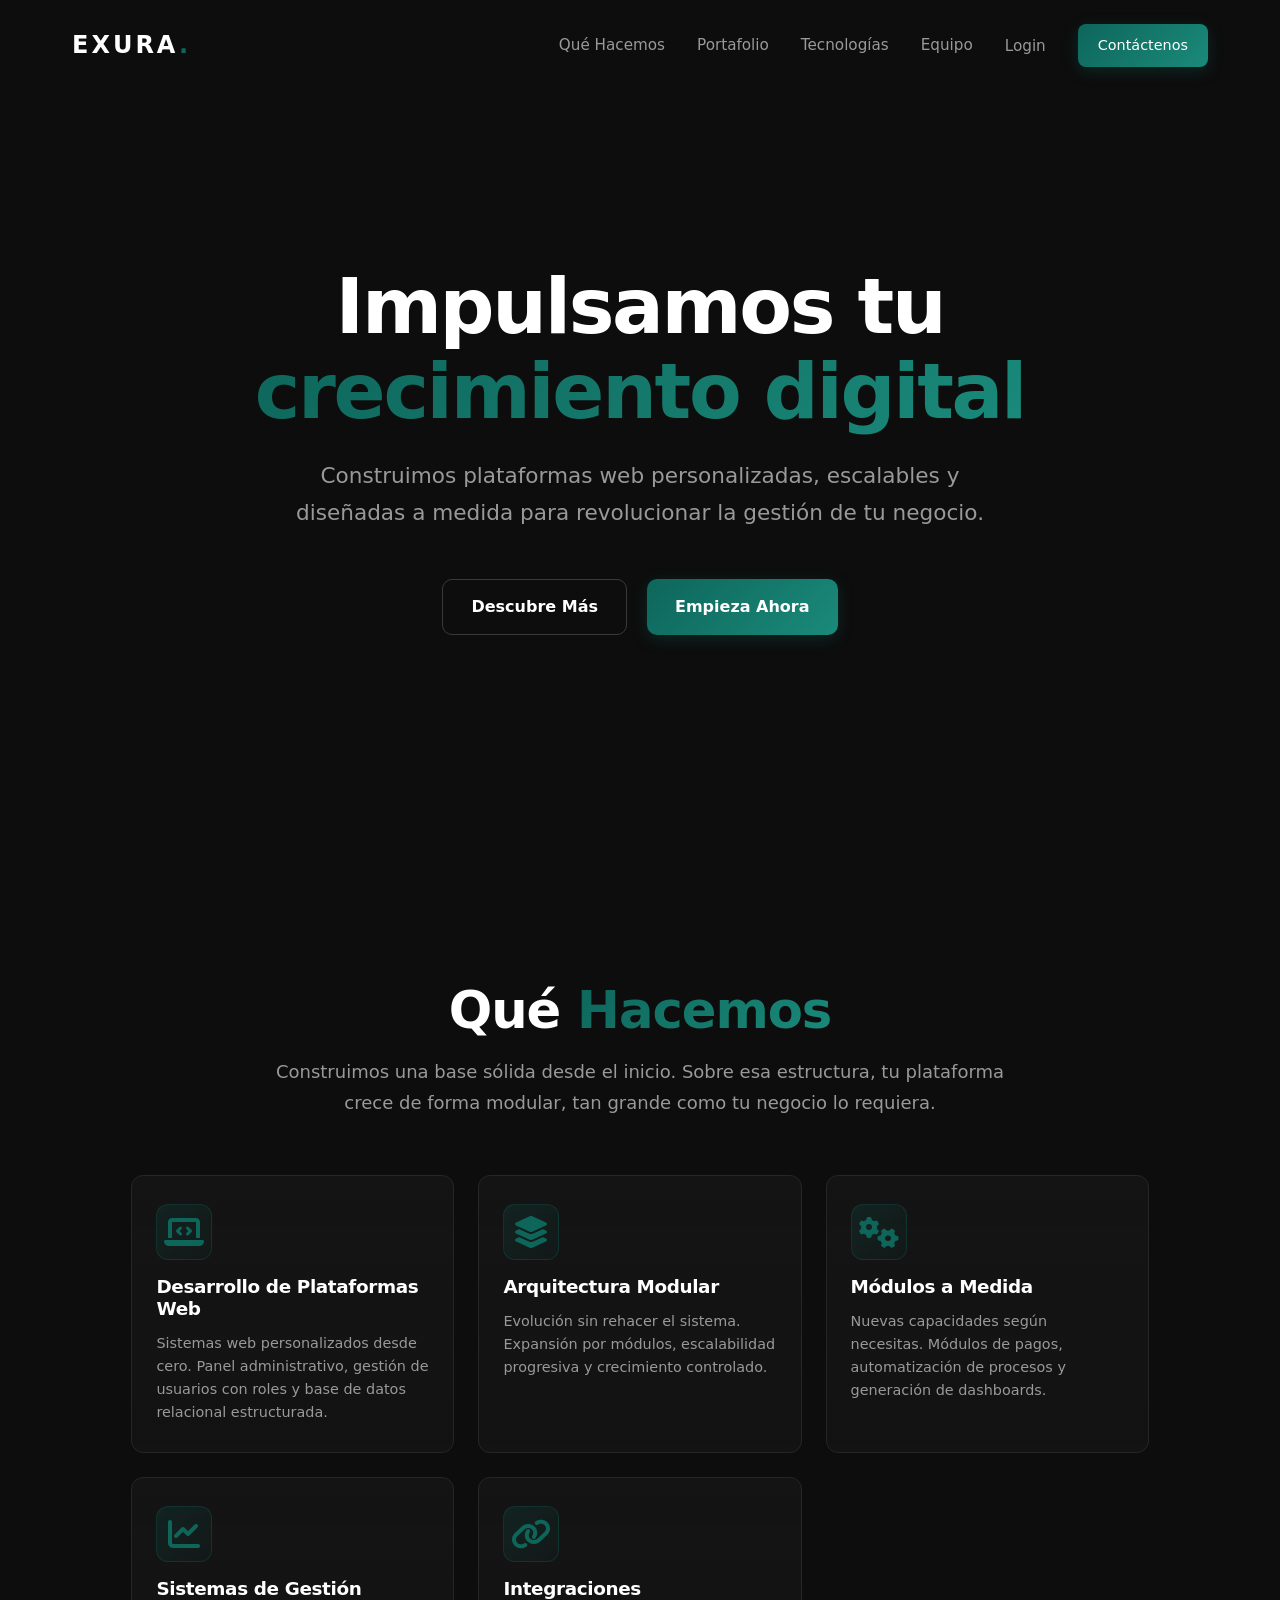
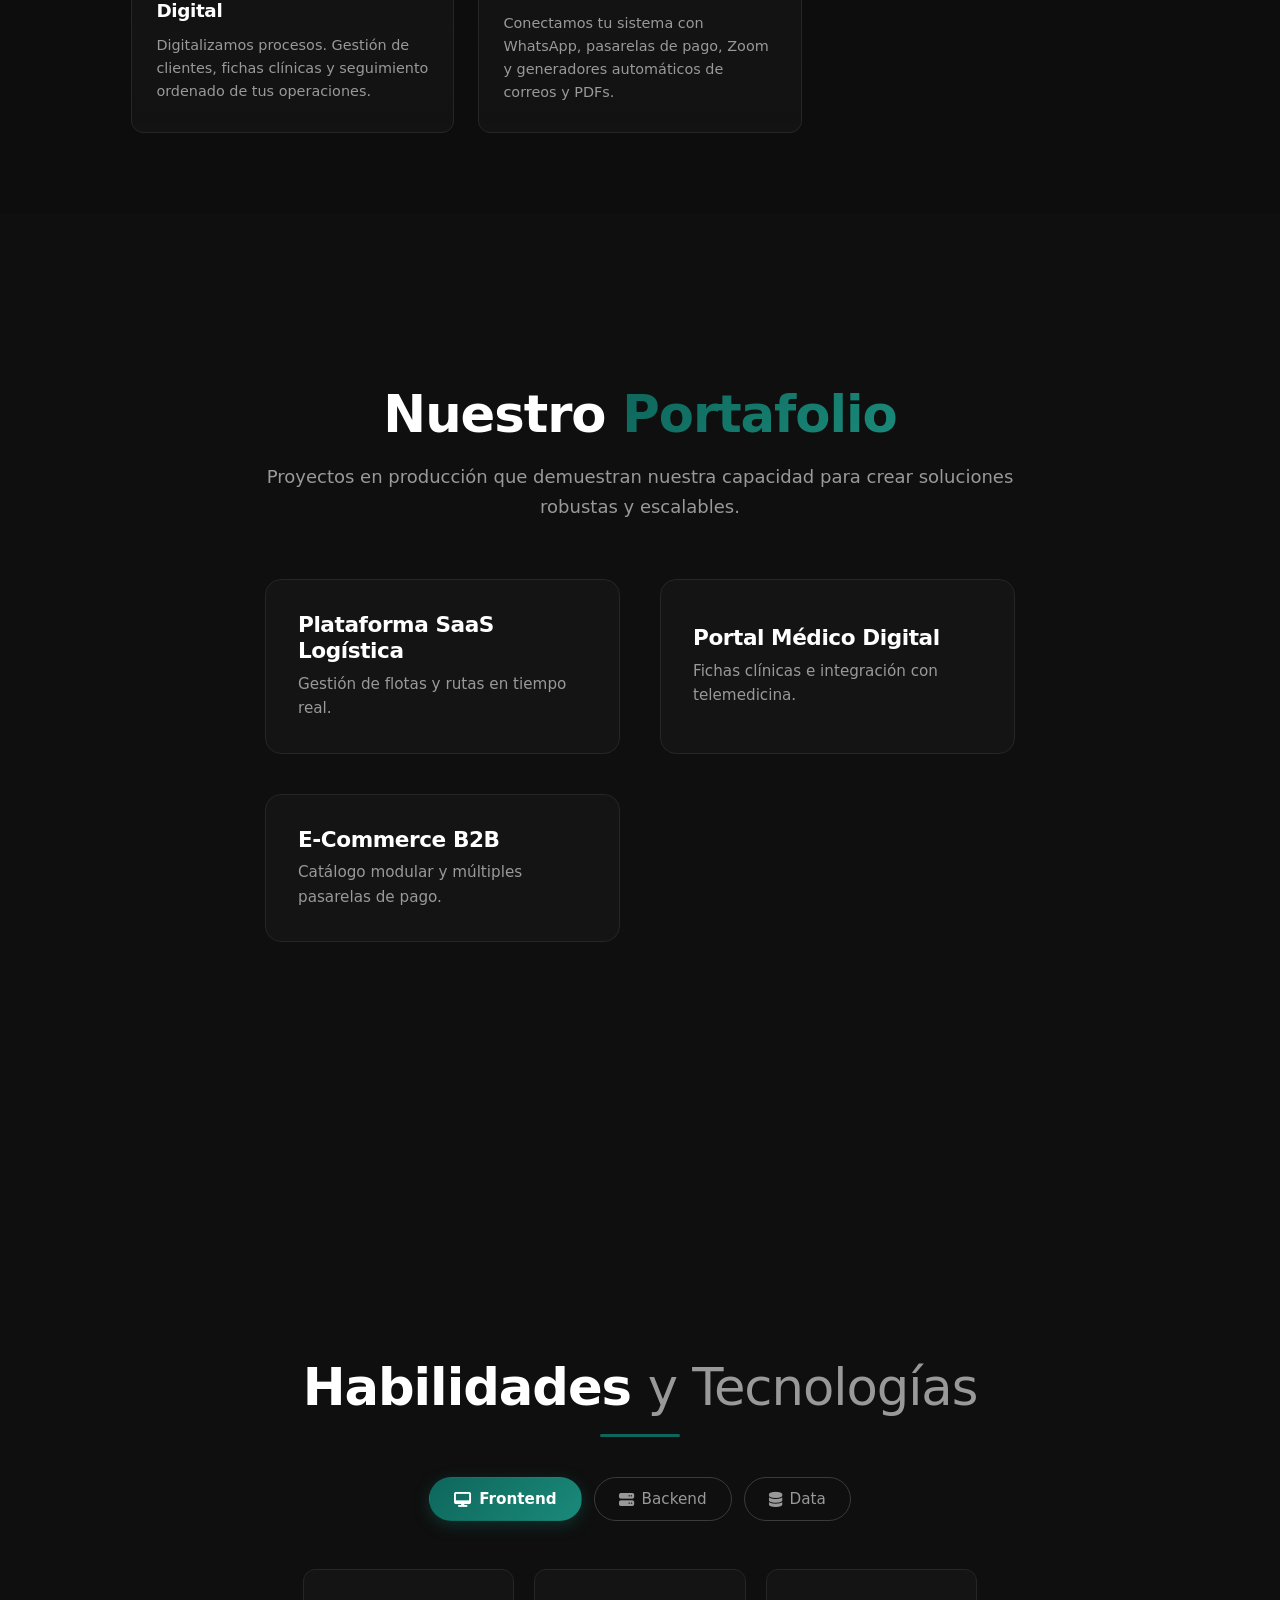
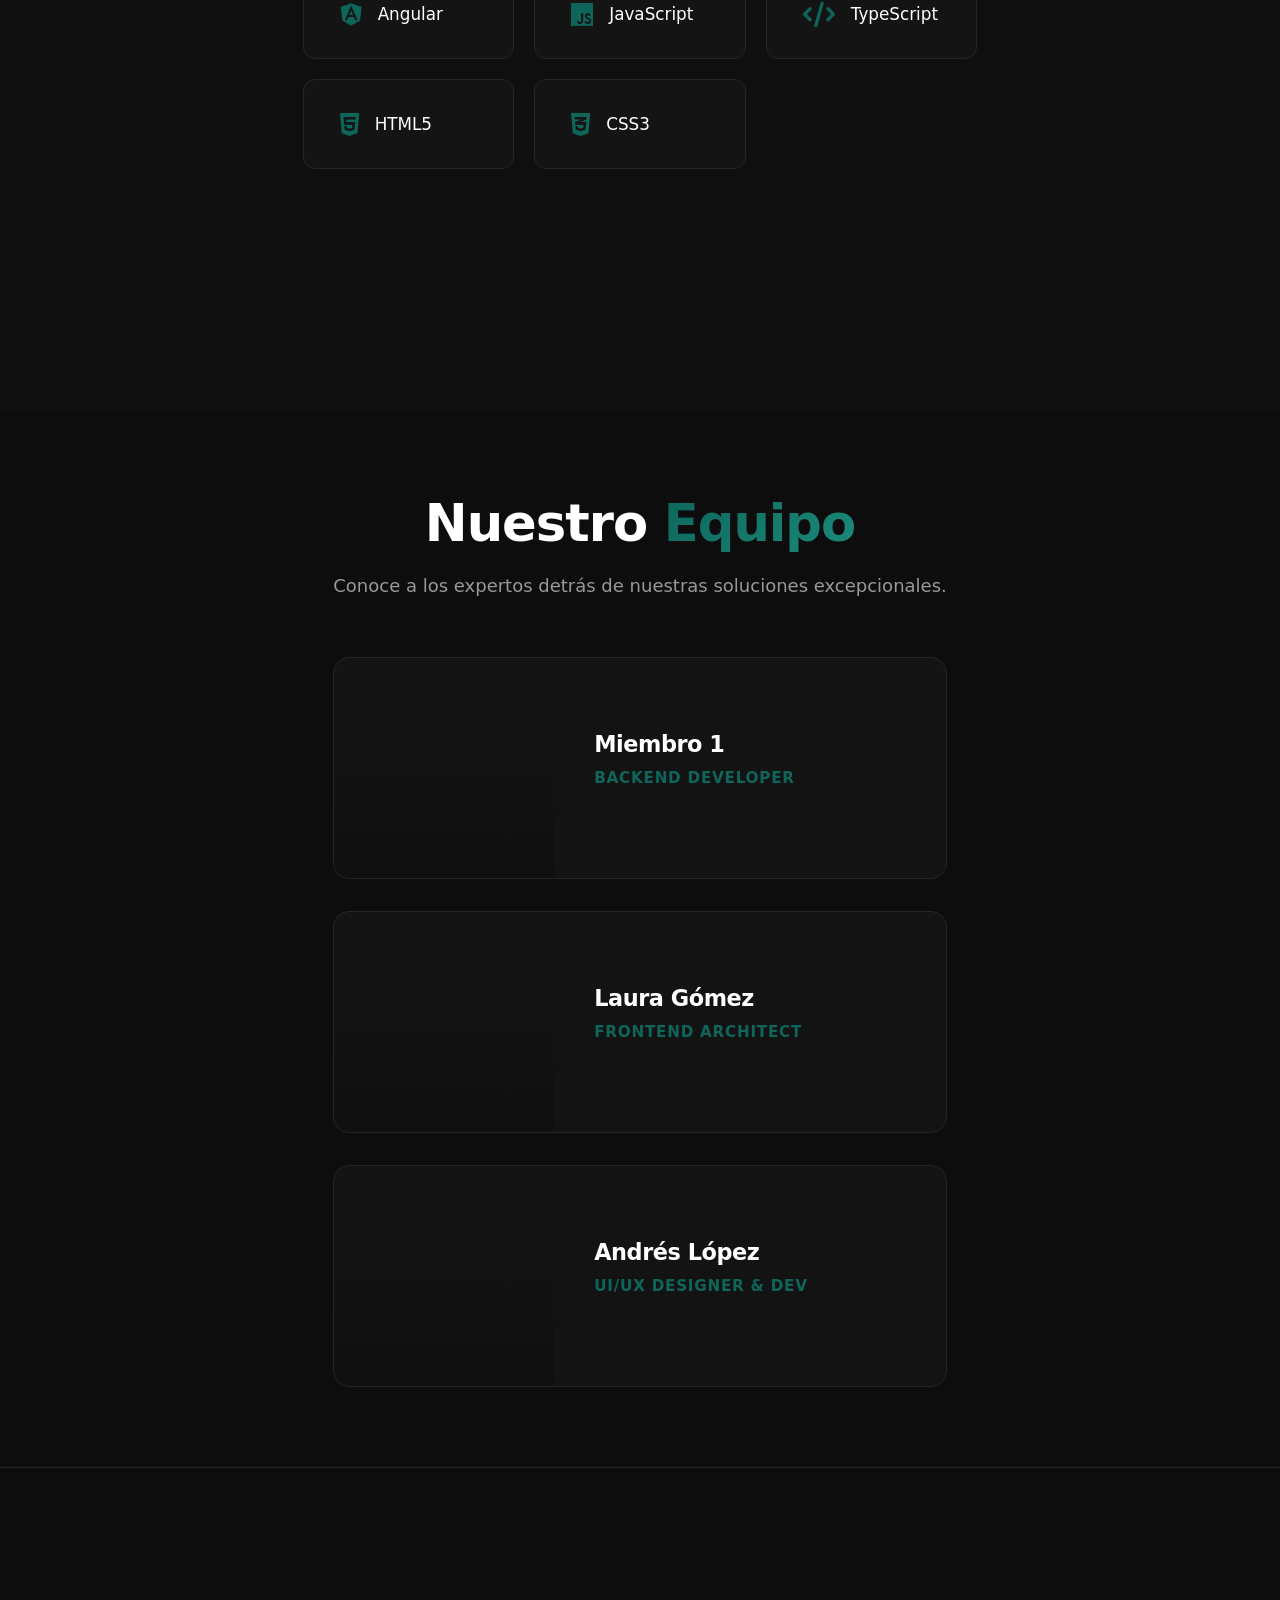
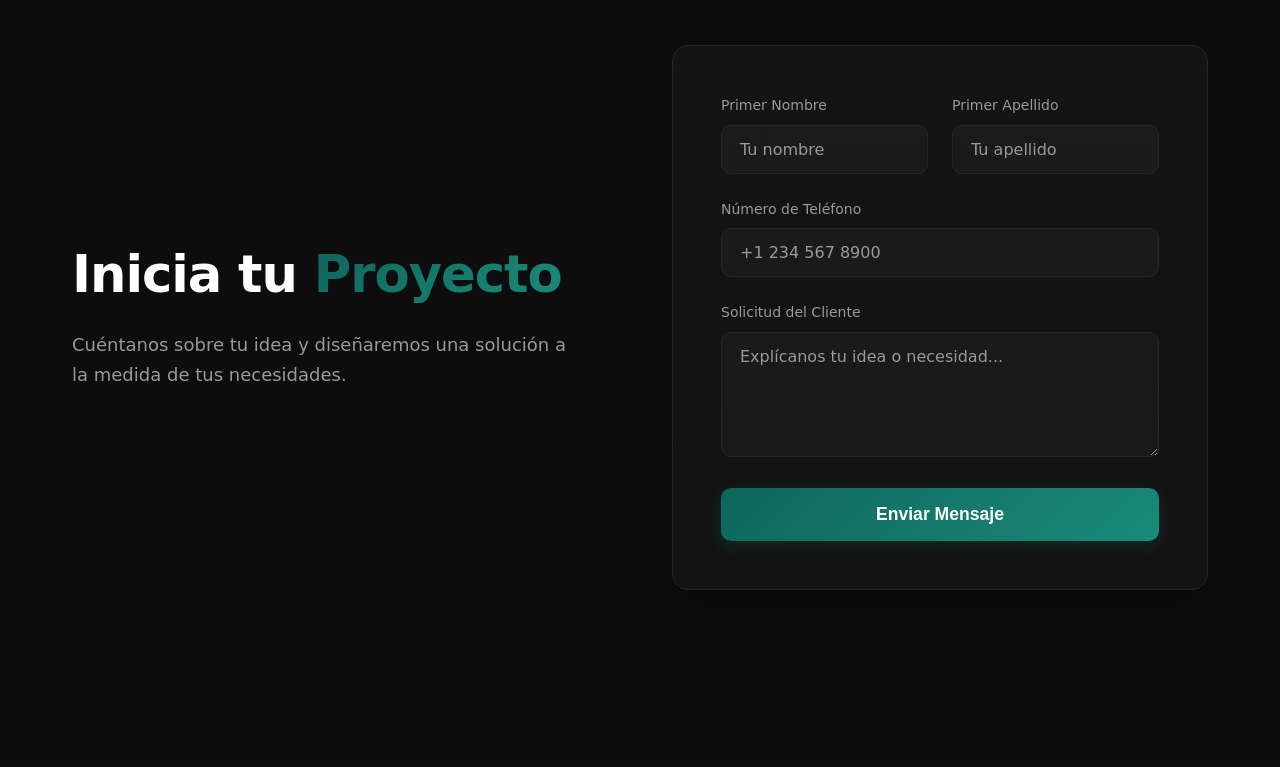
==== index.html @ cce2df5b "Feat: First commit, I create the index using the requeriments, trying to improve the desing on the n" ====
<!DOCTYPE html>
<html lang="es">
<head>
    <meta charset="UTF-8">
    <meta name="viewport" content="width=device-width, initial-scale=1.0">
    <title>Exura Studio | Desarrollo de Plataformas Web</title>
    <meta name="description" content="Exura Studio. Creamos sistemas web personalizados y modulares, desde landing pages hasta sistemas de gestión digital complejos.">
    <!-- FontAwesome -->
    <link rel="stylesheet" href="https://cdnjs.cloudflare.com/ajax/libs/font-awesome/6.4.0/css/all.min.css">
    <link rel="stylesheet" href="styles.css">
</head>
<body>
    <!-- Navbar -->
    <header class="navbar" id="navbar">
        <div class="nav-container">
            <a href="#" class="logo">
                <span class="logo-text">EXURA<span class="logo-accent">.</span></span>
            </a>
            <nav class="nav-links">
                <a href="#servicios" class="nav-item">Qué Hacemos</a>
                <a href="#portafolio" class="nav-item">Portafolio</a>
                <a href="#tecnologias" class="nav-item">Tecnologías</a>
                <a href="#equipo" class="nav-item">Equipo</a>
                <button class="nav-item btn-login" id="openLoginBtn">Login</button>
                <a href="#contacto" class="nav-item btn-primary">Contáctenos</a>
            </nav>
            <button class="mobile-menu-btn" id="mobileMenuBtn">☰</button>
        </div>
    </header>

    <!-- Mobile Menu -->
    <div class="mobile-menu" id="mobileMenu">
        <button class="mobile-close-btn" id="closeMobileBtn">✕</button>
        <a href="#servicios" class="mobile-nav-item">Qué Hacemos</a>
        <a href="#portafolio" class="mobile-nav-item">Portafolio</a>
        <a href="#tecnologias" class="mobile-nav-item">Tecnologías</a>
        <a href="#equipo" class="mobile-nav-item">Equipo</a>
        <button class="mobile-nav-item" id="mobileLoginBtn">Login</button>
        <a href="#contacto" class="mobile-nav-item mobile-btn-primary">Contáctenos</a>
    </div>

    <!-- Hero Section -->
    <section class="hero view-animate" id="inicio">
        <div class="hero-content">
            <h1 class="hero-title">Impulsamos tu <span class="text-gradient">crecimiento digital</span></h1>
            <p class="hero-subtitle">Construimos plataformas web personalizadas, escalables y diseñadas a medida para revolucionar la gestión de tu negocio.</p>
            <div class="hero-actions">
                <a href="#servicios" class="btn btn-outline">Descubre Más</a>
                <a href="#contacto" class="btn btn-primary">Empieza Ahora</a>
            </div>
        </div>
    </section>

    <!-- Servicios Section -->
    <section class="section section-full" id="servicios">
        <div class="container">
            <div class="section-header view-animate">
                <h2 class="section-title">Qué <span class="text-gradient">Hacemos</span></h2>
                <p class="section-subtitle">Construimos una base sólida desde el inicio. Sobre esa estructura, tu plataforma crece de forma modular, tan grande como tu negocio lo requiera.</p>
            </div>

            <div class="services-grid">
                <div class="service-card view-animate stagger-1">
                    <div class="service-icon"><i class="fa-solid fa-laptop-code"></i></div>
                    <h3>Desarrollo de Plataformas Web</h3>
                    <p>Sistemas web personalizados desde cero. Panel administrativo, gestión de usuarios con roles y base de datos relacional estructurada.</p>
                </div>

                <div class="service-card view-animate stagger-2">
                    <div class="service-icon"><i class="fa-solid fa-layer-group"></i></div>
                    <h3>Arquitectura Modular</h3>
                    <p>Evolución sin rehacer el sistema. Expansión por módulos, escalabilidad progresiva y crecimiento controlado.</p>
                </div>

                <div class="service-card view-animate stagger-3">
                    <div class="service-icon"><i class="fa-solid fa-cogs"></i></div>
                    <h3>Módulos a Medida</h3>
                    <p>Nuevas capacidades según necesitas. Módulos de pagos, automatización de procesos y generación de dashboards.</p>
                </div>

                <div class="service-card view-animate stagger-1">
                    <div class="service-icon"><i class="fa-solid fa-chart-line"></i></div>
                    <h3>Sistemas de Gestión Digital</h3>
                    <p>Digitalizamos procesos. Gestión de clientes, fichas clínicas y seguimiento ordenado de tus operaciones.</p>
                </div>

                <div class="service-card view-animate stagger-2">
                    <div class="service-icon"><i class="fa-solid fa-link"></i></div>
                    <h3>Integraciones</h3>
                    <p>Conectamos tu sistema con WhatsApp, pasarelas de pago, Zoom y generadores automáticos de correos y PDFs.</p>
                </div>
            </div>
        </div>
    </section>

    <!-- Portafolio Section -->
    <section class="section section-full bg-dark" id="portafolio">
        <div class="container">
            <div class="section-header view-animate">
                <h2 class="section-title">Nuestro <span class="text-gradient">Portafolio</span></h2>
                <p class="section-subtitle">Proyectos en producción que demuestran nuestra capacidad para crear soluciones robustas y escalables.</p>
            </div>

            <div class="portfolio-grid">
                <div class="portfolio-card view-animate stagger-1">
                    <div class="portfolio-info">
                        <h3>Plataforma SaaS Logística</h3>
                        <p>Gestión de flotas y rutas en tiempo real.</p>
                    </div>
                </div>

                <div class="portfolio-card view-animate stagger-2">
                    <div class="portfolio-info">
                        <h3>Portal Médico Digital</h3>
                        <p>Fichas clínicas e integración con telemedicina.</p>
                    </div>
                </div>

                <div class="portfolio-card view-animate stagger-3">
                    <div class="portfolio-info">
                        <h3>E-Commerce B2B</h3>
                        <p>Catálogo modular y múltiples pasarelas de pago.</p>
                    </div>
                </div>
            </div>
        </div>
    </section>

    <!-- Tecnologías Section -->
    <section class="section section-full bg-dark" id="tecnologias">
        <div class="container">
            <div class="tech-section-header view-animate">
                <h2 class="section-title"><span class="tech-title-main">Habilidades</span> <span class="tech-title-muted">y Tecnologías</span></h2>
                <div class="tech-underline"></div>
            </div>

            <div class="tech-tabs view-animate">
                <button class="tech-tab active" data-tab="frontend">
                    <i class="fa-solid fa-desktop"></i> Frontend
                </button>
                <button class="tech-tab" data-tab="backend">
                    <i class="fa-solid fa-server"></i> Backend
                </button>
                <button class="tech-tab" data-tab="data">
                    <i class="fa-solid fa-database"></i> Data
                </button>
            </div>

            <div class="tech-panel-wrapper view-animate">
                <!-- Frontend -->
                <div class="tech-panel active" data-panel="frontend">
                    <div class="tech-grid">
                        <div class="tech-card"><i class="fa-brands fa-angular"></i> Angular</div>
                        <div class="tech-card"><i class="fa-brands fa-js"></i> JavaScript</div>
                        <div class="tech-card"><i class="fa-solid fa-code"></i> TypeScript</div>
                        <div class="tech-card"><i class="fa-brands fa-html5"></i> HTML5</div>
                        <div class="tech-card"><i class="fa-brands fa-css3-alt"></i> CSS3</div>
                    </div>
                </div>
                <!-- Backend -->
                <div class="tech-panel" data-panel="backend">
                    <div class="tech-grid">
                        <div class="tech-card"><i class="fa-brands fa-python"></i> Python (Flask)</div>
                        <div class="tech-card"><i class="fa-brands fa-node-js"></i> TypeScript (NestJS)</div>
                        <div class="tech-card"><i class="fa-solid fa-network-wired"></i> Desarrollo de APIs REST</div>
                        <div class="tech-card"><i class="fa-solid fa-cubes"></i> Arquitectura modular</div>
                    </div>
                </div>
                <!-- Data -->
                <div class="tech-panel" data-panel="data">
                    <div class="tech-grid">
                        <div class="tech-card"><i class="fa-solid fa-database"></i> PostgreSQL</div>
                        <div class="tech-card"><i class="fa-solid fa-database"></i> MySQL</div>
                        <div class="tech-card"><i class="fa-solid fa-table"></i> Diseño relacional</div>
                        <div class="tech-card"><i class="fa-brands fa-python"></i> SQLAlchemy</div>
                        <div class="tech-card"><i class="fa-solid fa-code"></i> TypeORM / Prisma</div>
                    </div>
                </div>
            </div>
        </div>
    </section>

    <!-- Nuestro Equipo Section -->
    <section class="section section-full" id="equipo">
        <div class="container">
            <div class="section-header view-animate">
                <h2 class="section-title">Nuestro <span class="text-gradient">Equipo</span></h2>
                <p class="section-subtitle">Conoce a los expertos detrás de nuestras soluciones excepcionales.</p>
            </div>

            <div class="team-grid">
                <a href="team-member.html?id=1" class="team-card view-animate stagger-1">
                    <div class="team-img">
                        <img src="img/" alt="Miembro 1">
                    </div>
                    <div class="team-info">
                        <h3>Miembro 1</h3>
                        <p class="role">Backend Developer</p>
                    </div>
                </a>

                <a href="team-member.html?id=2" class="team-card view-animate stagger-2">
                    <div class="team-img">
                        <img src="img/team2.jpg" alt="Laura Gómez">
                    </div>
                    <div class="team-info">
                        <h3>Laura Gómez</h3>
                        <p class="role">Frontend Architect</p>
                    </div>
                </a>

                <a href="team-member.html?id=3" class="team-card view-animate stagger-3">
                    <div class="team-img">
                        <img src="img/team3.jpg" alt="Andrés López">
                    </div>
                    <div class="team-info">
                        <h3>Andrés López</h3>
                        <p class="role">UI/UX Designer & Dev</p>
                    </div>
                </a>
            </div>
        </div>
    </section>

    <!-- Contacto Section -->
    <section class="section section-full border-top" id="contacto">
        <div class="container">
            <div class="contact-wrapper view-animate">
                <div class="contact-header">
                    <h2 class="section-title">Inicia tu <span class="text-gradient">Proyecto</span></h2>
                    <p class="section-subtitle" style="margin-inline: 0; text-align: left;">Cuéntanos sobre tu idea y diseñaremos una solución a la medida de tus necesidades.</p>
                </div>
                
                <form class="contact-form" id="contactForm">
                    <div class="form-row">
                        <div class="form-group">
                            <label for="firstName">Primer Nombre</label>
                            <input type="text" id="firstName" required placeholder="Tu nombre">
                        </div>
                        <div class="form-group">
                            <label for="lastName">Primer Apellido</label>
                            <input type="text" id="lastName" required placeholder="Tu apellido">
                        </div>
                    </div>
                    
                    <div class="form-group">
                        <label for="phone">Número de Teléfono</label>
                        <input type="tel" id="phone" required placeholder="+1 234 567 8900">
                    </div>
                    
                    <div class="form-group">
                        <label for="request">Solicitud del Cliente</label>
                        <textarea id="request" rows="5" required placeholder="Explícanos tu idea o necesidad..."></textarea>
                    </div>
                    
                    <button type="submit" class="btn btn-primary w-full" style="padding: 1rem; font-size: 1.1rem;">Enviar Mensaje</button>
                </form>
            </div>
        </div>
    </section>

    <!-- Login Modal -->
    <div class="modal-overlay" id="loginModal">
        <div class="modal-content view-animate-modal">
            <button class="close-modal-btn" id="closeLoginModal">✕</button>
            <h2 class="modal-title">Iniciar Sesión</h2>
            <form class="login-form">
                <div class="form-group">
                    <label for="loginEmail">Correo Electrónico</label>
                    <input type="email" id="loginEmail" placeholder="tu@correo.com" required>
                </div>
                <div class="form-group">
                    <label for="loginPassword">Contraseña</label>
                    <input type="password" id="loginPassword" placeholder="••••••••" required>
                </div>
                <button type="submit" class="btn btn-glow w-full">Entrar</button>
                <div class="modal-footer">
                    <a href="#" class="forgot-password">¿Olvidaste tu contraseña?</a>
                </div>
            </form>
        </div>
    </div>

    <!-- Script included -->
    <script src="script.js"></script>
</body>
</html>
---- styles.css ----
/* Variables & Theme */
:root {
    --color-bg: #0d0d0d;
    --color-surface: #141414;
    --color-surface-hover: #1e1e1e;
    --color-primary: #0E665B;
    --color-primary-glow: rgba(14, 102, 91, 0.4);
    --color-primary-light: #1a8a7a;
    --color-text: #ffffff;
    --color-text-muted: #999999;
    --color-border: #262626;
    --color-border-light: #3a3a3a;

    --font-main: 'Inter', system-ui, -apple-system, sans-serif;

    --transition-fast: 0.2s cubic-bezier(0.4, 0, 0.2, 1);
    --transition-normal: 0.4s cubic-bezier(0.4, 0, 0.2, 1);
    --transition-slow: 0.6s cubic-bezier(0.4, 0, 0.2, 1);
    --transition-bounce: 0.5s cubic-bezier(0.34, 1.56, 0.64, 1);

    --section-padding: 5rem 2rem;
    --container-max: 1200px;
    --card-radius: 16px;
    --card-radius-sm: 12px;
}

/* Reset */
* {
    margin: 0;
    padding: 0;
    box-sizing: border-box;
}

html {
    scroll-behavior: smooth;
}

body {
    font-family: var(--font-main);
    background-color: var(--color-bg);
    color: var(--color-text);
    line-height: 1.6;
    overflow-x: hidden;
}

/* Typography */
h1, h2, h3, h4 {
    font-weight: 700;
    line-height: 1.2;
    letter-spacing: -0.02em;
}

a {
    text-decoration: none;
    color: inherit;
    transition: color var(--transition-fast);
}

ul {
    list-style: none;
}

img {
    max-width: 100%;
    display: block;
}

/* Utility Classes */
.text-gradient {
    background: linear-gradient(135deg, var(--color-primary) 0%, var(--color-primary-light) 100%);
    -webkit-background-clip: text;
    -webkit-text-fill-color: transparent;
    background-clip: text;
}

.w-full {
    width: 100%;
}

/* Buttons */
.btn {
    display: inline-flex;
    align-items: center;
    justify-content: center;
    padding: 0.875rem 1.75rem;
    border-radius: 10px;
    font-weight: 600;
    font-size: 1rem;
    cursor: pointer;
    transition: all var(--transition-normal);
    border: none;
    outline: none;
    position: relative;
    overflow: hidden;
}

.btn::before {
    content: '';
    position: absolute;
    top: 0;
    left: -100%;
    width: 100%;
    height: 100%;
    background: linear-gradient(90deg, transparent, rgba(255,255,255,0.1), transparent);
    transition: left var(--transition-slow);
}

.btn:hover::before {
    left: 100%;
}

.btn-primary {
    background: linear-gradient(135deg, var(--color-primary) 0%, var(--color-primary-light) 100%);
    color: #ffffff;
    box-shadow: 0 4px 15px rgba(14, 102, 91, 0.3);
}

.btn-primary:hover {
    transform: translateY(-3px);
    box-shadow: 0 8px 25px rgba(14, 102, 91, 0.4);
}

.btn-primary:active {
    transform: translateY(-1px);
}

.btn-outline {
    background-color: transparent;
    color: var(--color-text);
    border: 1px solid var(--color-border-light);
}

.btn-outline:hover {
    border-color: var(--color-primary);
    background-color: rgba(14, 102, 91, 0.1);
    transform: translateY(-3px);
}

.btn-glow {
    background: linear-gradient(135deg, var(--color-primary) 0%, var(--color-primary-light) 100%);
    color: #ffffff;
    box-shadow: 0 0 20px rgba(14, 102, 91, 0.5);
}

.btn-glow:hover {
    box-shadow: 0 0 30px rgba(14, 102, 91, 0.7);
    transform: translateY(-2px);
}

/* Navbar */
.navbar {
    position: fixed;
    top: 0;
    left: 0;
    width: 100%;
    padding: 1.5rem 0;
    z-index: 100;
    transition: all var(--transition-normal);
    background: transparent;
}

.navbar.scrolled {
    background: rgba(13, 13, 13, 0.95);
    backdrop-filter: blur(20px);
    -webkit-backdrop-filter: blur(20px);
    box-shadow: 0 4px 30px rgba(0, 0, 0, 0.5);
    border-bottom: 1px solid rgba(255, 255, 255, 0.05);
    padding: 1rem 0;
}

.nav-container {
    max-width: var(--container-max);
    margin: 0 auto;
    padding: 0 2rem;
    display: flex;
    justify-content: space-between;
    align-items: center;
}

.logo-text {
    font-size: 1.5rem;
    font-weight: 800;
    letter-spacing: 3px;
    transition: transform var(--transition-fast);
}

.logo-text:hover {
    transform: scale(1.05);
}

.logo-accent {
    color: var(--color-primary);
}

.nav-links {
    display: flex;
    align-items: center;
    gap: 2rem;
}

.nav-item {
    font-size: 0.95rem;
    font-weight: 500;
    color: var(--color-text-muted);
    transition: all var(--transition-fast);
    position: relative;
}

.nav-item::after {
    content: '';
    position: absolute;
    bottom: -5px;
    left: 0;
    width: 0;
    height: 2px;
    background: var(--color-primary);
    transition: width var(--transition-normal);
}

.nav-item:hover {
    color: var(--color-text);
}

.nav-item:hover::after {
    width: 100%;
}

.btn-login {
    background: none;
    border: none;
    cursor: pointer;
    font-family: inherit;
    font-size: 0.95rem;
}

.nav-item.btn-primary {
    color: #ffffff;
    padding: 0.625rem 1.25rem;
    border-radius: 8px;
    font-size: 0.9rem;
}

.nav-item.btn-primary:hover {
    color: #ffffff;
}

.mobile-menu-btn {
    display: none;
    background: none;
    border: none;
    color: var(--color-text);
    font-size: 1.5rem;
    cursor: pointer;
    transition: transform var(--transition-fast);
}

.mobile-menu-btn:hover {
    transform: scale(1.1);
}

/* Mobile Menu */
.mobile-menu {
    position: fixed;
    top: 0;
    right: -100%;
    width: 320px;
    height: 100vh;
    background: linear-gradient(180deg, var(--color-surface) 0%, var(--color-bg) 100%);
    z-index: 200;
    display: flex;
    flex-direction: column;
    padding: 5rem 2rem 2rem;
    box-shadow: -10px 0 40px rgba(0, 0, 0, 0.7);
    transition: right var(--transition-slow);
}

.mobile-menu.active {
    right: 0;
}

.mobile-close-btn {
    position: absolute;
    top: 1.5rem;
    right: 2rem;
    background: none;
    border: none;
    color: var(--color-text);
    font-size: 1.5rem;
    cursor: pointer;
    transition: all var(--transition-fast);
}

.mobile-close-btn:hover {
    color: var(--color-primary);
    transform: rotate(90deg);
}

.mobile-nav-item {
    font-size: 1.25rem;
    font-weight: 600;
    color: var(--color-text);
    margin-bottom: 1.5rem;
    background: none;
    border: none;
    text-align: left;
    cursor: pointer;
    padding: 0.75rem 0;
    border-bottom: 1px solid transparent;
    transition: all var(--transition-fast);
}

.mobile-nav-item:hover {
    color: var(--color-primary);
    border-bottom-color: rgba(14, 102, 91, 0.3);
    padding-left: 10px;
}

.mobile-btn-primary {
    display: inline-block;
    background: linear-gradient(135deg, var(--color-primary) 0%, var(--color-primary-light) 100%);
    color: var(--color-bg);
    padding: 1rem 1.5rem;
    border-radius: 10px;
    text-align: center;
    margin-top: 1rem;
    font-weight: 600;
}

/* Hero Section */
.hero {
    position: relative;
    min-height: 100vh;
    display: flex;
    align-items: center;
    justify-content: center;
    padding: 0 2rem;
    overflow: hidden;
}

.hero-bg {
    display: none;
}

.hero-content {
    max-width: 900px;
    text-align: center;
    position: relative;
    z-index: 2;
}

.hero-title {
    font-size: clamp(2.5rem, 6vw, 5rem);
    margin-bottom: 1.5rem;
    letter-spacing: -0.03em;
    line-height: 1.1;
}

.hero-subtitle {
    font-size: clamp(1.1rem, 2vw, 1.35rem);
    color: var(--color-text-muted);
    margin-bottom: 3rem;
    max-width: 700px;
    margin-inline: auto;
    line-height: 1.7;
}

.hero-actions {
    display: flex;
    gap: 1.25rem;
    justify-content: center;
    flex-wrap: wrap;
}

/* Glow Orbs */
.glow-orb {
    position: absolute;
    border-radius: 50%;
    filter: blur(120px);
    z-index: 1;
    opacity: 0.12;
    animation: float 15s infinite ease-in-out;
}

.orb-1 {
    width: 500px;
    height: 500px;
    background: radial-gradient(circle, var(--color-primary) 0%, transparent 70%);
    top: 5%;
    left: 10%;
    animation-delay: 0s;
}

.orb-2 {
    width: 400px;
    height: 400px;
    background: radial-gradient(circle, #4a00ff 0%, transparent 70%);
    bottom: 10%;
    right: 10%;
    animation-delay: -7s;
}

.orb-3 {
    width: 300px;
    height: 300px;
    background: radial-gradient(circle, #00a8ff 0%, transparent 70%);
    top: 50%;
    right: 30%;
    animation-delay: -14s;
    opacity: 0.08;
}

@keyframes float {
    0%, 100% { 
        transform: translate(0, 0) scale(1); 
    }
    25% { 
        transform: translate(40px, -30px) scale(1.05); 
    }
    50% { 
        transform: translate(-20px, 40px) scale(0.95); 
    }
    75% { 
        transform: translate(30px, 20px) scale(1.02); 
    }
}

/* Login Modal */
.modal-overlay {
    position: fixed;
    top: 0;
    left: 0;
    width: 100%;
    height: 100%;
    background: rgba(0, 0, 0, 0.8);
    backdrop-filter: blur(10px);
    -webkit-backdrop-filter: blur(10px);
    z-index: 500;
    display: flex;
    align-items: center;
    justify-content: center;
    opacity: 0;
    pointer-events: none;
    transition: all var(--transition-normal);
}

.modal-overlay.active {
    opacity: 1;
    pointer-events: all;
}

.modal-content {
    background: linear-gradient(180deg, var(--color-surface) 0%, var(--color-bg) 100%);
    border: 1px solid var(--color-border);
    border-radius: 20px;
    padding: 3rem 2.5rem;
    width: 100%;
    max-width: 420px;
    position: relative;
    transform: translateY(30px) scale(0.95);
    opacity: 0;
    transition: all var(--transition-bounce);
    box-shadow: 0 25px 50px rgba(0, 0, 0, 0.6);
}

.modal-overlay.active .modal-content {
    transform: translateY(0) scale(1);
    opacity: 1;
}

.close-modal-btn {
    position: absolute;
    top: 1.25rem;
    right: 1.25rem;
    background: none;
    border: none;
    color: var(--color-text-muted);
    font-size: 1.25rem;
    cursor: pointer;
    transition: all var(--transition-fast);
    width: 32px;
    height: 32px;
    border-radius: 50%;
    display: flex;
    align-items: center;
    justify-content: center;
}

.close-modal-btn:hover {
    color: var(--color-text);
    background: rgba(255, 255, 255, 0.1);
    transform: rotate(90deg);
}

.modal-title {
    font-size: 1.75rem;
    margin-bottom: 2rem;
    text-align: center;
}

.form-group {
    margin-bottom: 1.5rem;
}

.form-group label {
    display: block;
    font-size: 0.875rem;
    font-weight: 500;
    margin-bottom: 0.5rem;
    color: var(--color-text-muted);
}

.form-group input, .form-group textarea {
    width: 100%;
    padding: 0.875rem 1.125rem;
    background: rgba(255, 255, 255, 0.03);
    border: 1px solid var(--color-border);
    border-radius: 10px;
    color: var(--color-text);
    font-family: inherit;
    font-size: 1rem;
    transition: all var(--transition-fast);
    outline: none;
}

.form-group input::placeholder, .form-group textarea::placeholder {
    color: var(--color-text-muted);
}

.form-group input:focus, .form-group textarea:focus {
    border-color: var(--color-primary);
    box-shadow: 0 0 0 3px rgba(14, 102, 91, 0.2);
    background: rgba(255, 255, 255, 0.05);
}

.form-group textarea {
    resize: vertical;
    min-height: 120px;
}

.modal-footer {
    margin-top: 1.5rem;
    text-align: center;
    font-size: 0.875rem;
}

.forgot-password {
    color: var(--color-text-muted);
    transition: color var(--transition-fast);
}

.forgot-password:hover {
    color: var(--color-primary);
}

/* Scroll Animations */
.view-animate {
    opacity: 0;
    transform: translateY(40px);
    transition: opacity var(--transition-slow), transform var(--transition-slow);
}

.view-animate.in-view {
    opacity: 1;
    transform: translateY(0);
}

.stagger-1 { transition-delay: 0.1s; }
.stagger-2 { transition-delay: 0.2s; }
.stagger-3 { transition-delay: 0.3s; }
.stagger-4 { transition-delay: 0.4s; }

/* General Sections - FULL SCREEN */
.section {
    padding: var(--section-padding);
    position: relative;
    min-height: 100vh;
    display: flex;
    flex-direction: column;
    justify-content: center;
}

.bg-dark {
    background-color: #0f0f0f;
}

.bg-darker {
    background-color: #0a0a0a;
}

.container {
    max-width: var(--container-max);
    margin: 0 auto;
    padding: 0 2rem;
}

.section-header {
    text-align: center;
    margin-bottom: 3.5rem;
    max-width: 750px;
    margin-inline: auto;
}

.section-title {
    font-size: clamp(2rem, 4vw, 3.25rem);
    margin-bottom: 1rem;
    letter-spacing: -0.02em;
}

.section-subtitle {
    color: var(--color-text-muted);
    font-size: 1.125rem;
    line-height: 1.7;
}

/* Services Grid - IMPROVED CARDS */
.services-grid {
    display: grid;
    grid-template-columns: repeat(auto-fit, minmax(280px, 1fr));
    gap: 1.5rem;
    align-items: stretch;
}

.service-card {
    background: linear-gradient(180deg, var(--color-surface) 0%, rgba(20, 20, 20, 0.8) 100%);
    border: 1px solid var(--color-border);
    border-radius: var(--card-radius-sm);
    padding: 1.75rem 1.5rem;
    transition: all var(--transition-normal);
    position: relative;
    overflow: hidden;
    display: flex;
    flex-direction: column;
    min-height: 220px;
}

.service-card::before {
    content: '';
    position: absolute;
    top: 0;
    left: 0;
    width: 100%;
    height: 100%;
    background: radial-gradient(circle at 50% 0%, rgba(14, 102, 91, 0.15), transparent 60%);
    opacity: 0;
    transition: opacity var(--transition-normal);
    pointer-events: none;
}

.service-card::after {
    content: '';
    position: absolute;
    bottom: 0;
    left: 50%;
    transform: translateX(-50%);
    width: 60%;
    height: 3px;
    background: linear-gradient(90deg, transparent, var(--color-primary), transparent);
    border-radius: 3px 3px 0 0;
    opacity: 0;
    transition: all var(--transition-normal);
}

.service-card:hover {
    transform: translateY(-10px);
    border-color: var(--color-border-light);
    box-shadow: 0 20px 40px rgba(0, 0, 0, 0.4), 0 0 30px rgba(14, 102, 91, 0.1);
}

.service-card:hover::before {
    opacity: 1;
}

.service-card:hover::after {
    opacity: 1;
    bottom: -3px;
}

.service-icon {
    font-size: 2rem;
    margin-bottom: 1rem;
    display: inline-flex;
    align-items: center;
    justify-content: center;
    width: 56px;
    height: 56px;
    background: linear-gradient(135deg, rgba(14, 102, 91, 0.2) 0%, rgba(14, 102, 91, 0.05) 100%);
    border-radius: 12px;
    border: 1px solid rgba(14, 102, 91, 0.3);
    color: var(--color-primary);
    transition: all var(--transition-bounce);
}

.service-card:hover .service-icon {
    transform: scale(1.1) rotate(-5deg);
    background: linear-gradient(135deg, var(--color-primary) 0%, var(--color-primary-light) 100%);
    color: #ffffff;
    box-shadow: 0 8px 24px rgba(14, 102, 91, 0.4);
}

.service-card h3 {
    font-size: 1.15rem;
    margin-bottom: 0.75rem;
    color: var(--color-text);
    font-weight: 600;
}

.service-card p {
    color: var(--color-text-muted);
    font-size: 0.9rem;
    line-height: 1.6;
    flex-grow: 1;
}

/* Portfolio Grid - IMPROVED CARDS */
.portfolio-grid {
    display: grid;
    grid-template-columns: repeat(auto-fit, minmax(340px, 1fr));
    gap: 2.5rem;
    align-items: stretch;
}

.portfolio-card {
    background: var(--color-surface);
    border: 1px solid var(--color-border);
    border-radius: var(--card-radius);
    overflow: hidden;
    transition: all var(--transition-normal);
    cursor: pointer;
    display: flex;
    flex-direction: column;
}

.portfolio-card:hover {
    transform: translateY(-10px);
    box-shadow: 0 25px 50px rgba(0, 0, 0, 0.5), 0 0 40px rgba(14, 102, 91, 0.15);
    border-color: var(--color-border-light);
}

.portfolio-img {
    width: 100%;
    height: 240px;
    overflow: hidden;
    position: relative;
}

.portfolio-img img {
    width: 100%;
    height: 100%;
    object-fit: cover;
    transition: transform var(--transition-slow);
}

.portfolio-card:hover .portfolio-img img {
    transform: scale(1.1);
}

.portfolio-img::after {
    content: '';
    position: absolute;
    top: 0;
    left: 0;
    width: 100%;
    height: 100%;
    background: linear-gradient(180deg, transparent 0%, rgba(13, 13, 13, 0.8) 100%);
}

.portfolio-info {
    padding: 2rem;
    position: relative;
    z-index: 2;
    flex-grow: 1;
    display: flex;
    flex-direction: column;
    justify-content: center;
}

.portfolio-info h3 {
    font-size: 1.35rem;
    margin-bottom: 0.5rem;
    font-weight: 600;
}

.portfolio-info p {
    color: var(--color-text-muted);
    font-size: 0.95rem;
    line-height: 1.6;
}

/* Technologies Section */
#tecnologias {
    padding: 6rem 2rem;
    min-height: 100vh;
}

.tech-section-header {
    text-align: center;
    margin-bottom: 2.5rem;
}

.tech-title-main {
    font-weight: 700;
    color: var(--color-text);
}

.tech-title-muted {
    font-weight: 400;
    color: var(--color-text-muted);
}

.tech-underline {
    width: 80px;
    height: 3px;
    background: var(--color-primary);
    margin: 0.75rem auto 0;
    border-radius: 2px;
}

.tech-tabs {
    display: flex;
    gap: 0.75rem;
    justify-content: center;
    flex-wrap: wrap;
    margin-bottom: 3rem;
}

.tech-tab {
    display: inline-flex;
    align-items: center;
    gap: 0.5rem;
    padding: 0.75rem 1.5rem;
    border-radius: 50px;
    font-size: 0.95rem;
    font-weight: 500;
    cursor: pointer;
    border: 1px solid var(--color-border-light);
    background: transparent;
    color: var(--color-text-muted);
    font-family: inherit;
    transition: all var(--transition-fast);
}

.tech-tab:hover {
    color: var(--color-text);
    border-color: var(--color-primary);
    color: var(--color-primary);
}

.tech-tab.active {
    background: linear-gradient(135deg, var(--color-primary) 0%, var(--color-primary-light) 100%);
    color: #ffffff;
    border-color: transparent;
    font-weight: 600;
    box-shadow: 0 4px 15px var(--color-primary-glow);
}

@keyframes techPanelIn {
    from {
        opacity: 0;
        transform: translateY(16px);
    }
    to {
        opacity: 1;
        transform: translateY(0);
    }
}

.tech-panel {
    display: none;
}

.tech-panel.active {
    display: block;
    animation: techPanelIn 0.35s cubic-bezier(0.4, 0, 0.2, 1) both;
}

.tech-grid {
    display: grid;
    grid-template-columns: repeat(3, 1fr);
    gap: 1.25rem;
}

.tech-card {
    background: var(--color-surface);
    border: 1px solid var(--color-border);
    border-radius: var(--card-radius-sm);
    padding: 1.75rem 2.25rem;
    font-size: 1.05rem;
    font-weight: 500;
    color: var(--color-text);
    display: flex;
    align-items: center;
    gap: 1rem;
    transition: all var(--transition-fast);
    cursor: default;
    min-height: 90px;
}

.tech-card i {
    font-size: 1.6rem;
    color: var(--color-primary);
    flex-shrink: 0;
}

.tech-card:hover {
    background: var(--color-surface-hover);
    border-color: rgba(14, 102, 91, 0.4);
    transform: translateY(-2px);
    box-shadow: 0 8px 20px rgba(14, 102, 91, 0.15);
}

/* Team Section - HORIZONTAL CARDS */
.team-grid {
    display: grid;
    grid-template-columns: repeat(auto-fit, minmax(320px, 1fr));
    gap: 2rem;
}

.team-card {
    background: linear-gradient(180deg, var(--color-surface) 0%, rgba(20, 20, 20, 0.9) 100%);
    border: 1px solid var(--color-border);
    border-radius: var(--card-radius);
    overflow: hidden;
    text-align: left;
    transition: all var(--transition-normal);
    display: flex;
    flex-direction: row;
    align-items: center;
    position: relative;
}

/* Radial glow overlay */
.team-card::before {
    content: '';
    position: absolute;
    top: 0;
    left: 0;
    width: 100%;
    height: 100%;
    background: radial-gradient(circle at 50% 40%, rgba(14, 102, 91, 0.25), transparent 65%);
    opacity: 0;
    transition: opacity var(--transition-normal);
    pointer-events: none;
    z-index: 1;
}

/* Animated bottom accent line */
.team-card::after {
    content: '';
    position: absolute;
    bottom: 0;
    left: 50%;
    transform: translateX(-50%);
    width: 0;
    height: 3px;
    background: linear-gradient(90deg, transparent, var(--color-primary), var(--color-primary-light), transparent);
    border-radius: 3px 3px 0 0;
    transition: width 0.45s cubic-bezier(0.4, 0, 0.2, 1);
    z-index: 3;
}

.team-card:hover {
    transform: translateY(-10px);
    box-shadow:
        0 20px 40px rgba(0, 0, 0, 0.5),
        0 0 0 1px rgba(14, 102, 91, 0.35),
        0 0 50px rgba(14, 102, 91, 0.12);
    border-color: rgba(14, 102, 91, 0.5);
}

.team-card:hover::before {
    opacity: 1;
}

.team-card:hover::after {
    width: 70%;
}

.team-img {
    width: 220px;
    min-width: 220px;
    height: 220px;
    overflow: hidden;
    position: relative;
    z-index: 2;
}

.team-img::after {
    content: '';
    position: absolute;
    top: 0;
    left: 0;
    width: 100%;
    height: 100%;
    background: linear-gradient(180deg, transparent 40%, rgba(13, 13, 13, 0.5) 100%);
    transition: background var(--transition-normal);
}

.team-card:hover .team-img::after {
    background: linear-gradient(180deg, rgba(14, 102, 91, 0.08) 0%, rgba(13, 13, 13, 0.65) 100%);
}

.team-img img {
    width: 100%;
    height: 100%;
    object-fit: cover;
}

.team-info {
    padding: 2rem 2.5rem;
    position: relative;
    z-index: 2;
    flex-grow: 1;
    display: flex;
    flex-direction: column;
    justify-content: center;
    align-items: flex-start;
    transition: transform var(--transition-normal);
}

.team-card:hover .team-info {
    transform: translateY(-3px);
}

.team-info h3 {
    font-size: 1.4rem;
    margin-bottom: 0.5rem;
    color: var(--color-text);
    font-weight: 600;
    transition: color var(--transition-fast);
}

.team-card:hover .team-info h3 {
    color: var(--color-primary-light);
}

.team-info .role {
    color: var(--color-primary);
    font-size: 0.95rem;
    font-weight: 600;
    text-transform: uppercase;
    letter-spacing: 0.05em;
    margin-bottom: 1rem;
    transition: letter-spacing var(--transition-normal);
}

.team-card:hover .team-info .role {
    letter-spacing: 0.09em;
}

.team-info .view-profile {
    margin-top: 1rem;
    color: var(--color-text-muted);
    font-size: 0.875rem;
    display: flex;
    align-items: center;
    gap: 0.5rem;
    transition: all var(--transition-fast);
}

.team-card:hover .view-profile {
    color: var(--color-primary);
}

.view-profile i {
    transition: transform var(--transition-fast);
}

.team-card:hover .view-profile i {
    transform: translateX(6px);
}

/* Contact Section */
.border-top {
    border-top: 1px solid var(--color-border);
}

.contact-wrapper {
    display: grid;
    grid-template-columns: 1fr 1fr;
    gap: 4rem;
    align-items: center;
}

.contact-header {
    padding-right: 2rem;
}

.contact-header .section-title {
    text-align: left;
    margin-bottom: 1.5rem;
}

.contact-header .section-subtitle {
    text-align: left;
    margin-inline: 0;
}

.contact-form {
    background: linear-gradient(180deg, var(--color-surface) 0%, rgba(20, 20, 20, 0.9) 100%);
    padding: 3rem;
    border-radius: var(--card-radius);
    border: 1px solid var(--color-border);
    box-shadow: 0 20px 40px rgba(0, 0, 0, 0.3);
}

.form-row {
    display: grid;
    grid-template-columns: 1fr 1fr;
    gap: 1.5rem;
}

/* Footer */
footer {
    text-align: center;
    padding: 3rem 2rem;
    border-top: 1px solid var(--color-border);
    color: var(--color-text-muted);
    font-size: 0.9rem;
}

/* Responsive Design */
@media (max-width: 1024px) {
    .section {
        padding: 4rem 1.5rem;
        min-height: 100vh;
    }

    .services-grid,
    .portfolio-grid {
        grid-template-columns: repeat(auto-fit, minmax(280px, 1fr));
    }
}

@media (max-width: 900px) {
    .contact-wrapper {
        grid-template-columns: 1fr;
        gap: 3rem;
    }

    .contact-header {
        text-align: center;
        padding-right: 0;
    }

    .contact-header .section-title,
    .contact-header .section-subtitle {
        text-align: center;
    }

    .form-row {
        grid-template-columns: 1fr;
    }

    .contact-form {
        padding: 2rem;
    }

    .team-grid {
        grid-template-columns: 1fr;
    }

    .team-card {
        flex-direction: column;
        text-align: center;
    }

    .team-img {
        width: 100%;
        min-width: unset;
        height: 220px;
    }

    .team-info {
        align-items: center;
    }
}

@media (max-width: 768px) {
    :root {
        --section-padding: 3.5rem 1.5rem;
    }

    #tecnologias {
        padding: 4rem 1.5rem;
        min-height: 100vh;
    }

    .nav-links {
        display: none;
    }

    .mobile-menu-btn {
        display: block;
    }

    .hero-title {
        font-size: 2.5rem;
    }

    .hero-subtitle {
        font-size: 1rem;
    }

    .section-title {
        font-size: 2rem;
    }

    .services-grid,
    .portfolio-grid {
        grid-template-columns: 1fr;
    }

    .service-card,
    .portfolio-card {
        min-height: auto;
    }

    .tech-tabs {
        justify-content: center;
    }

    .tech-tab {
        padding: 0.625rem 1.125rem;
        font-size: 0.875rem;
    }

    .tech-grid {
        grid-template-columns: repeat(2, 1fr);
        gap: 0.875rem;
    }

    .tech-card {
        padding: 1rem 1.25rem;
        min-height: 60px;
    }

    .tech-card i {
        font-size: 1.25rem;
    }
}

@media (max-width: 480px) {
    .hero-actions {
        flex-direction: column;
        align-items: stretch;
    }
    
    .btn {
        width: 100%;
    }
    
    .modal-content {
        margin: 1rem;
        padding: 2rem 1.5rem;
    }
    
    .form-row {
        grid-template-columns: 1fr;
    }
}
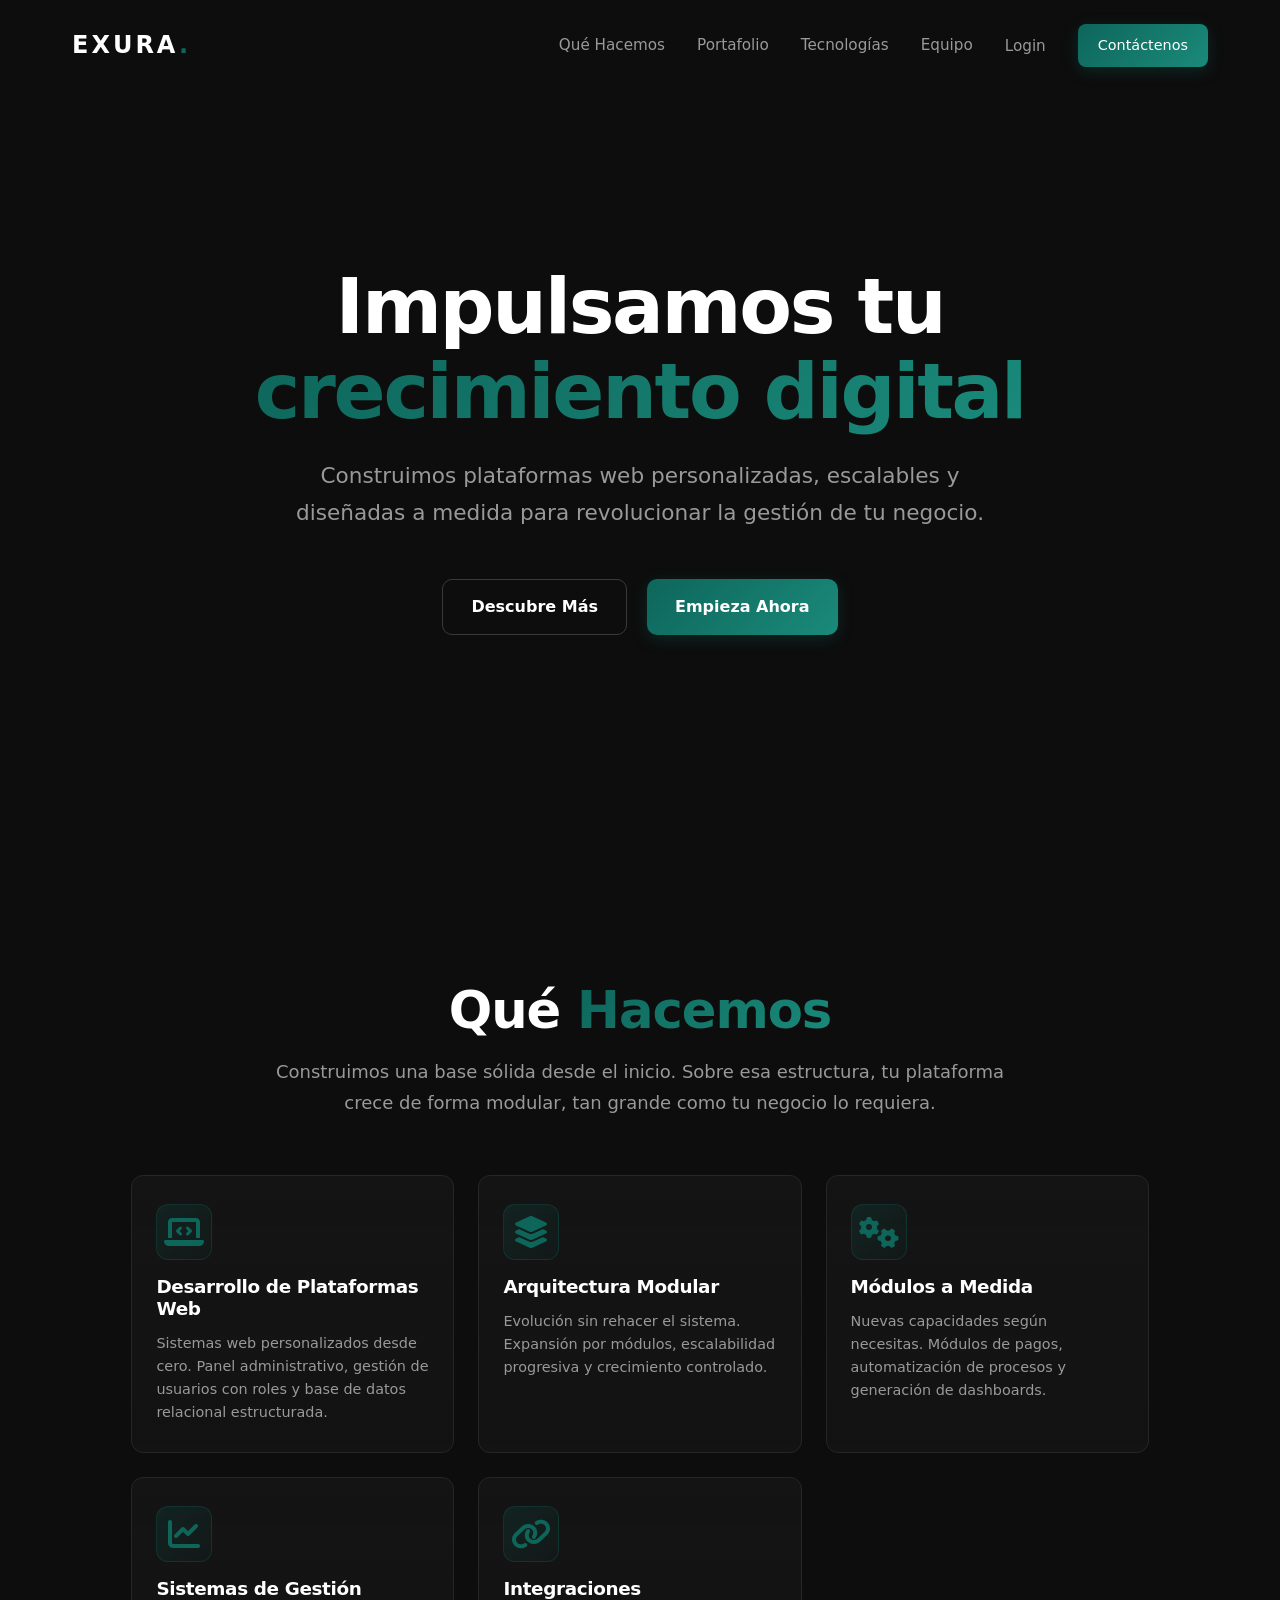
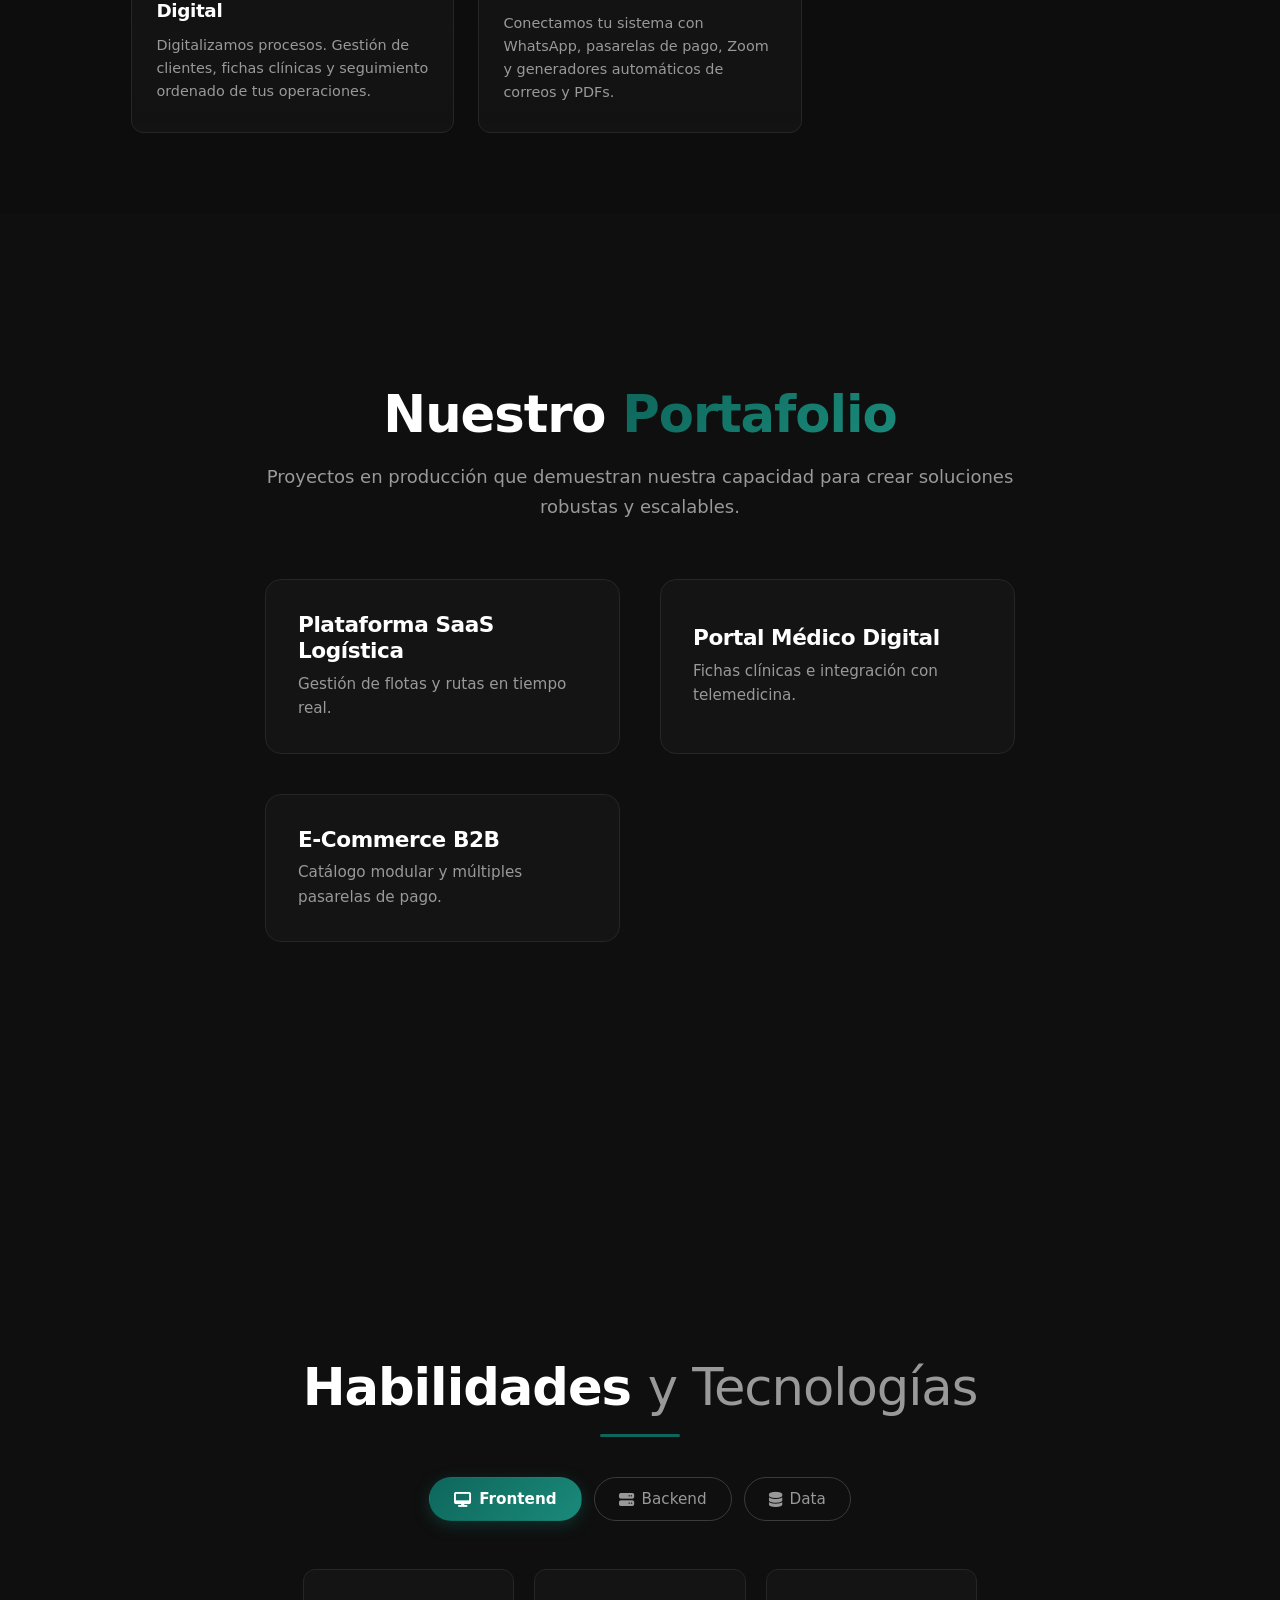
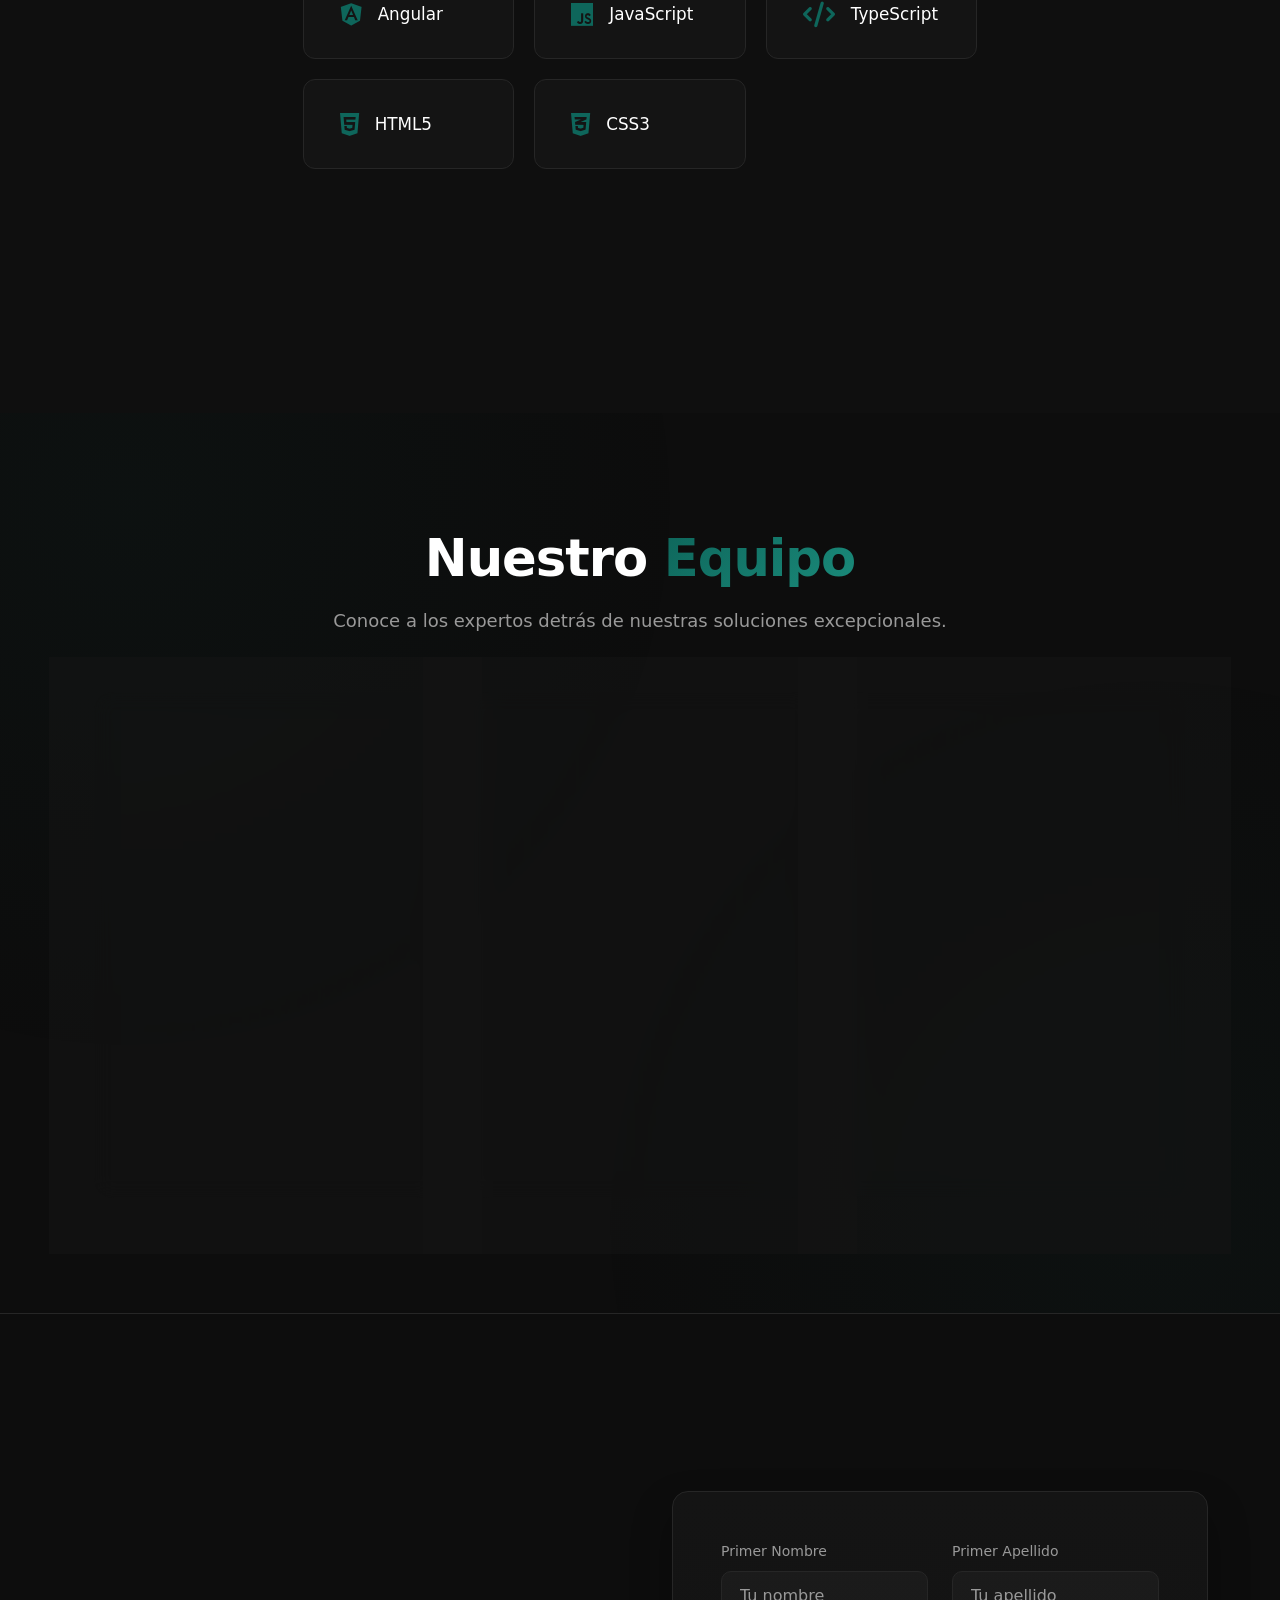
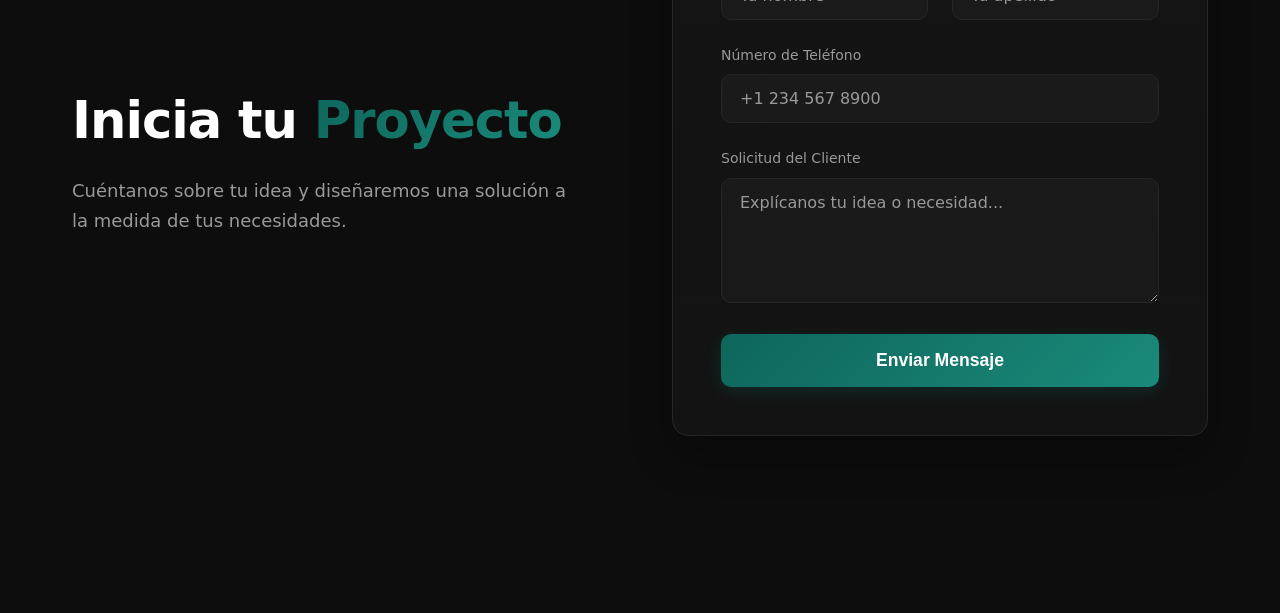
==== commit 7b97ddd9: "Fix: I already fix the teams cards image" ====
--- a/index.html
+++ b/index.html
@@ -191,11 +191,12 @@
             <div class="team-grid">
                 <a href="team-member.html?id=1" class="team-card view-animate stagger-1">
                     <div class="team-img">
-                        <img src="img/" alt="Miembro 1">
+                        <img src="img/bocchi.jpg" alt="Carlos Mendoza">
                     </div>
                     <div class="team-info">
-                        <h3>Miembro 1</h3>
-                        <p class="role">Backend Developer</p>
+                        <h3>Carlos Mendoza</h3>
+                        <p class="role">Lead Backend Developer</p>
+                        <span class="view-profile">Ver perfil <i class="fa-solid fa-arrow-right"></i></span>
                     </div>
                 </a>
 
@@ -206,6 +207,7 @@
                     <div class="team-info">
                         <h3>Laura Gómez</h3>
                         <p class="role">Frontend Architect</p>
+                        <span class="view-profile">Ver perfil <i class="fa-solid fa-arrow-right"></i></span>
                     </div>
                 </a>
 
@@ -216,6 +218,7 @@
                     <div class="team-info">
                         <h3>Andrés López</h3>
                         <p class="role">UI/UX Designer & Dev</p>
+                        <span class="view-profile">Ver perfil <i class="fa-solid fa-arrow-right"></i></span>
                     </div>
                 </a>
             </div>
@@ -284,4 +287,4 @@
     <!-- Script included -->
     <script src="script.js"></script>
 </body>
-</html>
+</html>
--- a/styles.css
+++ b/styles.css
@@ -908,24 +908,39 @@
     box-shadow: 0 8px 20px rgba(14, 102, 91, 0.15);
 }
 
-/* Team Section - HORIZONTAL CARDS */
+/* =============================================
+   Team Section — Diseño Premium
+   ============================================= */
+#equipo {
+    background: radial-gradient(circle at 10% 10%, rgba(14, 102, 91, 0.05) 0%, transparent 40%),
+                radial-gradient(circle at 90% 90%, rgba(14, 102, 91, 0.05) 0%, transparent 40%);
+}
+
 .team-grid {
     display: grid;
-    grid-template-columns: repeat(auto-fit, minmax(320px, 1fr));
+    grid-template-columns: repeat(3, 1fr);
     gap: 2rem;
+    align-items: stretch;
+}
+@media (max-width: 1024px) {
+    .team-grid {
+        grid-template-columns: repeat(auto-fit, minmax(280px, 1fr));
+    }
 }
 
 .team-card {
-    background: linear-gradient(180deg, var(--color-surface) 0%, rgba(20, 20, 20, 0.9) 100%);
-    border: 1px solid var(--color-border);
-    border-radius: var(--card-radius);
+    background: rgba(20, 20, 20, 0.6);
+    backdrop-filter: blur(10px);
+    -webkit-backdrop-filter: blur(10px);
+    border: 1px solid rgba(255, 255, 255, 0.05);
+    border-radius: 20px;
     overflow: hidden;
     text-align: left;
-    transition: all var(--transition-normal);
-    display: flex;
-    flex-direction: row;
-    align-items: center;
+    transition: all var(--transition-bounce);
+    display: flex;
+    flex-direction: column;
     position: relative;
+    box-shadow: 0 10px 30px rgba(0, 0, 0, 0.3);
 }
 
 /* Radial glow overlay */
@@ -936,7 +951,7 @@
     left: 0;
     width: 100%;
     height: 100%;
-    background: radial-gradient(circle at 50% 40%, rgba(14, 102, 91, 0.25), transparent 65%);
+    background: radial-gradient(circle at 50% 0%, rgba(14, 102, 91, 0.3), transparent 70%);
     opacity: 0;
     transition: opacity var(--transition-normal);
     pointer-events: none;
@@ -948,23 +963,22 @@
     content: '';
     position: absolute;
     bottom: 0;
-    left: 50%;
-    transform: translateX(-50%);
+    left: 0;
     width: 0;
-    height: 3px;
-    background: linear-gradient(90deg, transparent, var(--color-primary), var(--color-primary-light), transparent);
-    border-radius: 3px 3px 0 0;
-    transition: width 0.45s cubic-bezier(0.4, 0, 0.2, 1);
+    height: 4px;
+    background: linear-gradient(90deg, var(--color-primary), var(--color-primary-light));
+    transition: width 0.6s cubic-bezier(0.4, 0, 0.2, 1);
     z-index: 3;
 }
 
 .team-card:hover {
-    transform: translateY(-10px);
+    transform: translateY(-12px);
     box-shadow:
-        0 20px 40px rgba(0, 0, 0, 0.5),
-        0 0 0 1px rgba(14, 102, 91, 0.35),
-        0 0 50px rgba(14, 102, 91, 0.12);
-    border-color: rgba(14, 102, 91, 0.5);
+        0 30px 60px rgba(0, 0, 0, 0.6),
+        0 0 0 1px rgba(14, 102, 91, 0.4),
+        0 0 40px rgba(14, 102, 91, 0.15);
+    border-color: rgba(14, 102, 91, 0.3);
+    background: rgba(25, 25, 25, 0.8);
 }
 
 .team-card:hover::before {
@@ -972,101 +986,121 @@
 }
 
 .team-card:hover::after {
-    width: 70%;
-}
-
+    width: 100%;
+}
+
+/* Imagen ocupa el ancho completo arriba - MÁS GRANDE */
 .team-img {
-    width: 220px;
-    min-width: 220px;
-    height: 220px;
+    width: 100%;
+    height: 320px;
     overflow: hidden;
     position: relative;
     z-index: 2;
+    flex-shrink: 0;
+    border-bottom: 1px solid rgba(255, 255, 255, 0.03);
 }
 
 .team-img::after {
     content: '';
     position: absolute;
-    top: 0;
+    bottom: 0;
     left: 0;
     width: 100%;
     height: 100%;
-    background: linear-gradient(180deg, transparent 40%, rgba(13, 13, 13, 0.5) 100%);
-    transition: background var(--transition-normal);
+    background: linear-gradient(180deg, transparent 40%, rgba(13, 13, 13, 0.8) 100%);
+    transition: all var(--transition-normal);
 }
 
 .team-card:hover .team-img::after {
-    background: linear-gradient(180deg, rgba(14, 102, 91, 0.08) 0%, rgba(13, 13, 13, 0.65) 100%);
+    background: linear-gradient(180deg, transparent 0%, rgba(13, 13, 13, 0.6) 100%);
 }
 
 .team-img img {
     width: 100%;
     height: 100%;
     object-fit: cover;
-}
-
+    object-position: center top;
+    transition: transform 1s cubic-bezier(0.2, 1, 0.3, 1);
+    filter: saturate(0.9);
+}
+
+.team-card:hover .team-img img {
+    /* No se mueve la foto por petición del usuario */
+    filter: saturate(1.1);
+}
+
+/* Info debajo de la imagen */
 .team-info {
-    padding: 2rem 2.5rem;
+    padding: 2rem;
     position: relative;
     z-index: 2;
     flex-grow: 1;
     display: flex;
     flex-direction: column;
-    justify-content: center;
+    justify-content: flex-start;
     align-items: flex-start;
     transition: transform var(--transition-normal);
 }
 
 .team-card:hover .team-info {
-    transform: translateY(-3px);
+    transform: translateY(-5px);
 }
 
 .team-info h3 {
-    font-size: 1.4rem;
+    font-size: 1.5rem;
     margin-bottom: 0.5rem;
     color: var(--color-text);
-    font-weight: 600;
+    font-weight: 700;
     transition: color var(--transition-fast);
 }
 
 .team-card:hover .team-info h3 {
+    color: #ffffff;
+    text-shadow: 0 0 10px rgba(255, 255, 255, 0.2);
+}
+
+.team-info .role {
     color: var(--color-primary-light);
-}
-
-.team-info .role {
-    color: var(--color-primary);
-    font-size: 0.95rem;
+    font-size: 0.9rem;
     font-weight: 600;
     text-transform: uppercase;
-    letter-spacing: 0.05em;
-    margin-bottom: 1rem;
-    transition: letter-spacing var(--transition-normal);
-}
-
-.team-card:hover .team-info .role {
-    letter-spacing: 0.09em;
-}
-
-.team-info .view-profile {
-    margin-top: 1rem;
-    color: var(--color-text-muted);
-    font-size: 0.875rem;
+    letter-spacing: 0.1em;
+    margin-bottom: 1.25rem;
     display: flex;
     align-items: center;
     gap: 0.5rem;
+}
+
+.team-info .role::before {
+    content: '';
+    width: 12px;
+    height: 2px;
+    background: var(--color-primary);
+    display: inline-block;
+}
+
+.team-info .view-profile {
+    margin-top: auto;
+    color: var(--color-text-muted);
+    font-size: 0.95rem;
+    font-weight: 500;
+    display: flex;
+    align-items: center;
+    gap: 0.6rem;
     transition: all var(--transition-fast);
+    padding-top: 1rem;
 }
 
 .team-card:hover .view-profile {
-    color: var(--color-primary);
+    color: var(--color-primary-light);
 }
 
 .view-profile i {
-    transition: transform var(--transition-fast);
+    transition: transform var(--transition-bounce);
 }
 
 .team-card:hover .view-profile i {
-    transform: translateX(6px);
+    transform: translateX(8px);
 }
 
 /* Contact Section */
@@ -1129,6 +1163,11 @@
     .portfolio-grid {
         grid-template-columns: repeat(auto-fit, minmax(280px, 1fr));
     }
+
+    /* En tablets: 2 columnas para el equipo */
+    .team-grid {
+        grid-template-columns: repeat(2, 1fr);
+    }
 }
 
 @media (max-width: 900px) {
@@ -1154,25 +1193,6 @@
     .contact-form {
         padding: 2rem;
     }
-
-    .team-grid {
-        grid-template-columns: 1fr;
-    }
-
-    .team-card {
-        flex-direction: column;
-        text-align: center;
-    }
-
-    .team-img {
-        width: 100%;
-        min-width: unset;
-        height: 220px;
-    }
-
-    .team-info {
-        align-items: center;
-    }
 }
 
 @media (max-width: 768px) {
@@ -1213,6 +1233,13 @@
     .service-card,
     .portfolio-card {
         min-height: auto;
+    }
+
+    /* En móvil: 1 columna para el equipo */
+    .team-grid {
+        grid-template-columns: 1fr;
+        max-width: 420px;
+        margin: 0 auto;
     }
 
     .tech-tabs {
@@ -1257,4 +1284,4 @@
     .form-row {
         grid-template-columns: 1fr;
     }
-}
+}
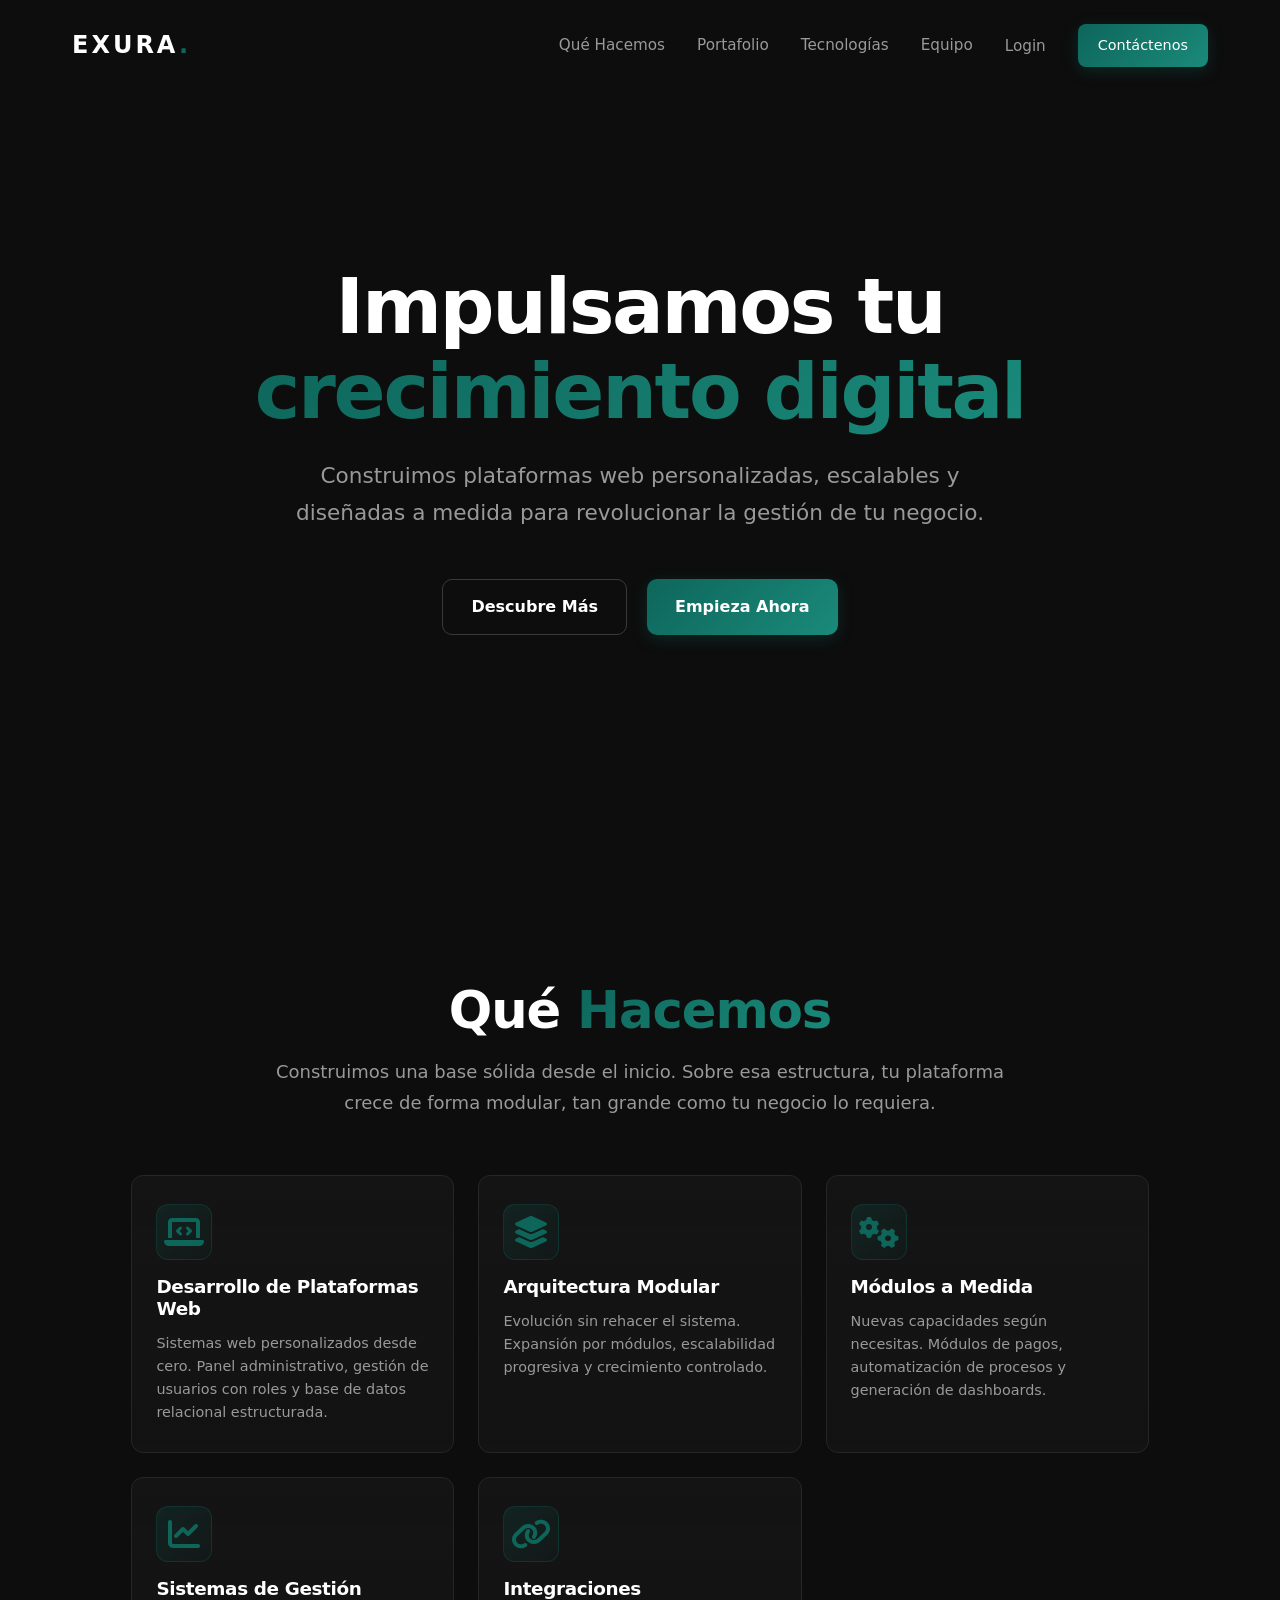
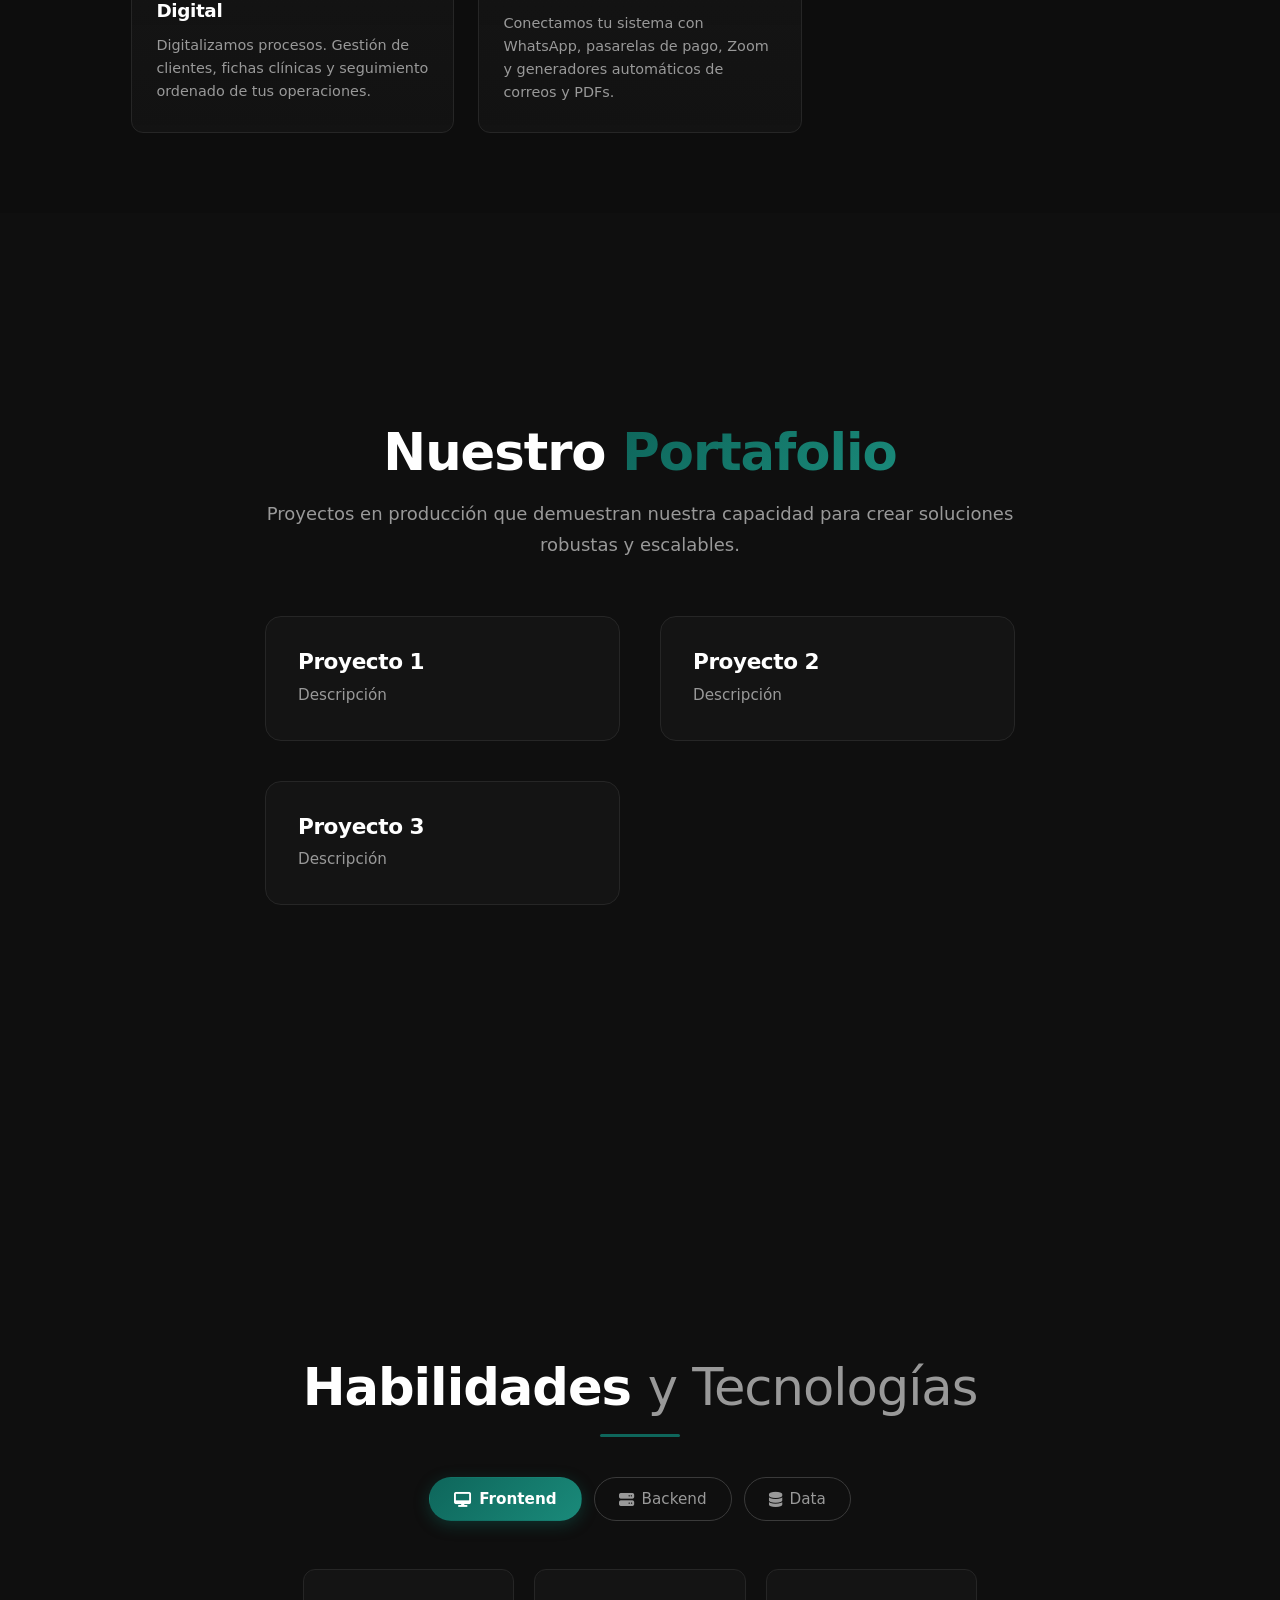
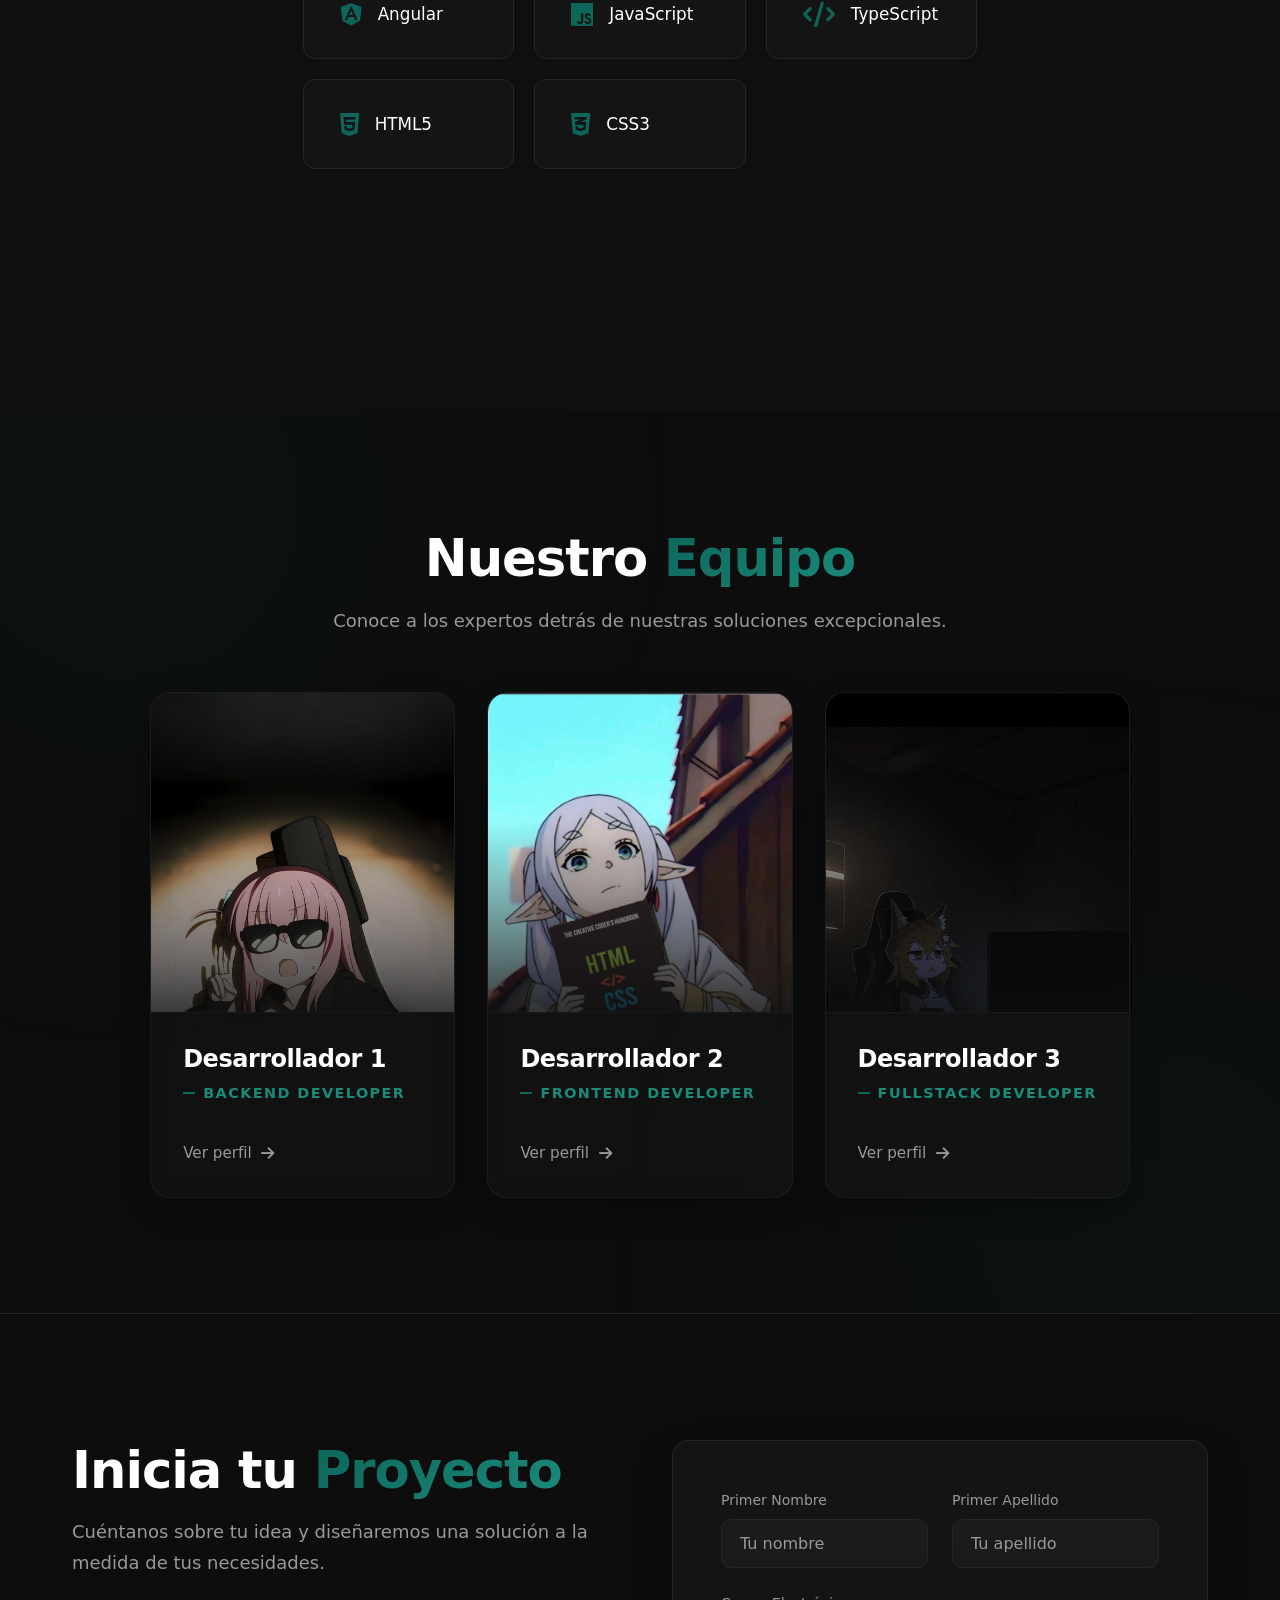
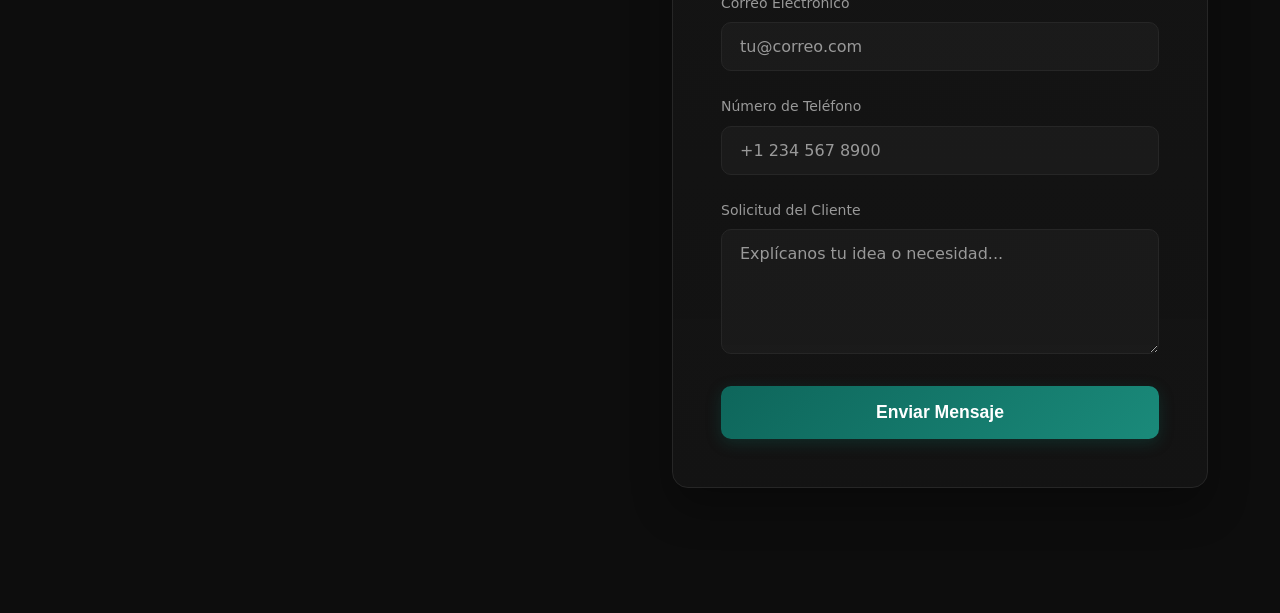
==== commit f703b471: "refactor: CSS modularizado y estilos de team member separados" ====
--- a/index.html
+++ b/index.html
@@ -7,7 +7,8 @@
     <meta name="description" content="Exura Studio. Creamos sistemas web personalizados y modulares, desde landing pages hasta sistemas de gestión digital complejos.">
     <!-- FontAwesome -->
     <link rel="stylesheet" href="https://cdnjs.cloudflare.com/ajax/libs/font-awesome/6.4.0/css/all.min.css">
-    <link rel="stylesheet" href="styles.css">
+    <link rel="stylesheet" href="css/styles.css">
+    <link rel="stylesheet" href="team-styles.css">
 </head>
 <body>
     <!-- Navbar -->
@@ -104,22 +105,22 @@
             <div class="portfolio-grid">
                 <div class="portfolio-card view-animate stagger-1">
                     <div class="portfolio-info">
-                        <h3>Plataforma SaaS Logística</h3>
-                        <p>Gestión de flotas y rutas en tiempo real.</p>
+                        <h3>Proyecto 1</h3>
+                        <p>Descripción</p>
                     </div>
                 </div>
 
                 <div class="portfolio-card view-animate stagger-2">
                     <div class="portfolio-info">
-                        <h3>Portal Médico Digital</h3>
-                        <p>Fichas clínicas e integración con telemedicina.</p>
+                        <h3>Proyecto 2</h3>
+                        <p>Descripción</p>
                     </div>
                 </div>
 
                 <div class="portfolio-card view-animate stagger-3">
                     <div class="portfolio-info">
-                        <h3>E-Commerce B2B</h3>
-                        <p>Catálogo modular y múltiples pasarelas de pago.</p>
+                        <h3>Proyecto 3</h3>
+                        <p>Descripción</p>
                     </div>
                 </div>
             </div>
@@ -194,8 +195,8 @@
                         <img src="img/bocchi.jpg" alt="Carlos Mendoza">
                     </div>
                     <div class="team-info">
-                        <h3>Carlos Mendoza</h3>
-                        <p class="role">Lead Backend Developer</p>
+                        <h3>Desarrollador 1</h3>
+                        <p class="role">Backend Developer</p>
                         <span class="view-profile">Ver perfil <i class="fa-solid fa-arrow-right"></i></span>
                     </div>
                 </a>
@@ -205,8 +206,8 @@
                         <img src="img/team2.jpg" alt="Laura Gómez">
                     </div>
                     <div class="team-info">
-                        <h3>Laura Gómez</h3>
-                        <p class="role">Frontend Architect</p>
+                        <h3>Desarrollador 2</h3>
+                        <p class="role">Frontend Developer</p>
                         <span class="view-profile">Ver perfil <i class="fa-solid fa-arrow-right"></i></span>
                     </div>
                 </a>
@@ -216,8 +217,8 @@
                         <img src="img/team3.jpg" alt="Andrés López">
                     </div>
                     <div class="team-info">
-                        <h3>Andrés López</h3>
-                        <p class="role">UI/UX Designer & Dev</p>
+                        <h3>Desarrollador 3</h3>
+                        <p class="role">Fullstack Developer</p>
                         <span class="view-profile">Ver perfil <i class="fa-solid fa-arrow-right"></i></span>
                     </div>
                 </a>
@@ -233,30 +234,75 @@
                     <h2 class="section-title">Inicia tu <span class="text-gradient">Proyecto</span></h2>
                     <p class="section-subtitle" style="margin-inline: 0; text-align: left;">Cuéntanos sobre tu idea y diseñaremos una solución a la medida de tus necesidades.</p>
                 </div>
+
+                <!-- 
+                ================================================================
+                FORMULARIO DE CONTACTO - Web3Forms Integration
+                ================================================================
+                PASOS PARA CONFIGURAR:
                 
-                <form class="contact-form" id="contactForm">
+                1. OBTENER ACCESS KEY:
+                   - Ve a https://web3forms.com
+                   - Regístrate
+                   - Copia tu Access Key desde el dashboard
+                
+                2. REEMPLAZAR LA ACCESS KEY:
+                   - Busca el input oculto con name="access_key"
+                   - Cambia el value por tu Access Key real
+                
+                3. (OPCIONAL) CONFIGURAR NOTIFICACIONES:
+                   - En el dashboard de Web3Forms puedes configurar:
+                     * Correo de notificación
+                     * Auto-respuesta automática
+                     * Webhooks para integraciones
+                ================================================================
+                -->
+                <form class="contact-form" id="contactForm" action="https://api.web3forms.com/submit" method="POST">
+                    <!-- Access Key de Web3Forms (REEMPLAZAR CON TU KEY REAL) -->
+                    <input type="hidden" name="access_key" value="TU_ACCESS_KEY_AQUI">
+                    
+                    <!-- Redirección después del envío (opcional) -->
+                    <input type="hidden" name="redirect" value="https://web3forms.com/success">
+                    
+                    <!-- Asunto del correo que recibirás -->
+                    <input type="hidden" name="subject" value="Nuevo mensaje desde Exura Studio">
+                    
+                    <!-- Nombre del remitente para el correo -->
+                    <input type="hidden" name="from_name" value="Exura Studio Website">
+                    
                     <div class="form-row">
                         <div class="form-group">
                             <label for="firstName">Primer Nombre</label>
-                            <input type="text" id="firstName" required placeholder="Tu nombre">
+                            <input type="text" id="firstName" name="firstName" required placeholder="Tu nombre">
                         </div>
                         <div class="form-group">
                             <label for="lastName">Primer Apellido</label>
-                            <input type="text" id="lastName" required placeholder="Tu apellido">
+                            <input type="text" id="lastName" name="lastName" required placeholder="Tu apellido">
                         </div>
                     </div>
-                    
+
+                    <div class="form-group">
+                        <label for="email">Correo Electrónico</label>
+                        <input type="email" id="email" name="email" required placeholder="tu@correo.com">
+                    </div>
+
                     <div class="form-group">
                         <label for="phone">Número de Teléfono</label>
-                        <input type="tel" id="phone" required placeholder="+1 234 567 8900">
-                    </div>
-                    
+                        <input type="tel" id="phone" name="phone" required placeholder="+1 234 567 8900">
+                    </div>
+
                     <div class="form-group">
                         <label for="request">Solicitud del Cliente</label>
-                        <textarea id="request" rows="5" required placeholder="Explícanos tu idea o necesidad..."></textarea>
-                    </div>
+                        <textarea id="request" name="request" rows="5" required placeholder="Explícanos tu idea o necesidad..."></textarea>
+                    </div>
+
+                    <!-- Honeypot anti-spam (oculto para humanos) -->
+                    <input type="checkbox" name="botcheck" id="botcheck" class="hidden" style="display: none;">
                     
                     <button type="submit" class="btn btn-primary w-full" style="padding: 1rem; font-size: 1.1rem;">Enviar Mensaje</button>
+                    
+                    <!-- Mensaje de estado del formulario -->
+                    <div id="formStatus" class="form-status" style="display: none;"></div>
                 </form>
             </div>
         </div>
--- a/css/styles.css
+++ b/css/styles.css
@@ -0,0 +1,25 @@
+/* =====================================================
+   STYLES.CSS - Archivo Principal
+   Importa todos los módulos CSS
+   
+   ESTRUCTURA:
+   1. Variables y Reset
+   2. Utilidades y Botones
+   3. Navbar y Menú Móvil
+   4. Hero Section
+   5. Modal y Formularios
+   6. Secciones Generales
+   7. Tecnologías
+   8. Equipo y Contacto
+   9. Footer y Responsive
+   ===================================================== */
+
+@import '01-variables.css';
+@import '02-utilities.css';
+@import '03-navbar.css';
+@import '04-hero.css';
+@import '05-modal-forms.css';
+@import '06-sections.css';
+@import '07-technologies.css';
+@import '08-team-contact.css';
+@import '09-footer-responsive.css';
--- a/team-styles.css
+++ b/team-styles.css
@@ -0,0 +1,312 @@
+/* =====================================================
+   TEAM MEMBER PAGE STYLES
+   Estilos específicos para la página de perfil de equipo
+   ===================================================== */
+
+/* Page Header */
+.page-header {
+    padding-top: 140px;
+    padding-bottom: 3rem;
+    background: linear-gradient(180deg, rgba(14, 102, 91, 0.08) 0%, transparent 100%);
+}
+
+/* Profile Container */
+.profile-container {
+    display: grid;
+    grid-template-columns: 380px 1fr;
+    gap: 4rem;
+    align-items: start;
+}
+
+/* Profile Sidebar */
+.profile-sidebar {
+    background: rgba(20, 20, 20, 0.6);
+    backdrop-filter: blur(10px);
+    -webkit-backdrop-filter: blur(10px);
+    border: 1px solid rgba(255, 255, 255, 0.05);
+    border-radius: 20px;
+    padding: 3rem 2rem;
+    text-align: center;
+    position: sticky;
+    top: 140px;
+    box-shadow: 0 20px 50px rgba(0, 0, 0, 0.4);
+    animation: slideInLeft 0.8s cubic-bezier(0.2, 1, 0.3, 1) forwards;
+}
+
+@keyframes slideInLeft {
+    from {
+        opacity: 0;
+        transform: translateX(-40px);
+    }
+    to {
+        opacity: 1;
+        transform: translateX(0);
+    }
+}
+
+.profile-sidebar h1 {
+    font-size: 1.75rem;
+    margin-bottom: 0.5rem;
+    color: var(--color-text);
+}
+
+.profile-sidebar .role {
+    color: var(--color-primary);
+    font-weight: 600;
+    font-size: 0.9rem;
+    text-transform: uppercase;
+    letter-spacing: 0.08em;
+    margin-bottom: 1.5rem;
+    display: inline-block;
+    padding: 0.5rem 1rem;
+    background: rgba(14, 102, 91, 0.15);
+    border-radius: 20px;
+    border: 1px solid rgba(14, 102, 91, 0.3);
+}
+
+.profile-sidebar .bio {
+    color: var(--color-text-muted);
+    font-size: 0.95rem;
+    line-height: 1.8;
+    text-align: left;
+}
+
+/* Profile Image */
+.profile-image-container {
+    width: 180px;
+    height: 180px;
+    margin: 0 auto 1.5rem;
+    border-radius: 50%;
+    overflow: hidden;
+    border: 3px solid var(--color-primary);
+    box-shadow: 0 10px 30px rgba(14, 102, 91, 0.3);
+}
+
+.profile-image {
+    width: 100%;
+    height: 100%;
+    object-fit: cover;
+}
+
+/* Profile Details Area */
+.profile-details-area {
+    display: flex;
+    flex-direction: column;
+    gap: 2rem;
+}
+
+.detail-section {
+    background: rgba(20, 20, 20, 0.4);
+    backdrop-filter: blur(10px);
+    -webkit-backdrop-filter: blur(10px);
+    border: 1px solid rgba(255, 255, 255, 0.03);
+    border-radius: 20px;
+    padding: 2.5rem;
+    opacity: 0;
+    transform: translateY(30px);
+    transition: all var(--transition-slow);
+}
+
+.detail-section.visible {
+    opacity: 1;
+    transform: translateY(0);
+}
+
+.detail-section:nth-child(1) { animation-delay: 0.1s; }
+.detail-section:nth-child(2) { animation-delay: 0.2s; }
+.detail-section:nth-child(3) { animation-delay: 0.3s; }
+
+@keyframes fadeUp {
+    to {
+        opacity: 1;
+        transform: translateY(0);
+    }
+}
+
+.detail-title {
+    font-size: 1.4rem;
+    margin-bottom: 1.75rem;
+    display: flex;
+    align-items: center;
+    gap: 1rem;
+    padding-bottom: 1rem;
+    border-bottom: 1px solid var(--color-border);
+}
+
+.detail-title .icon {
+    width: 45px;
+    height: 45px;
+    display: flex;
+    align-items: center;
+    justify-content: center;
+    background: linear-gradient(135deg, var(--color-primary) 0%, var(--color-primary-light) 100%);
+    border-radius: 12px;
+    color: #ffffff;
+    font-size: 1.2rem;
+    box-shadow: 0 4px 15px rgba(14, 102, 91, 0.4);
+}
+
+/* Styled List */
+ul.styled-list {
+    list-style: none;
+    padding: 0;
+    display: grid;
+    grid-template-columns: repeat(auto-fit, minmax(280px, 1fr));
+    gap: 1rem;
+}
+
+ul.styled-list li {
+    position: relative;
+    padding: 1rem 1.25rem 1rem 3rem;
+    background: rgba(255, 255, 255, 0.02);
+    border-radius: 10px;
+    border: 1px solid transparent;
+    color: var(--color-text-muted);
+    transition: all var(--transition-fast);
+}
+
+ul.styled-list li::before {
+    content: '\f0da';
+    font-family: 'Font Awesome 6 Free';
+    font-weight: 900;
+    position: absolute;
+    left: 1rem;
+    color: var(--color-primary);
+    font-size: 1rem;
+    top: 50%;
+    transform: translateY(-50%);
+    transition: transform var(--transition-fast);
+}
+
+ul.styled-list li:hover {
+    background: rgba(14, 102, 91, 0.1);
+    border-color: rgba(14, 102, 91, 0.3);
+    color: var(--color-text);
+    transform: translateX(5px);
+}
+
+ul.styled-list li:hover::before {
+    transform: translateY(-50%) scale(1.2);
+}
+
+/* Chip Container */
+.chip-container {
+    display: flex;
+    flex-wrap: wrap;
+    gap: 0.875rem;
+}
+
+.chip {
+    background: linear-gradient(180deg, var(--color-surface) 0%, rgba(20, 20, 20, 0.8) 100%);
+    border: 1px solid var(--color-border);
+    padding: 0.75rem 1.25rem;
+    border-radius: 10px;
+    font-size: 0.9rem;
+    color: var(--color-text);
+    font-weight: 500;
+    transition: all var(--transition-fast);
+    display: flex;
+    align-items: center;
+    gap: 0.5rem;
+}
+
+.chip i {
+    color: var(--color-primary);
+    font-size: 0.85rem;
+}
+
+.chip:hover {
+    border-color: var(--color-primary);
+    background: rgba(14, 102, 91, 0.15);
+    transform: translateY(-3px);
+    box-shadow: 0 8px 20px rgba(14, 102, 91, 0.2);
+}
+
+.chip:hover i {
+    color: var(--color-primary-light);
+    animation: bounce 0.4s ease;
+}
+
+@keyframes bounce {
+    0%, 100% { transform: scale(1); }
+    50% { transform: scale(1.3); }
+}
+
+/* Back Button */
+.back-btn {
+    display: inline-flex;
+    align-items: center;
+    gap: 0.625rem;
+    color: var(--color-text-muted);
+    margin-bottom: 2rem;
+    transition: all var(--transition-fast);
+    padding: 0.75rem 1.25rem;
+    background: rgba(255, 255, 255, 0.03);
+    border-radius: 10px;
+    border: 1px solid var(--color-border);
+    font-weight: 500;
+    font-size: 0.9rem;
+}
+
+.back-btn:hover {
+    color: var(--color-primary);
+    border-color: var(--color-primary);
+    background: rgba(14, 102, 91, 0.1);
+    transform: translateX(-5px);
+}
+
+.back-btn i {
+    transition: transform var(--transition-fast);
+}
+
+.back-btn:hover i {
+    transform: translateX(-5px);
+}
+
+/* Error State */
+.error-state {
+    text-align: center;
+    padding: 4rem 2rem;
+    grid-column: 1 / -1;
+}
+
+.error-state h2 {
+    font-size: 1.75rem;
+    margin-bottom: 1rem;
+}
+
+.error-state p {
+    color: var(--color-text-muted);
+    margin-bottom: 2rem;
+}
+
+/* Responsive Design */
+@media (max-width: 900px) {
+    .profile-container {
+        grid-template-columns: 1fr;
+        gap: 2.5rem;
+    }
+
+    .profile-sidebar {
+        position: static;
+        animation: none;
+    }
+
+    .page-header {
+        padding-top: 100px;
+    }
+}
+
+@media (max-width: 480px) {
+    .detail-section {
+        padding: 1.75rem;
+    }
+
+    .detail-title {
+        font-size: 1.2rem;
+    }
+
+    ul.styled-list {
+        grid-template-columns: 1fr;
+    }
+}
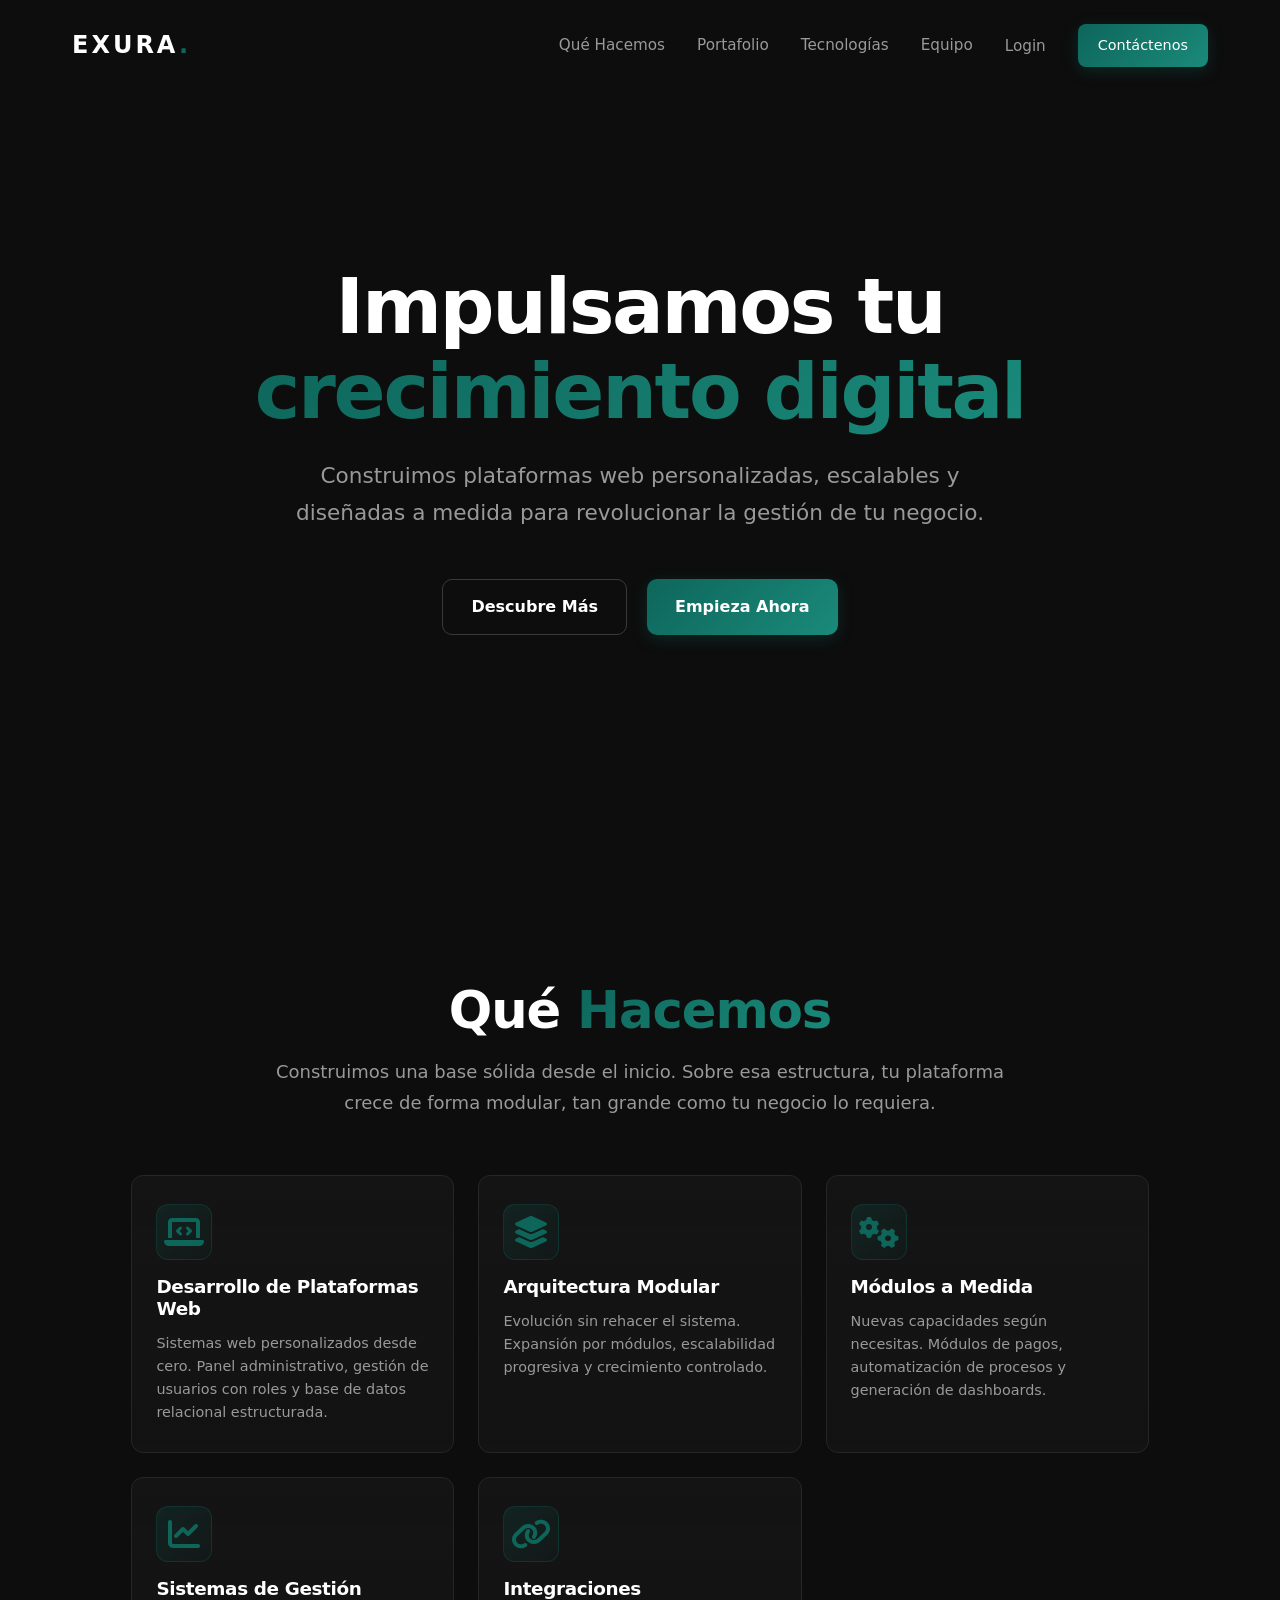
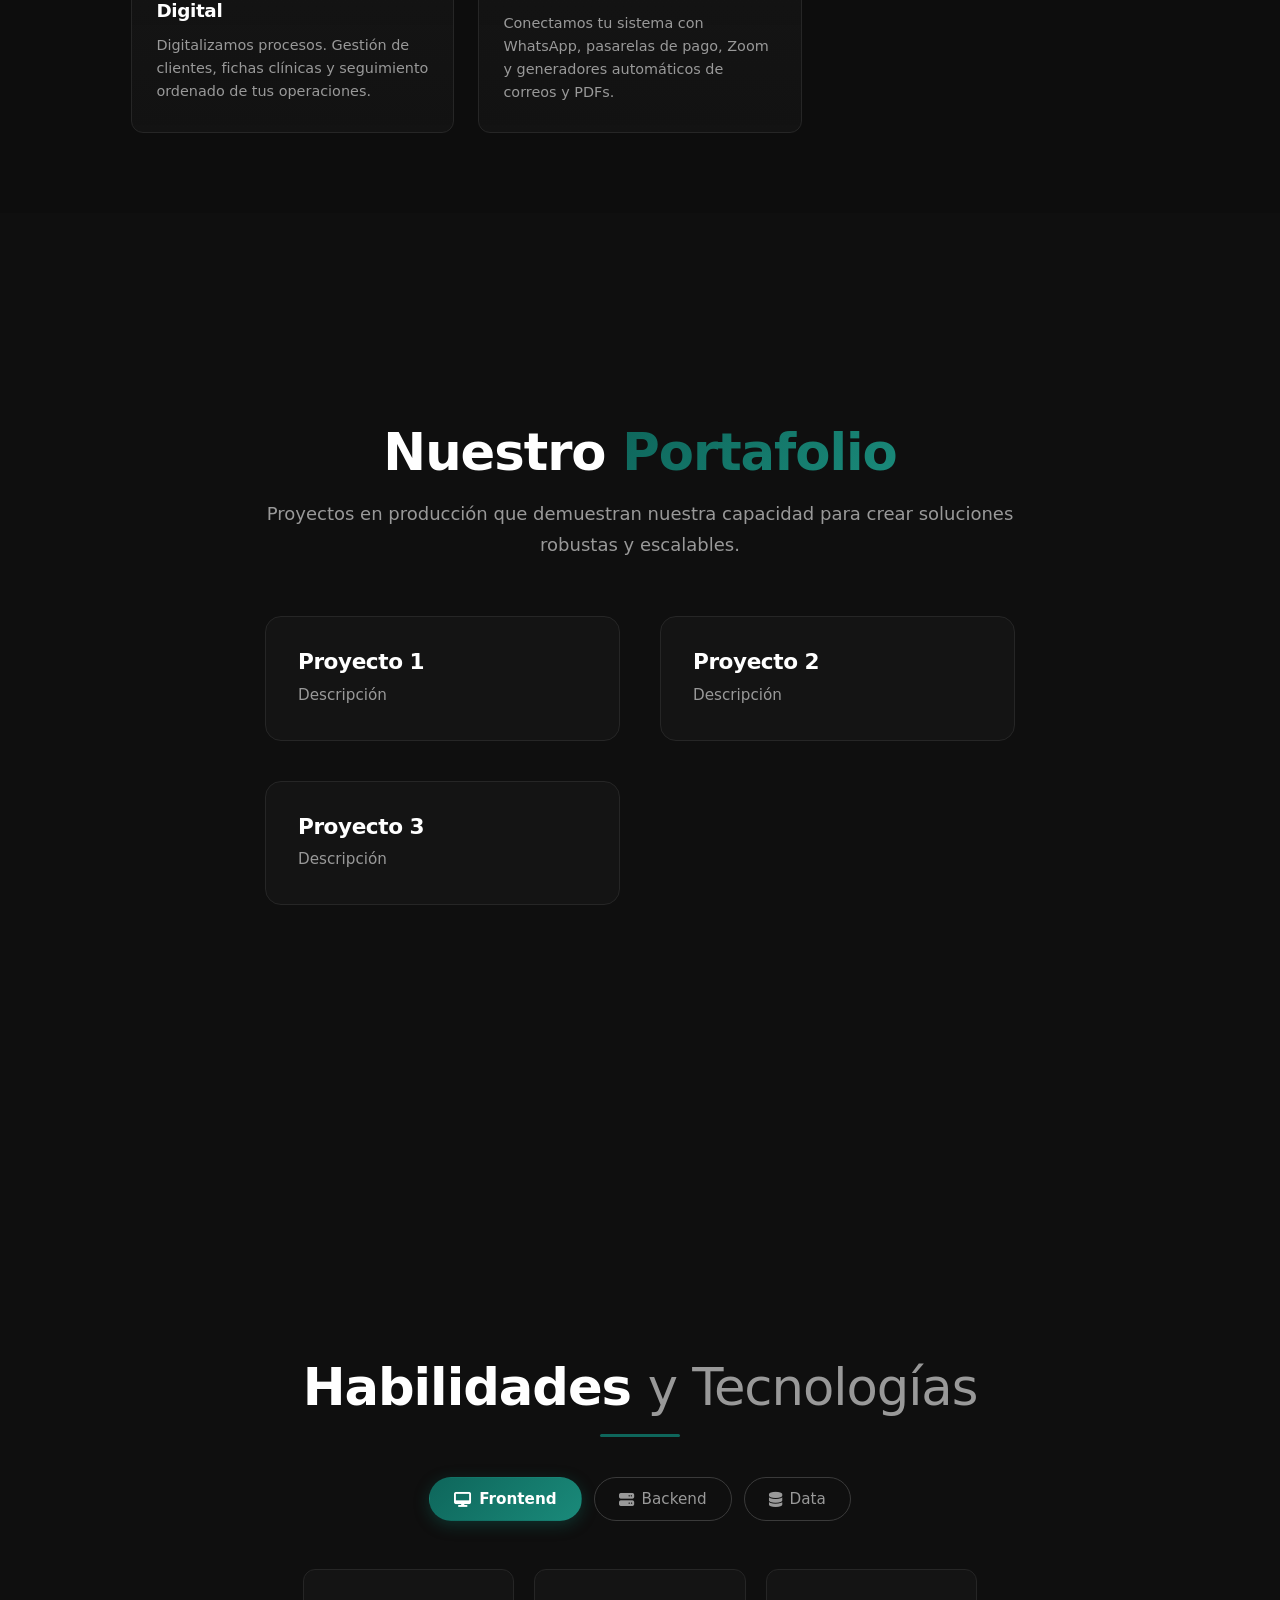
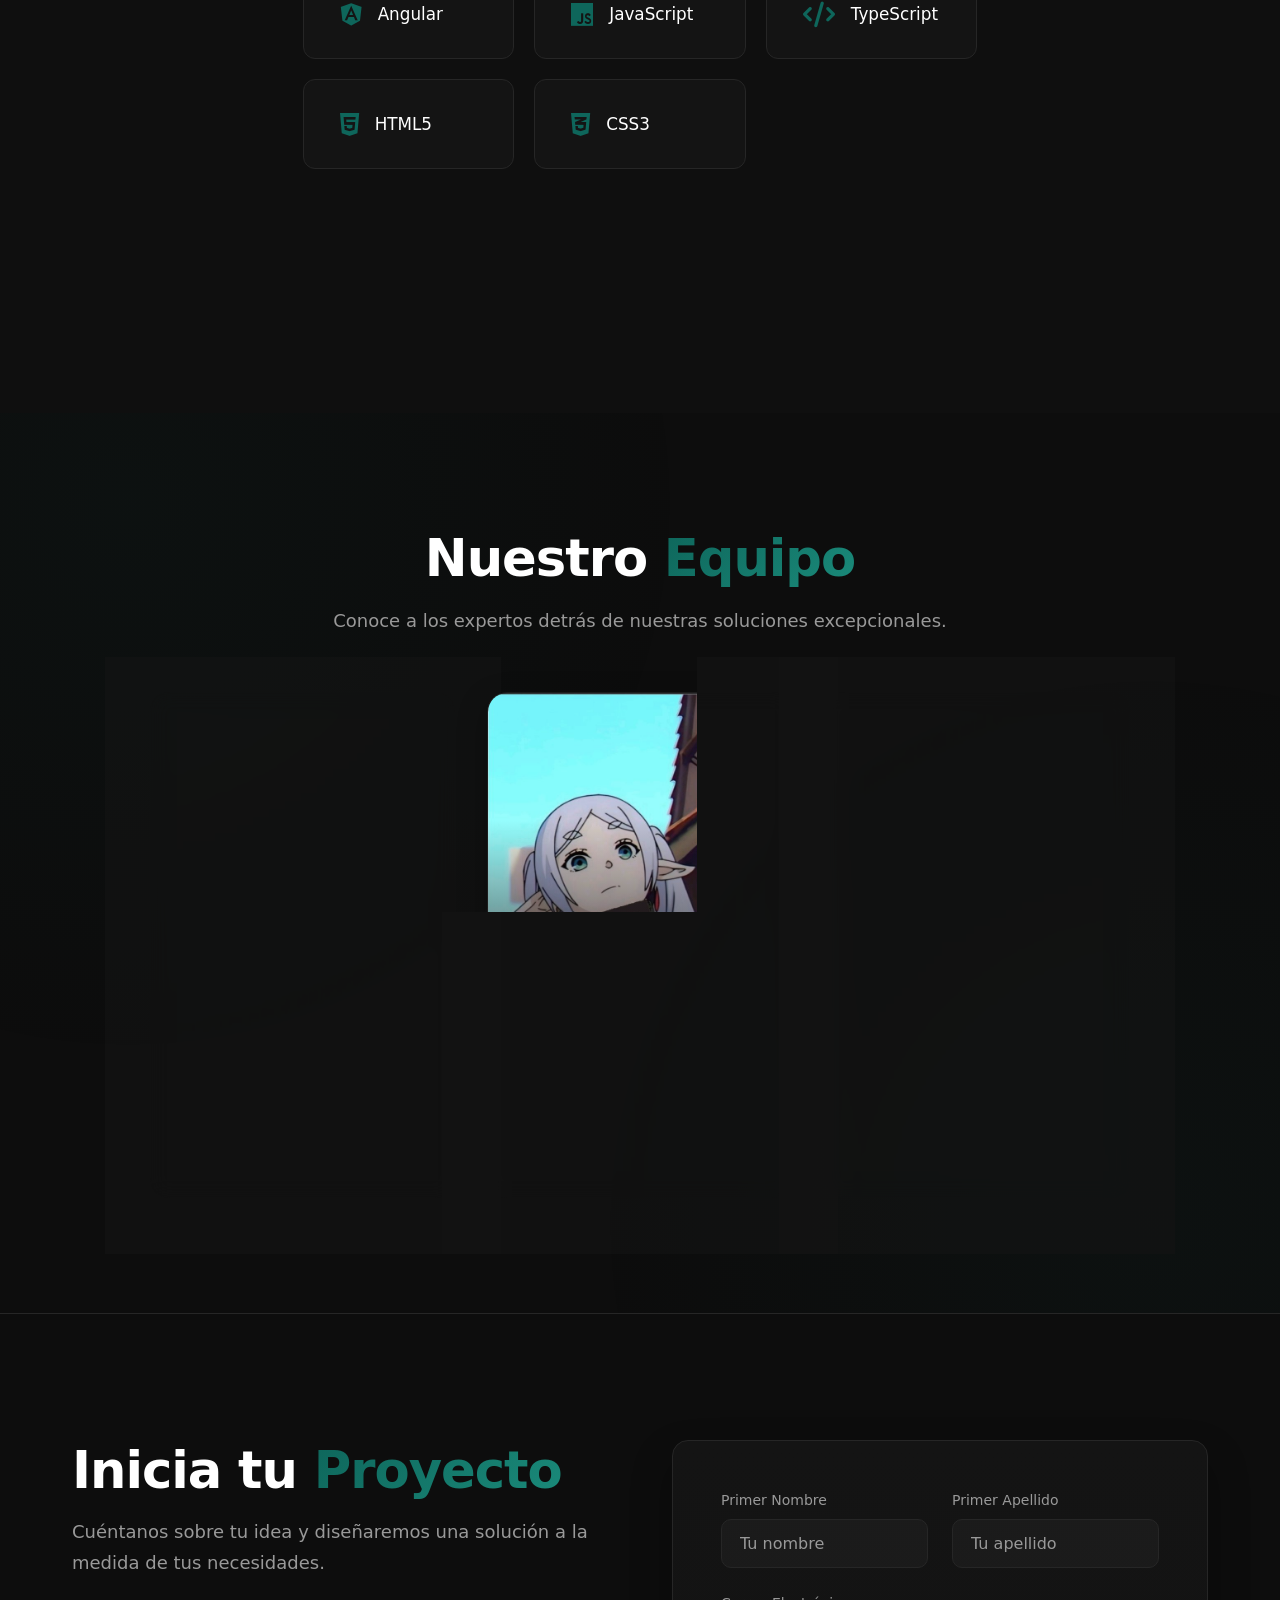
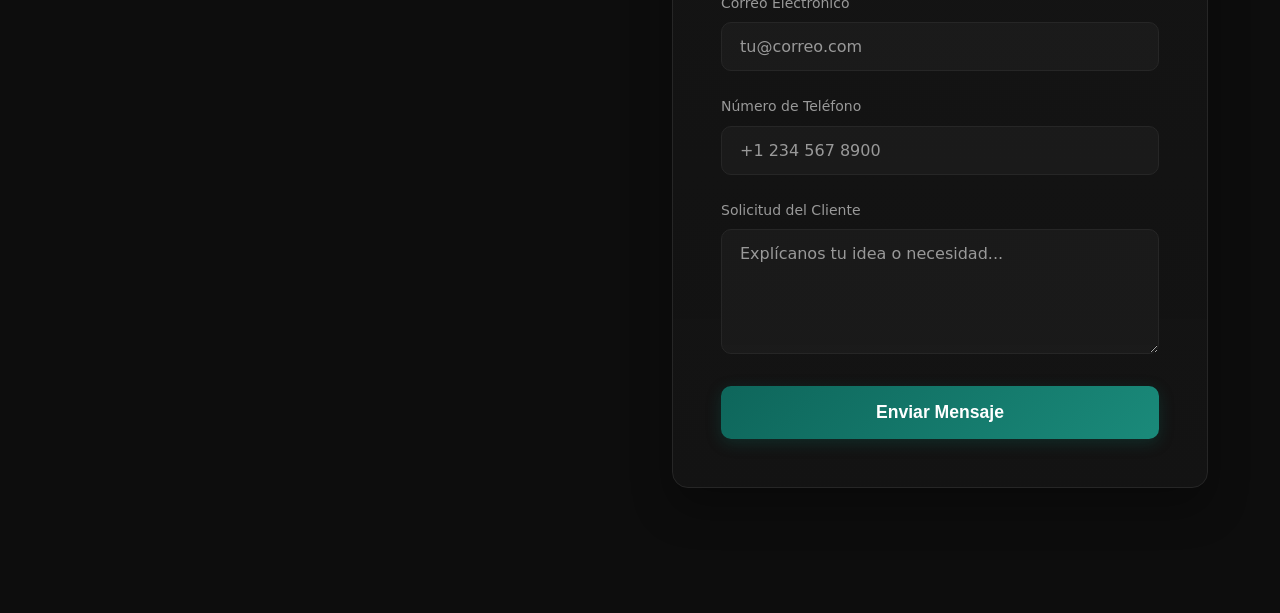
==== commit 70a7998e: "Feat: New folder, used to put there all the js files" ====
--- a/index.html
+++ b/index.html
@@ -331,6 +331,6 @@
     </div>
 
     <!-- Script included -->
-    <script src="script.js"></script>
+    <script src="js/script.js"></script>
 </body>
 </html>
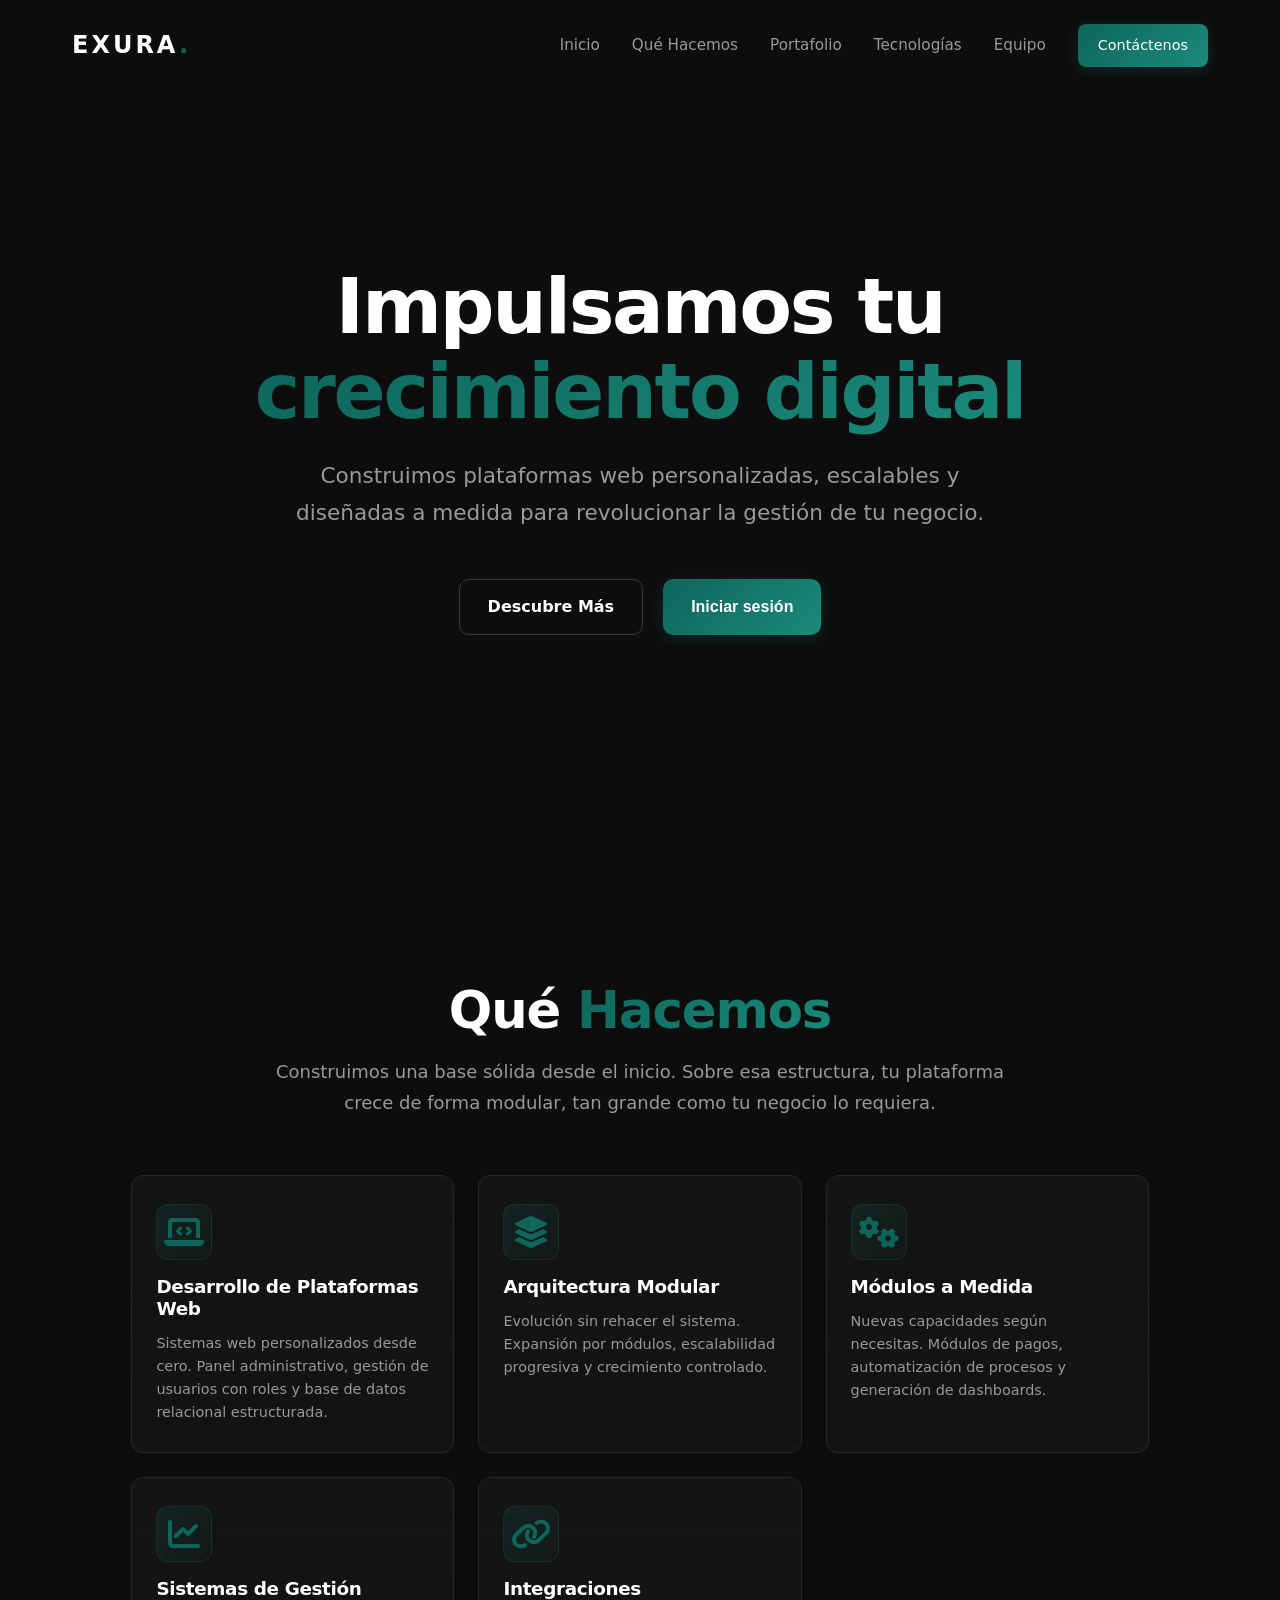
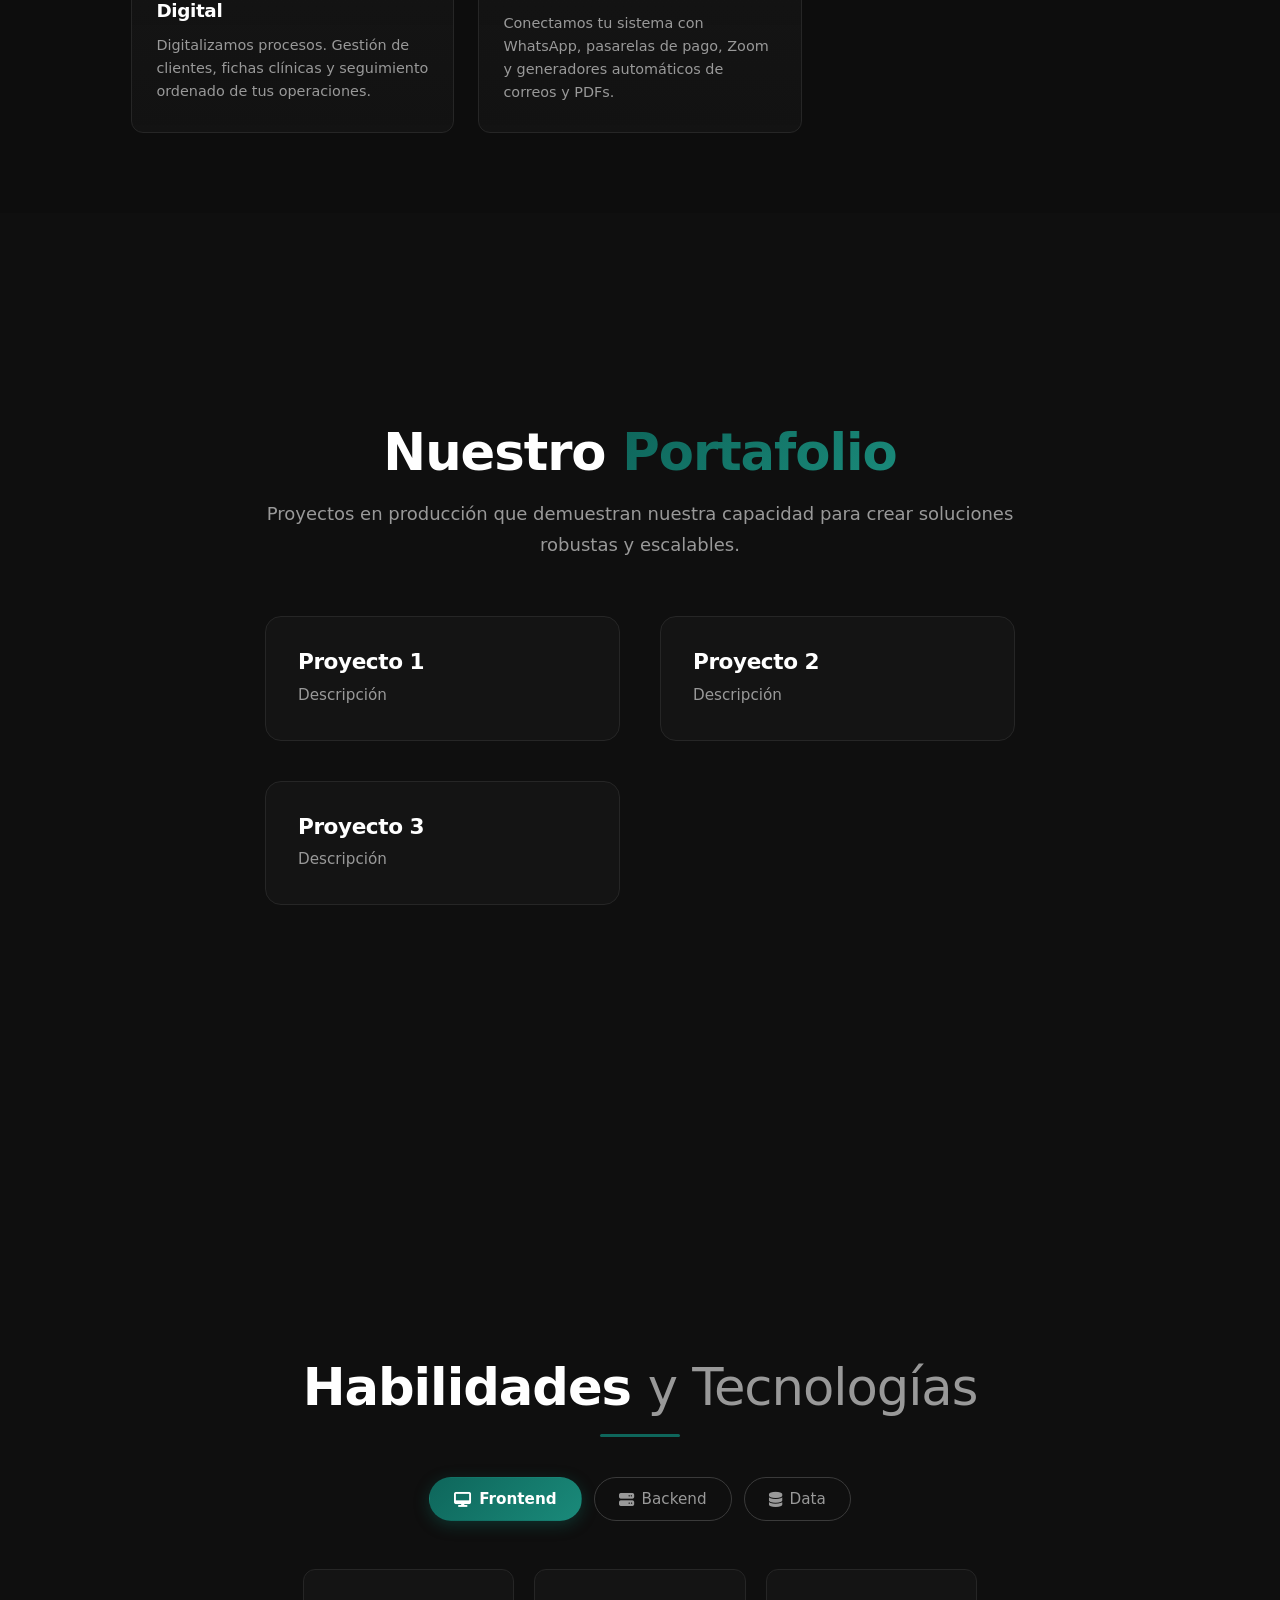
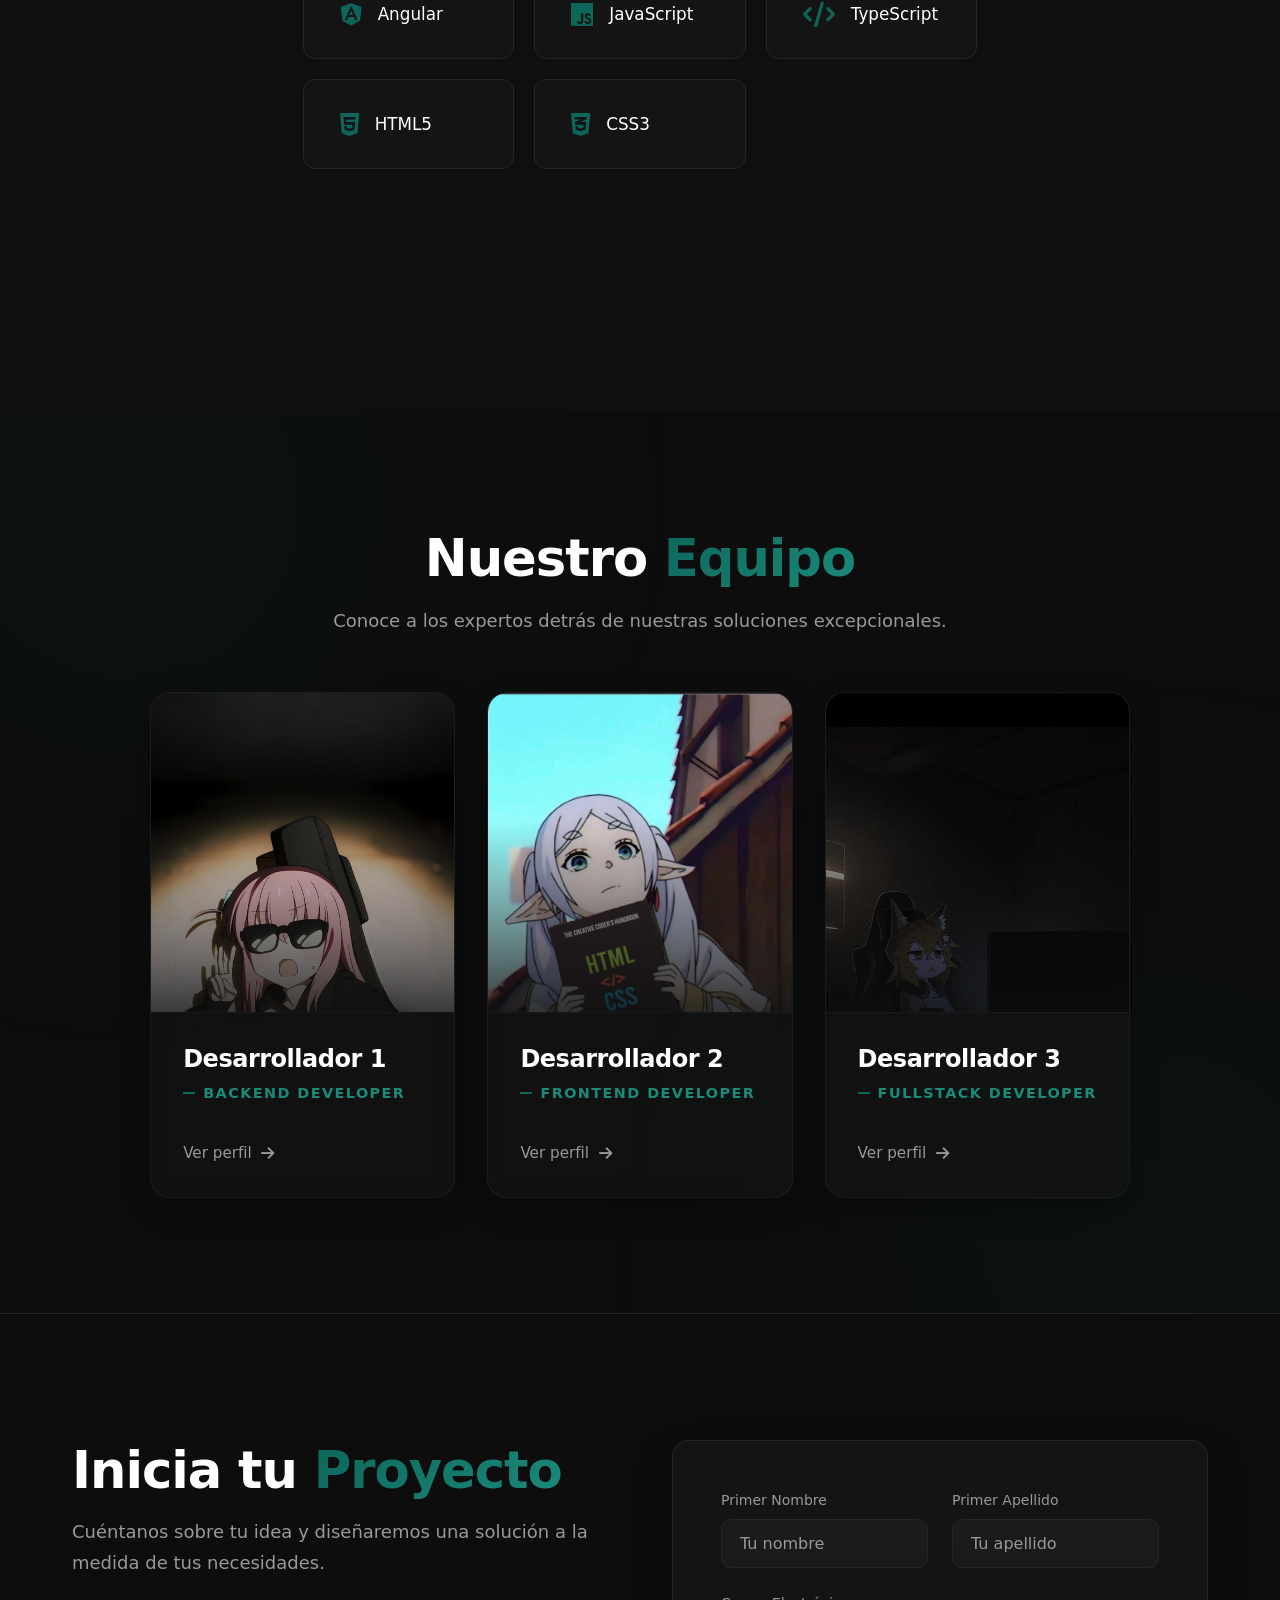
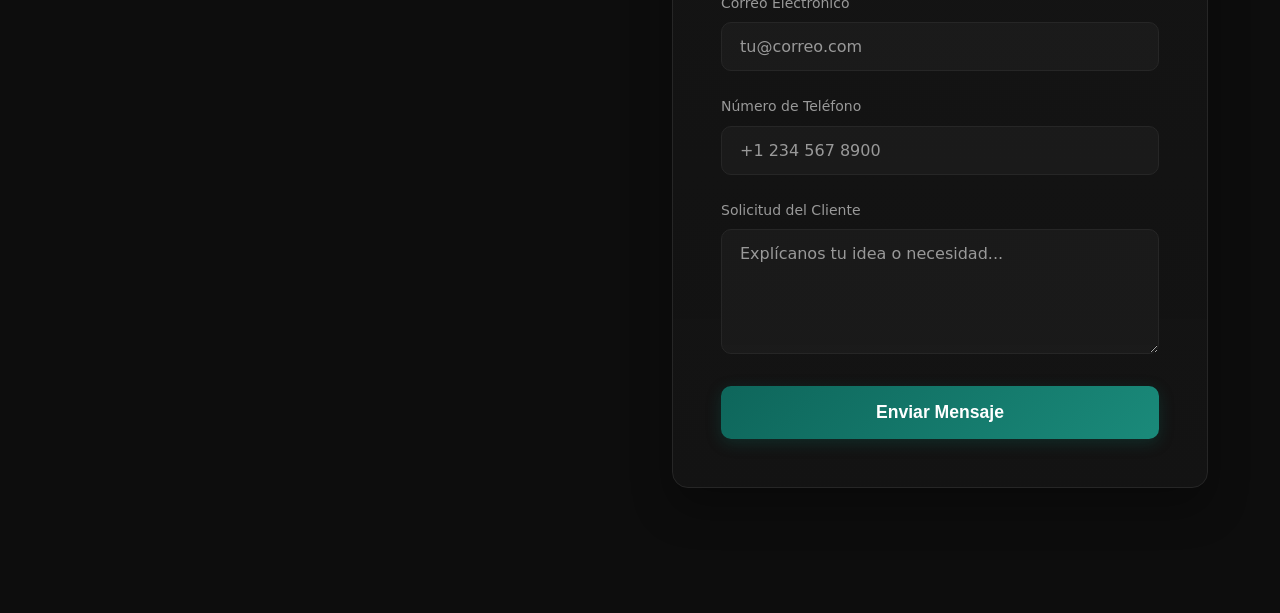
==== commit 8188c024: "Feat: I improve the navbar to make it cleaner on PC view and Phone view" ====
--- a/index.html
+++ b/index.html
@@ -14,15 +14,15 @@
     <!-- Navbar -->
     <header class="navbar" id="navbar">
         <div class="nav-container">
-            <a href="#" class="logo">
+            <a href="#inicio" class="logo">
                 <span class="logo-text">EXURA<span class="logo-accent">.</span></span>
             </a>
             <nav class="nav-links">
+                <a href="#inicio" class="nav-item">Inicio</a>
                 <a href="#servicios" class="nav-item">Qué Hacemos</a>
                 <a href="#portafolio" class="nav-item">Portafolio</a>
                 <a href="#tecnologias" class="nav-item">Tecnologías</a>
                 <a href="#equipo" class="nav-item">Equipo</a>
-                <button class="nav-item btn-login" id="openLoginBtn">Login</button>
                 <a href="#contacto" class="nav-item btn-primary">Contáctenos</a>
             </nav>
             <button class="mobile-menu-btn" id="mobileMenuBtn">☰</button>
@@ -32,11 +32,12 @@
     <!-- Mobile Menu -->
     <div class="mobile-menu" id="mobileMenu">
         <button class="mobile-close-btn" id="closeMobileBtn">✕</button>
+        <a href="#inicio" class="mobile-nav-item">Inicio</a>
         <a href="#servicios" class="mobile-nav-item">Qué Hacemos</a>
         <a href="#portafolio" class="mobile-nav-item">Portafolio</a>
         <a href="#tecnologias" class="mobile-nav-item">Tecnologías</a>
         <a href="#equipo" class="mobile-nav-item">Equipo</a>
-        <button class="mobile-nav-item" id="mobileLoginBtn">Login</button>
+        <button class="mobile-nav-item" id="mobileLoginBtn">Iniciar sesión</button>
         <a href="#contacto" class="mobile-nav-item mobile-btn-primary">Contáctenos</a>
     </div>
 
@@ -47,7 +48,7 @@
             <p class="hero-subtitle">Construimos plataformas web personalizadas, escalables y diseñadas a medida para revolucionar la gestión de tu negocio.</p>
             <div class="hero-actions">
                 <a href="#servicios" class="btn btn-outline">Descubre Más</a>
-                <a href="#contacto" class="btn btn-primary">Empieza Ahora</a>
+                <button class="btn btn-primary" id="heroLoginBtn">Iniciar sesión</button>
             </div>
         </div>
     </section>
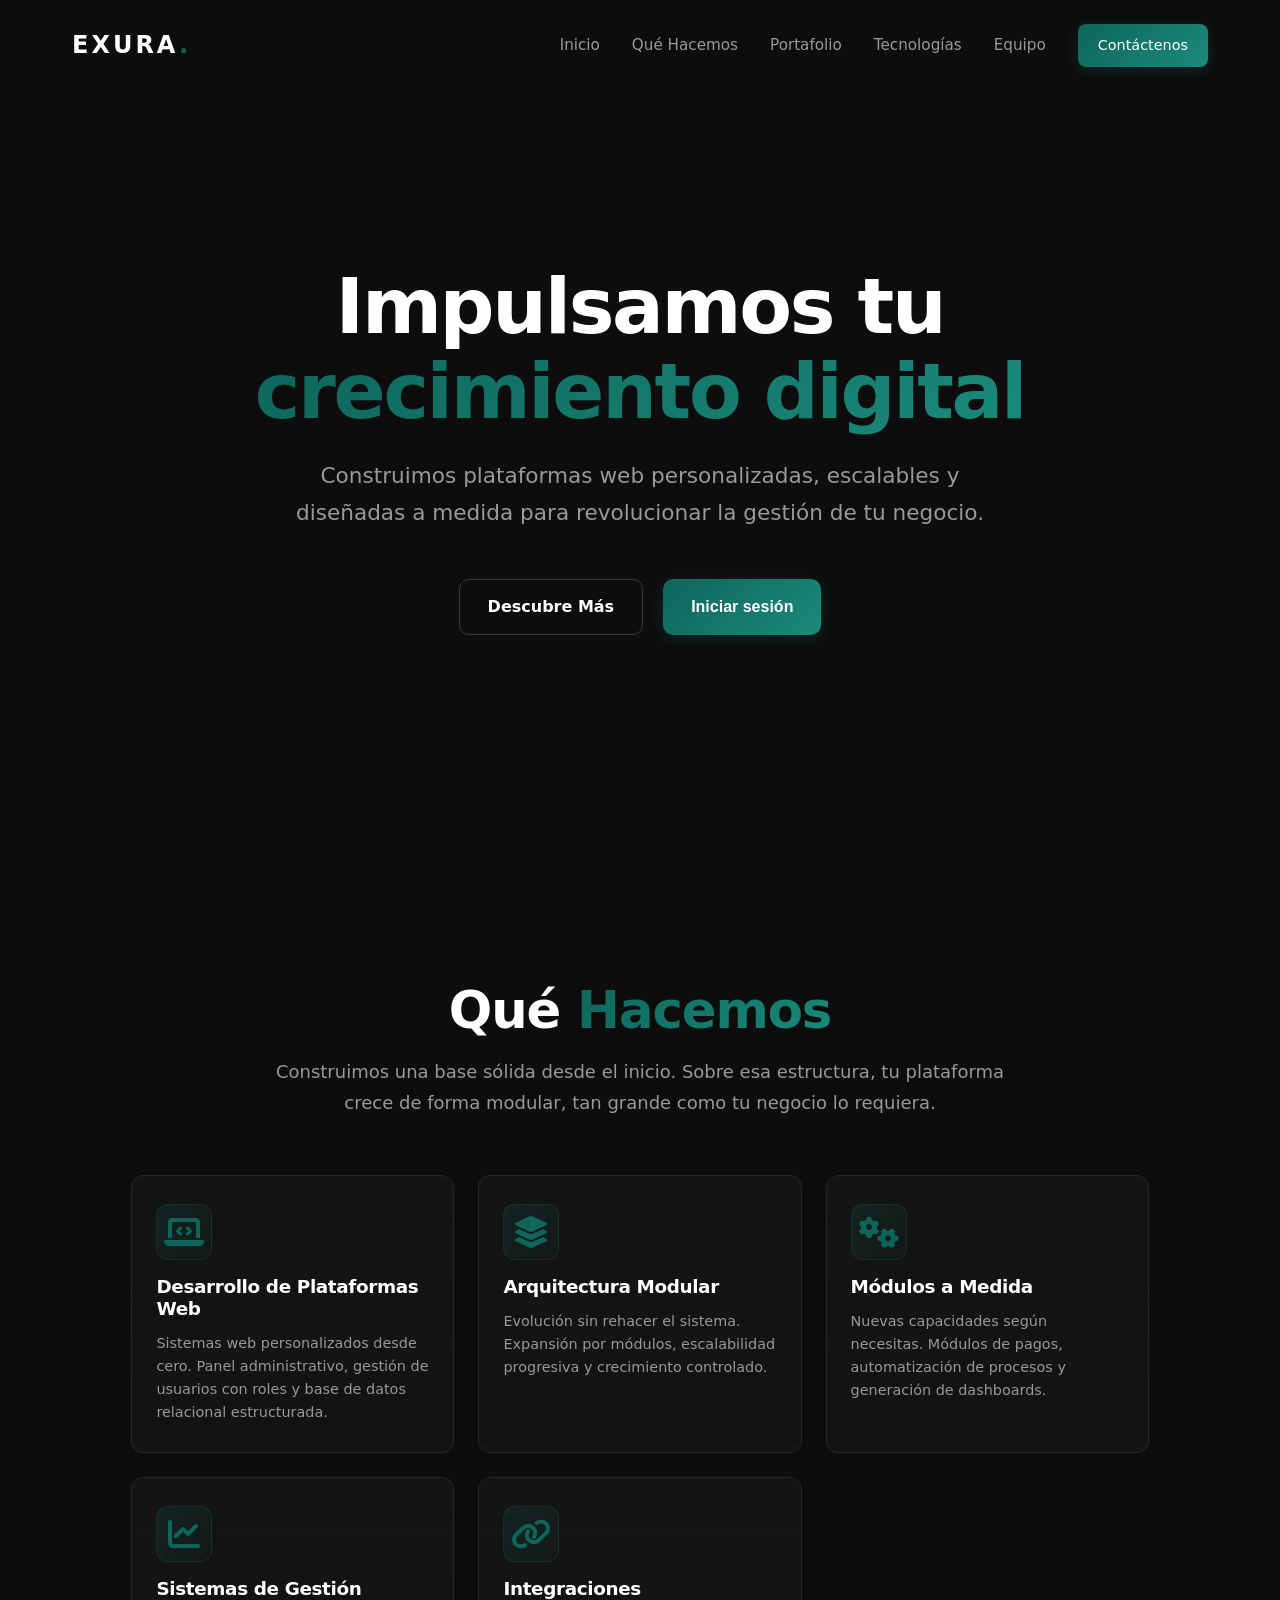
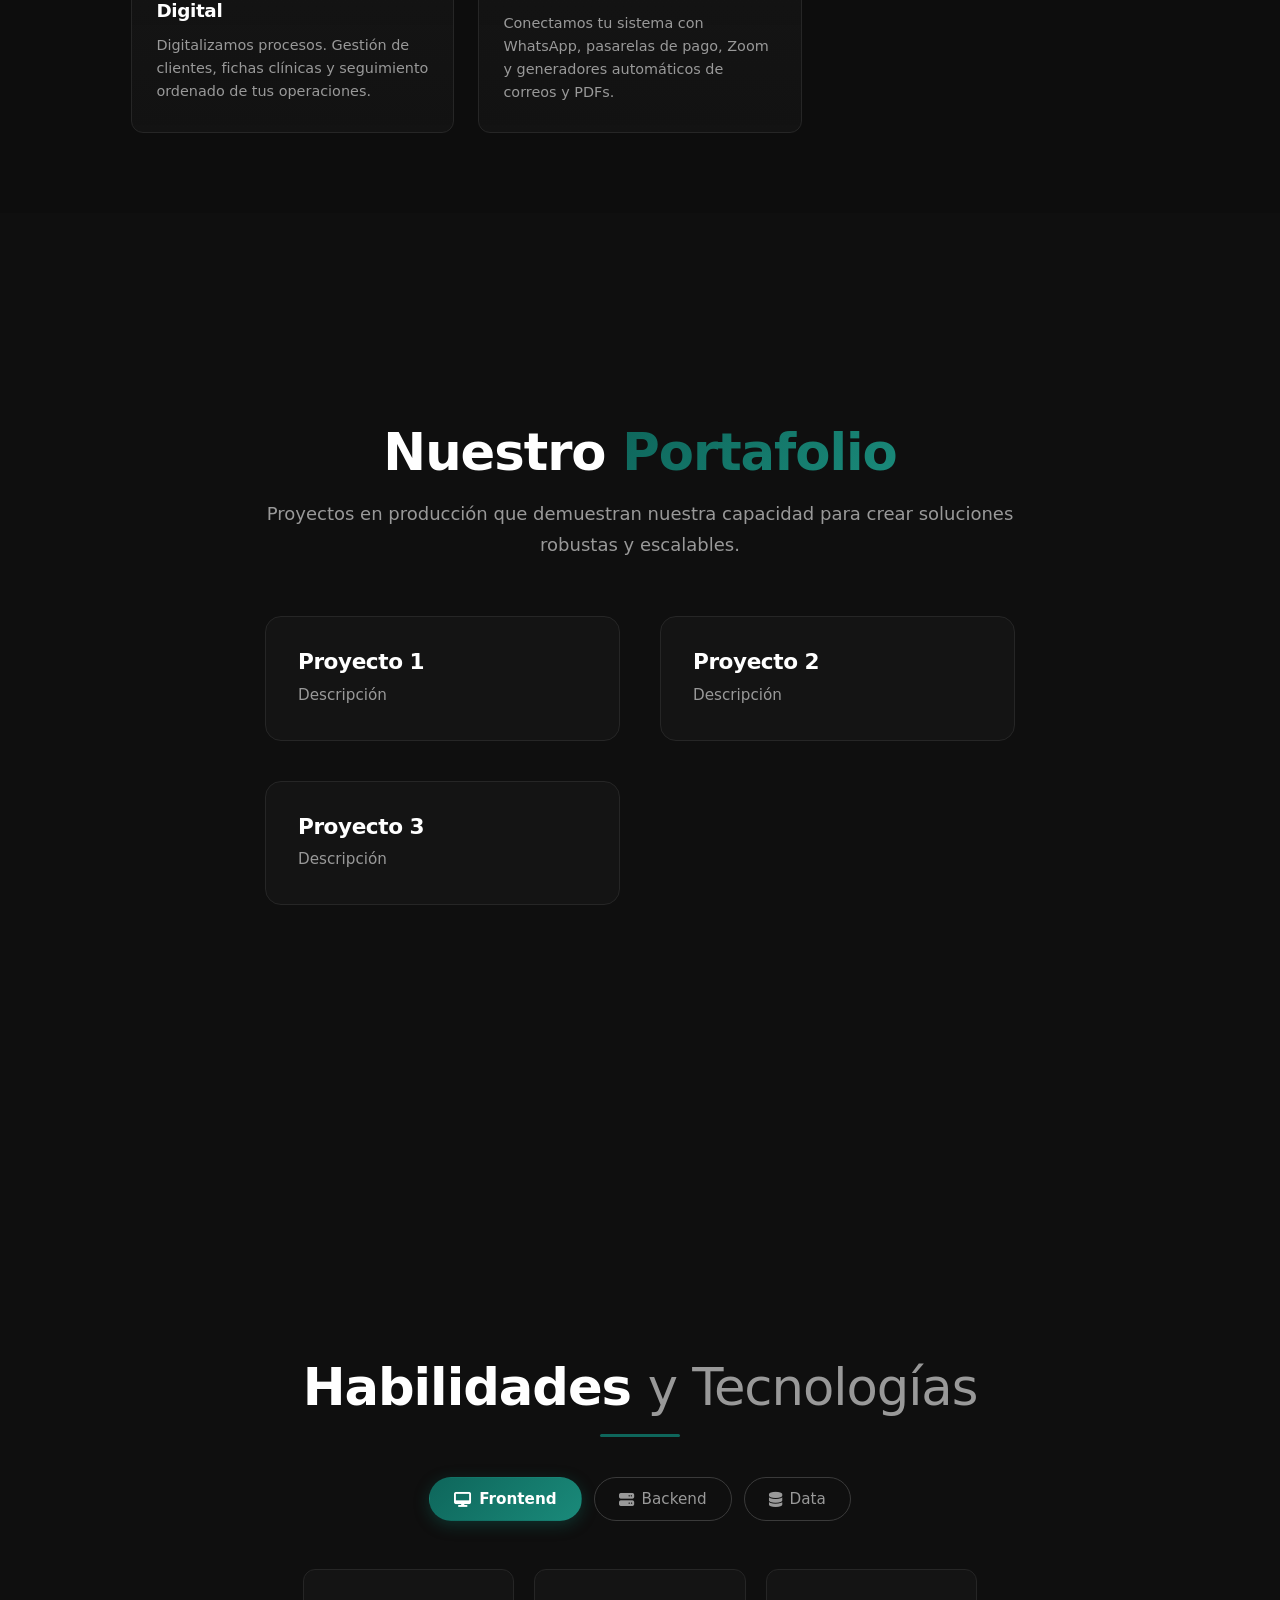
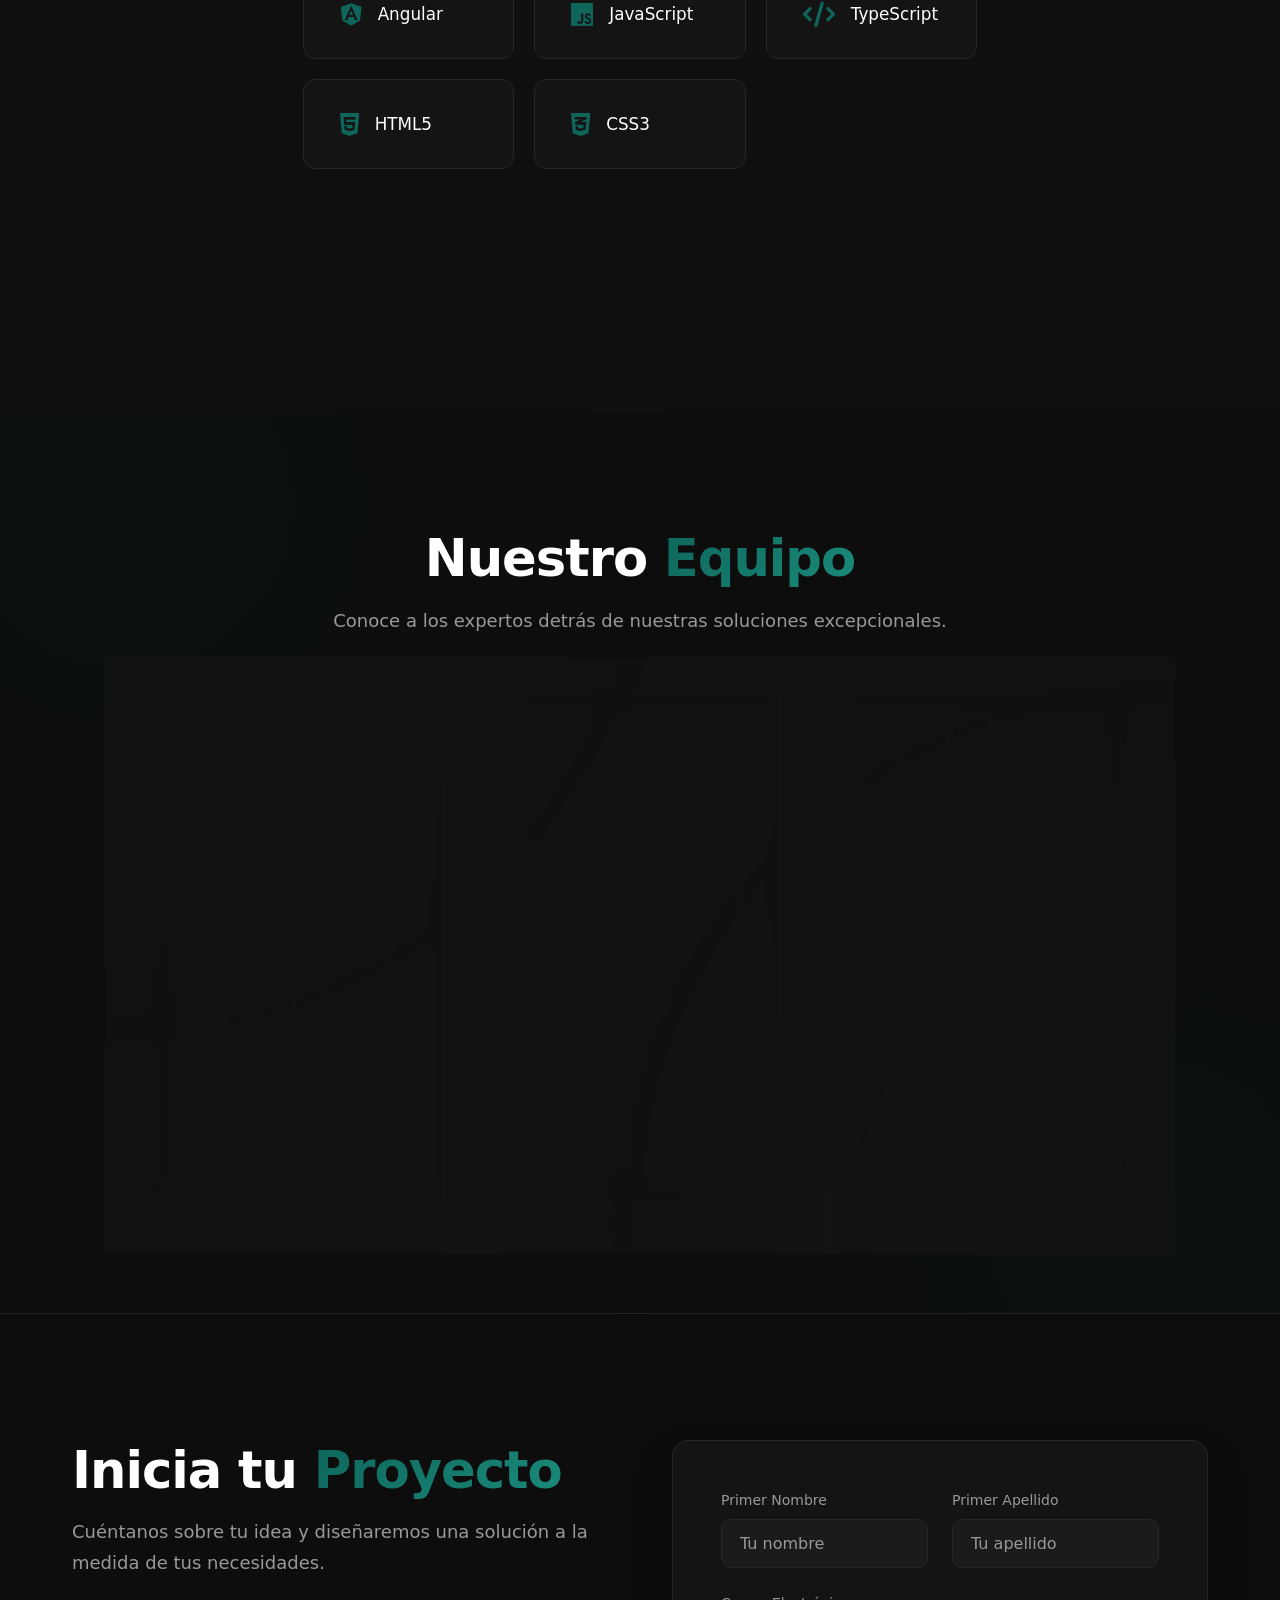
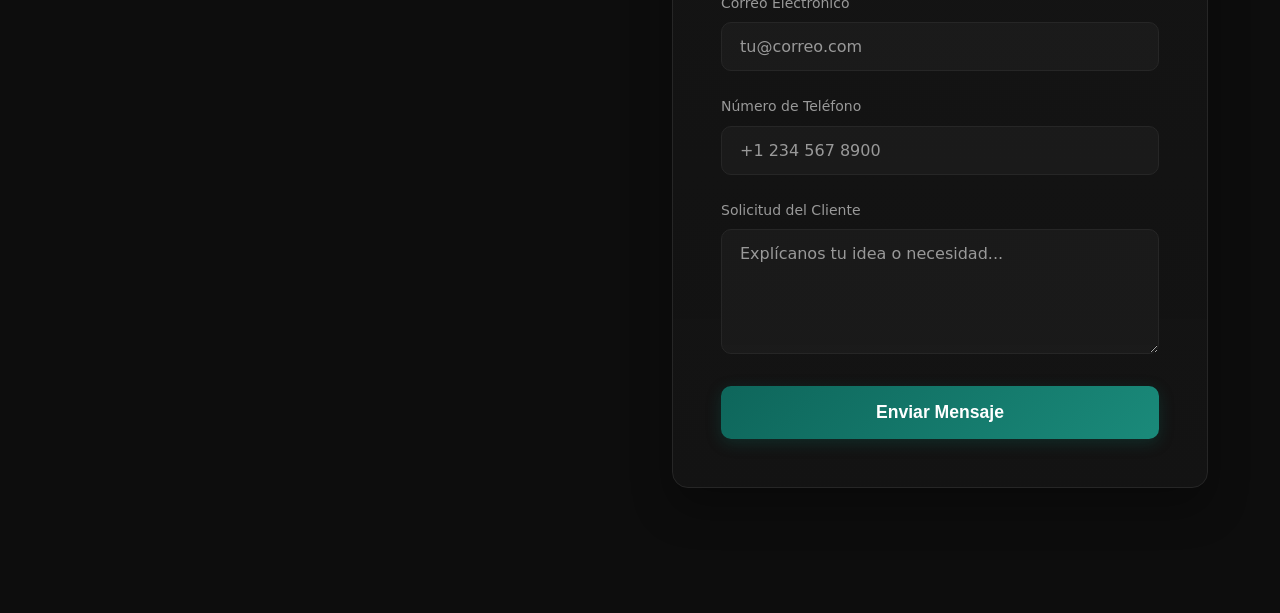
==== commit c25737b3: "Fix: rm the login button from navbar on phone view" ====
--- a/index.html
+++ b/index.html
@@ -37,7 +37,6 @@
         <a href="#portafolio" class="mobile-nav-item">Portafolio</a>
         <a href="#tecnologias" class="mobile-nav-item">Tecnologías</a>
         <a href="#equipo" class="mobile-nav-item">Equipo</a>
-        <button class="mobile-nav-item" id="mobileLoginBtn">Iniciar sesión</button>
         <a href="#contacto" class="mobile-nav-item mobile-btn-primary">Contáctenos</a>
     </div>
 
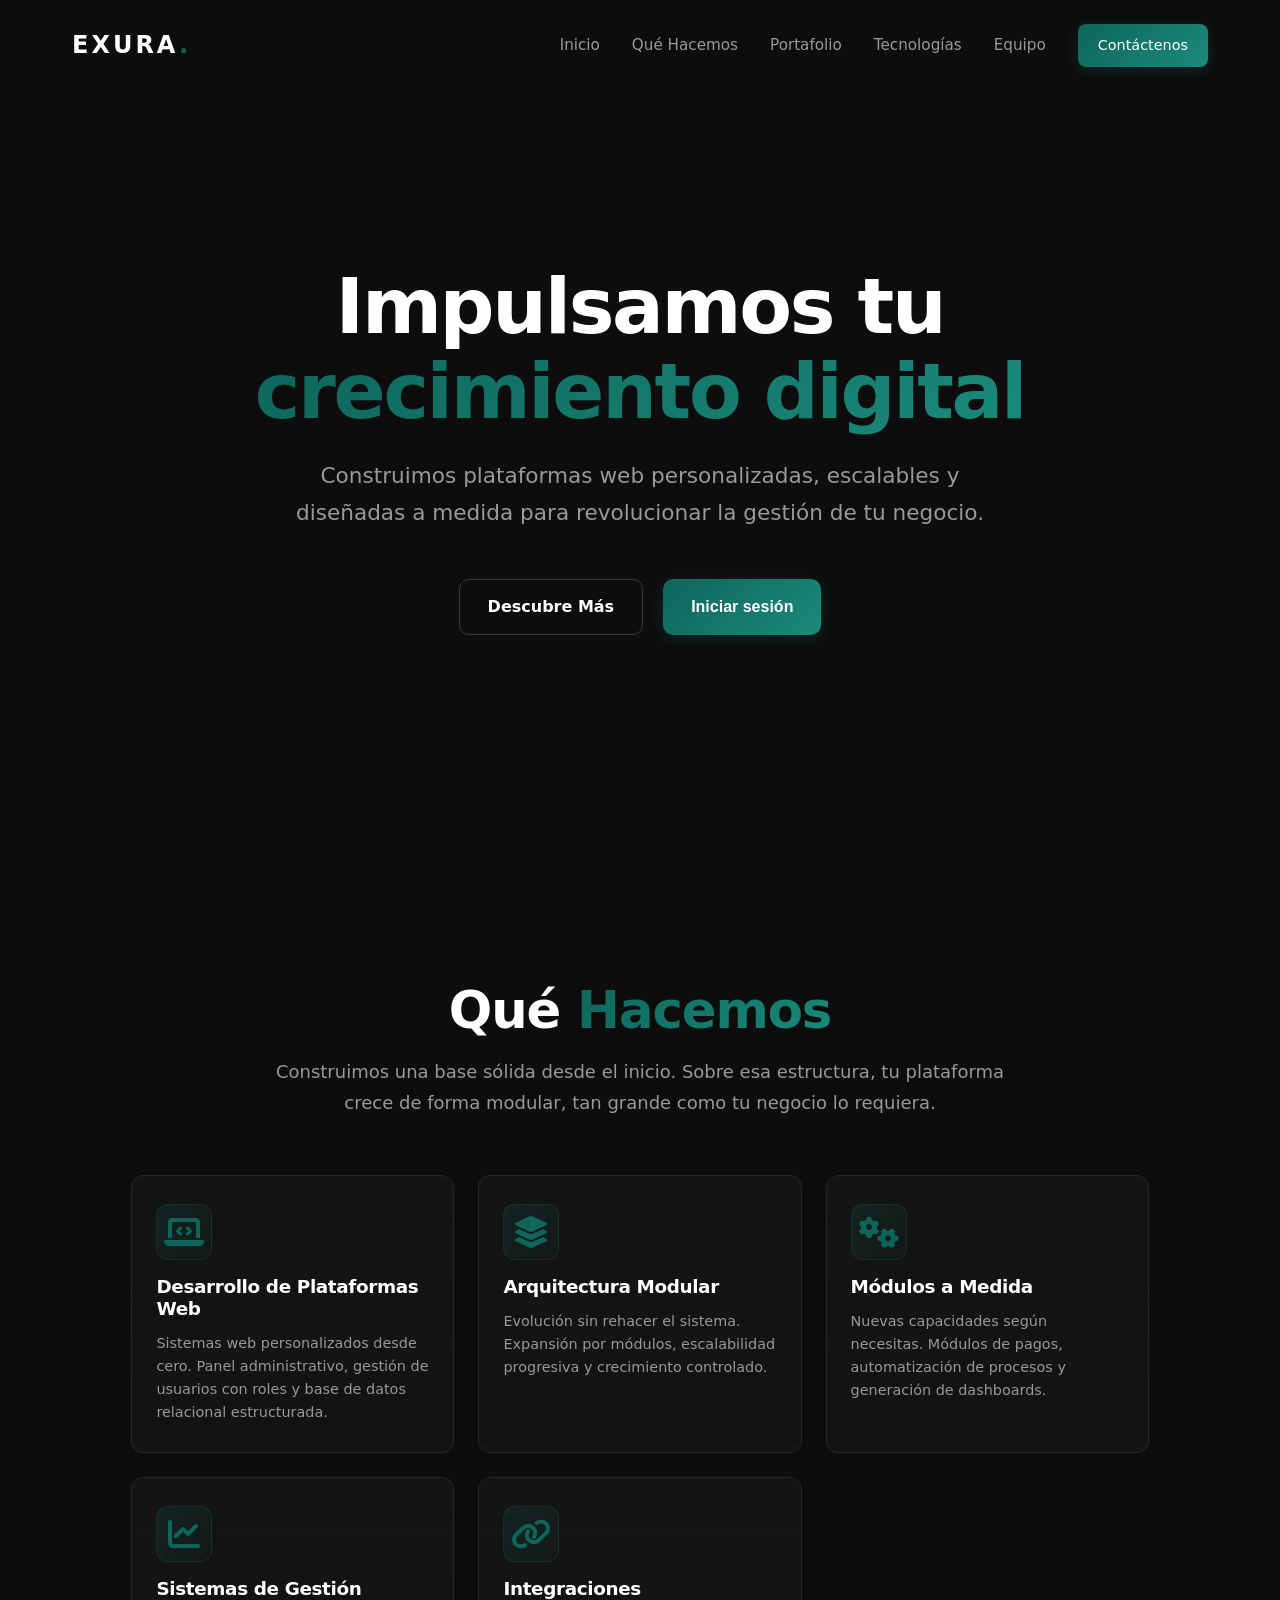
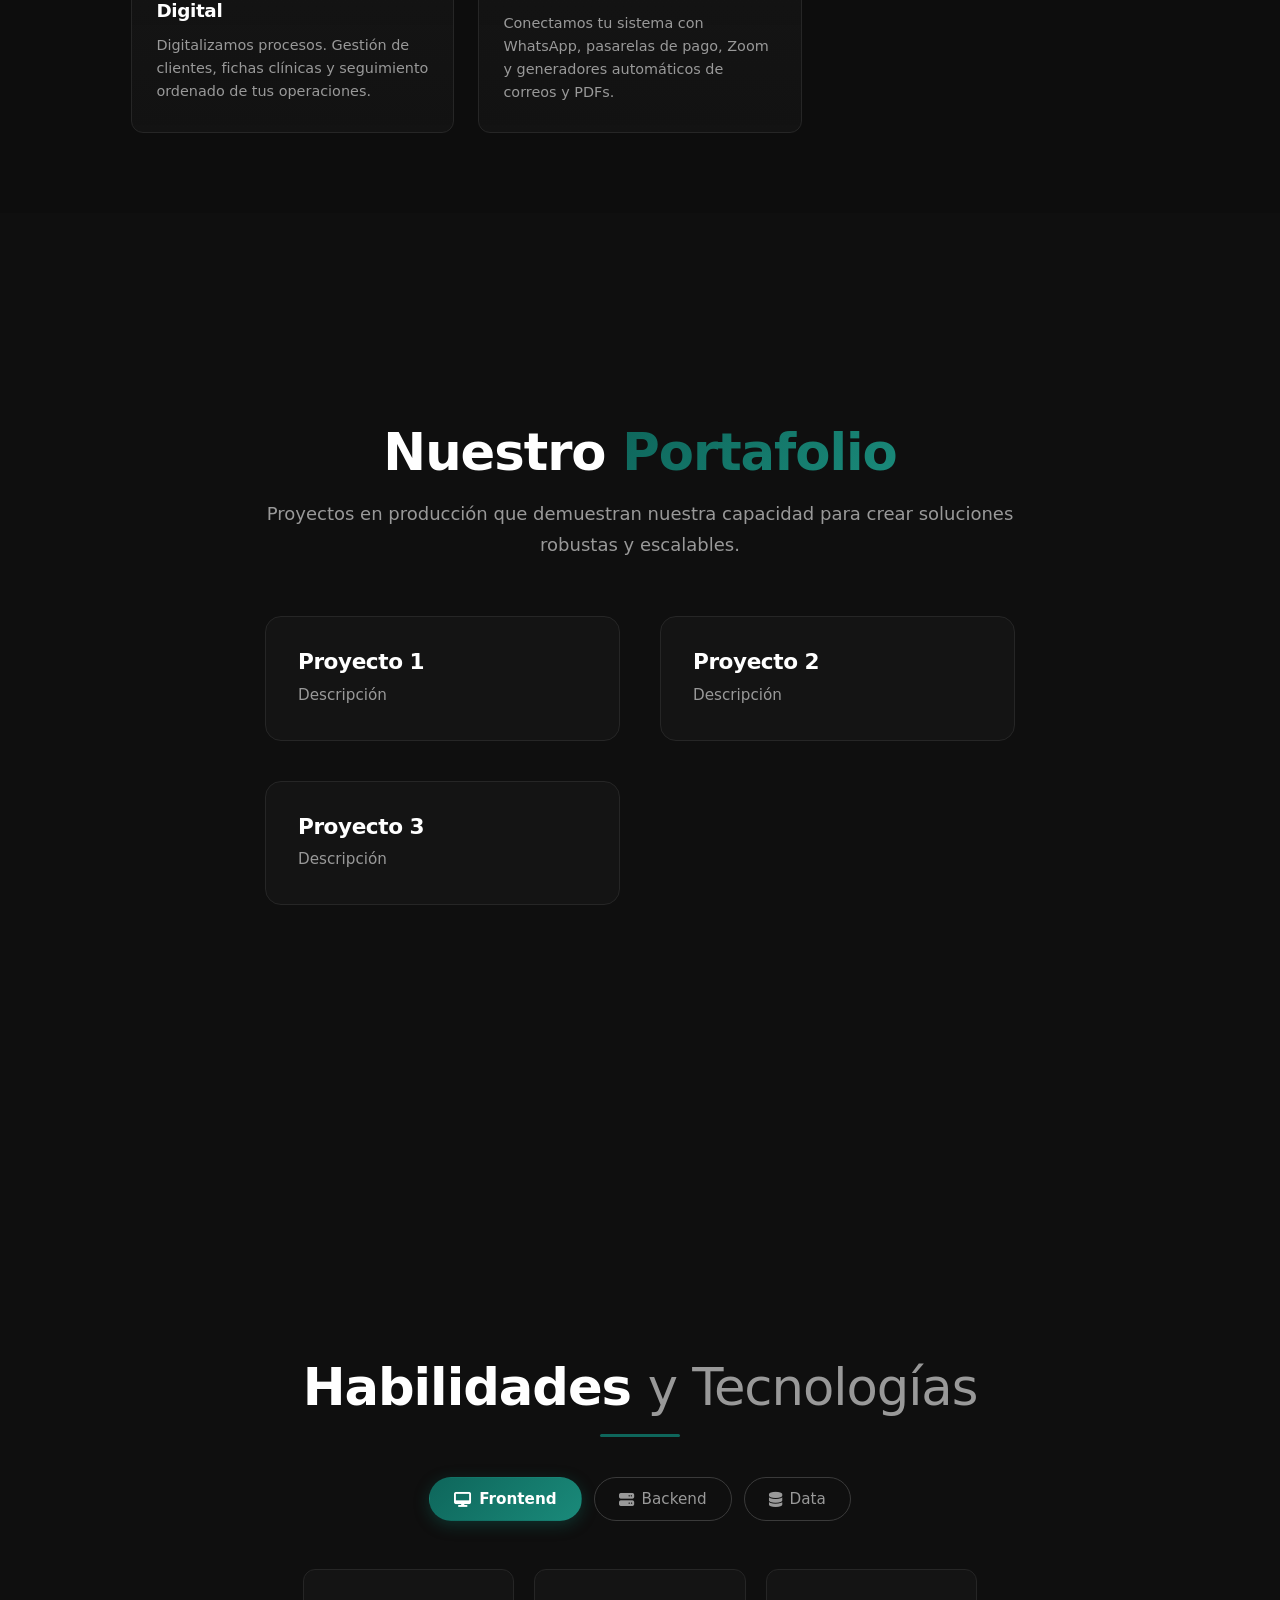
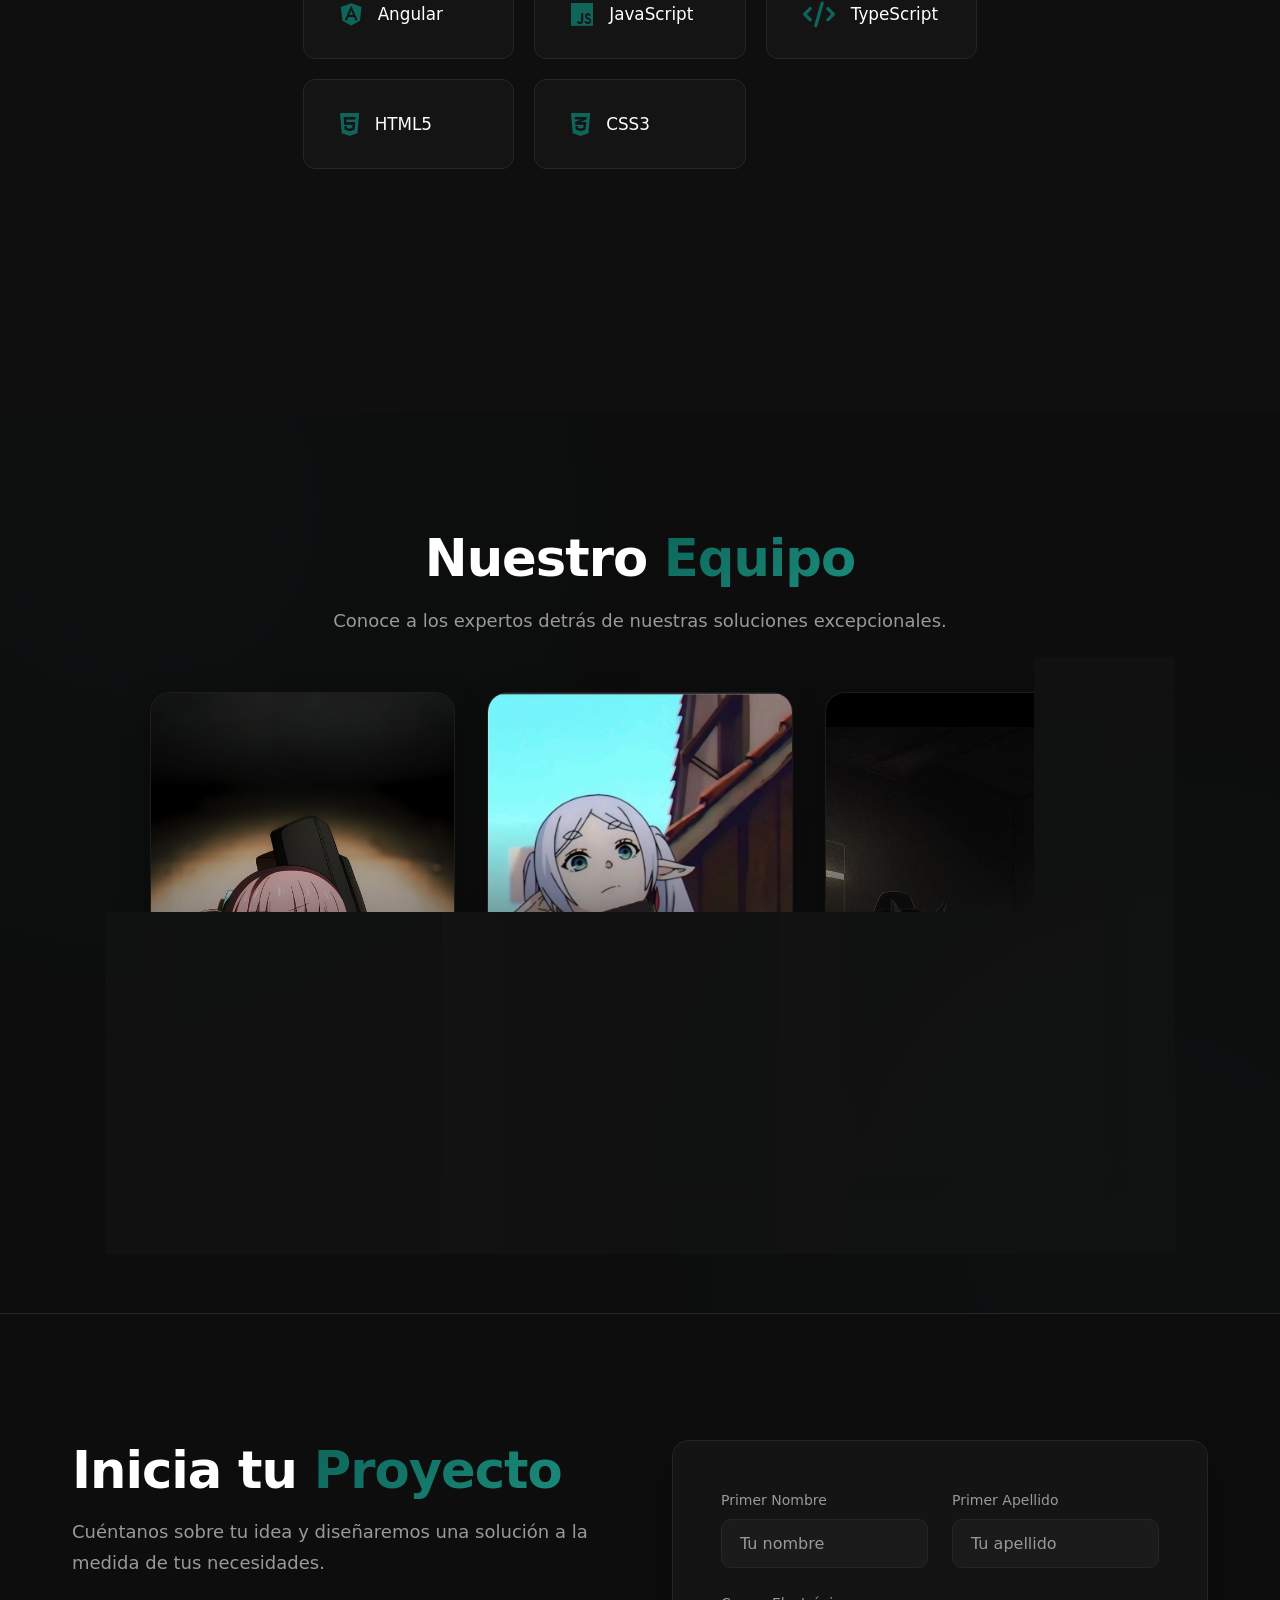
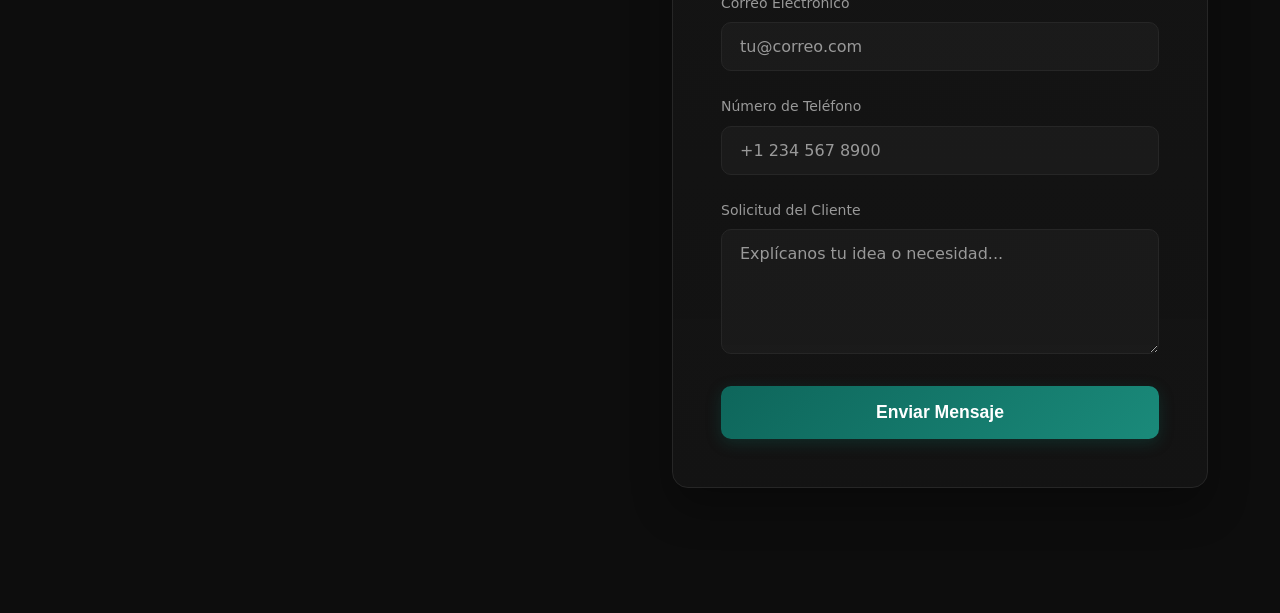
==== commit c96fb49f: "Fix: Fixed route on the team-styles.css" ====
--- a/index.html
+++ b/index.html
@@ -8,7 +8,7 @@
     <!-- FontAwesome -->
     <link rel="stylesheet" href="https://cdnjs.cloudflare.com/ajax/libs/font-awesome/6.4.0/css/all.min.css">
     <link rel="stylesheet" href="css/styles.css">
-    <link rel="stylesheet" href="team-styles.css">
+    <link rel="stylesheet" href="css/team-styles.css">
 </head>
 <body>
     <!-- Navbar -->
--- a/css/team-styles.css
+++ b/css/team-styles.css
@@ -0,0 +1,312 @@
+/* =====================================================
+   TEAM MEMBER PAGE STYLES
+   Estilos específicos para la página de perfil de equipo
+   ===================================================== */
+
+/* Page Header */
+.page-header {
+    padding-top: 140px;
+    padding-bottom: 3rem;
+    background: linear-gradient(180deg, rgba(14, 102, 91, 0.08) 0%, transparent 100%);
+}
+
+/* Profile Container */
+.profile-container {
+    display: grid;
+    grid-template-columns: 380px 1fr;
+    gap: 4rem;
+    align-items: start;
+}
+
+/* Profile Sidebar */
+.profile-sidebar {
+    background: rgba(20, 20, 20, 0.6);
+    backdrop-filter: blur(10px);
+    -webkit-backdrop-filter: blur(10px);
+    border: 1px solid rgba(255, 255, 255, 0.05);
+    border-radius: 20px;
+    padding: 3rem 2rem;
+    text-align: center;
+    position: sticky;
+    top: 140px;
+    box-shadow: 0 20px 50px rgba(0, 0, 0, 0.4);
+    animation: slideInLeft 0.8s cubic-bezier(0.2, 1, 0.3, 1) forwards;
+}
+
+@keyframes slideInLeft {
+    from {
+        opacity: 0;
+        transform: translateX(-40px);
+    }
+    to {
+        opacity: 1;
+        transform: translateX(0);
+    }
+}
+
+.profile-sidebar h1 {
+    font-size: 1.75rem;
+    margin-bottom: 0.5rem;
+    color: var(--color-text);
+}
+
+.profile-sidebar .role {
+    color: var(--color-primary);
+    font-weight: 600;
+    font-size: 0.9rem;
+    text-transform: uppercase;
+    letter-spacing: 0.08em;
+    margin-bottom: 1.5rem;
+    display: inline-block;
+    padding: 0.5rem 1rem;
+    background: rgba(14, 102, 91, 0.15);
+    border-radius: 20px;
+    border: 1px solid rgba(14, 102, 91, 0.3);
+}
+
+.profile-sidebar .bio {
+    color: var(--color-text-muted);
+    font-size: 0.95rem;
+    line-height: 1.8;
+    text-align: left;
+}
+
+/* Profile Image */
+.profile-image-container {
+    width: 180px;
+    height: 180px;
+    margin: 0 auto 1.5rem;
+    border-radius: 50%;
+    overflow: hidden;
+    border: 3px solid var(--color-primary);
+    box-shadow: 0 10px 30px rgba(14, 102, 91, 0.3);
+}
+
+.profile-image {
+    width: 100%;
+    height: 100%;
+    object-fit: cover;
+}
+
+/* Profile Details Area */
+.profile-details-area {
+    display: flex;
+    flex-direction: column;
+    gap: 2rem;
+}
+
+.detail-section {
+    background: rgba(20, 20, 20, 0.4);
+    backdrop-filter: blur(10px);
+    -webkit-backdrop-filter: blur(10px);
+    border: 1px solid rgba(255, 255, 255, 0.03);
+    border-radius: 20px;
+    padding: 2.5rem;
+    opacity: 0;
+    transform: translateY(30px);
+    transition: all var(--transition-slow);
+}
+
+.detail-section.visible {
+    opacity: 1;
+    transform: translateY(0);
+}
+
+.detail-section:nth-child(1) { animation-delay: 0.1s; }
+.detail-section:nth-child(2) { animation-delay: 0.2s; }
+.detail-section:nth-child(3) { animation-delay: 0.3s; }
+
+@keyframes fadeUp {
+    to {
+        opacity: 1;
+        transform: translateY(0);
+    }
+}
+
+.detail-title {
+    font-size: 1.4rem;
+    margin-bottom: 1.75rem;
+    display: flex;
+    align-items: center;
+    gap: 1rem;
+    padding-bottom: 1rem;
+    border-bottom: 1px solid var(--color-border);
+}
+
+.detail-title .icon {
+    width: 45px;
+    height: 45px;
+    display: flex;
+    align-items: center;
+    justify-content: center;
+    background: linear-gradient(135deg, var(--color-primary) 0%, var(--color-primary-light) 100%);
+    border-radius: 12px;
+    color: #ffffff;
+    font-size: 1.2rem;
+    box-shadow: 0 4px 15px rgba(14, 102, 91, 0.4);
+}
+
+/* Styled List */
+ul.styled-list {
+    list-style: none;
+    padding: 0;
+    display: grid;
+    grid-template-columns: repeat(auto-fit, minmax(280px, 1fr));
+    gap: 1rem;
+}
+
+ul.styled-list li {
+    position: relative;
+    padding: 1rem 1.25rem 1rem 3rem;
+    background: rgba(255, 255, 255, 0.02);
+    border-radius: 10px;
+    border: 1px solid transparent;
+    color: var(--color-text-muted);
+    transition: all var(--transition-fast);
+}
+
+ul.styled-list li::before {
+    content: '\f0da';
+    font-family: 'Font Awesome 6 Free';
+    font-weight: 900;
+    position: absolute;
+    left: 1rem;
+    color: var(--color-primary);
+    font-size: 1rem;
+    top: 50%;
+    transform: translateY(-50%);
+    transition: transform var(--transition-fast);
+}
+
+ul.styled-list li:hover {
+    background: rgba(14, 102, 91, 0.1);
+    border-color: rgba(14, 102, 91, 0.3);
+    color: var(--color-text);
+    transform: translateX(5px);
+}
+
+ul.styled-list li:hover::before {
+    transform: translateY(-50%) scale(1.2);
+}
+
+/* Chip Container */
+.chip-container {
+    display: flex;
+    flex-wrap: wrap;
+    gap: 0.875rem;
+}
+
+.chip {
+    background: linear-gradient(180deg, var(--color-surface) 0%, rgba(20, 20, 20, 0.8) 100%);
+    border: 1px solid var(--color-border);
+    padding: 0.75rem 1.25rem;
+    border-radius: 10px;
+    font-size: 0.9rem;
+    color: var(--color-text);
+    font-weight: 500;
+    transition: all var(--transition-fast);
+    display: flex;
+    align-items: center;
+    gap: 0.5rem;
+}
+
+.chip i {
+    color: var(--color-primary);
+    font-size: 0.85rem;
+}
+
+.chip:hover {
+    border-color: var(--color-primary);
+    background: rgba(14, 102, 91, 0.15);
+    transform: translateY(-3px);
+    box-shadow: 0 8px 20px rgba(14, 102, 91, 0.2);
+}
+
+.chip:hover i {
+    color: var(--color-primary-light);
+    animation: bounce 0.4s ease;
+}
+
+@keyframes bounce {
+    0%, 100% { transform: scale(1); }
+    50% { transform: scale(1.3); }
+}
+
+/* Back Button */
+.back-btn {
+    display: inline-flex;
+    align-items: center;
+    gap: 0.625rem;
+    color: var(--color-text-muted);
+    margin-bottom: 2rem;
+    transition: all var(--transition-fast);
+    padding: 0.75rem 1.25rem;
+    background: rgba(255, 255, 255, 0.03);
+    border-radius: 10px;
+    border: 1px solid var(--color-border);
+    font-weight: 500;
+    font-size: 0.9rem;
+}
+
+.back-btn:hover {
+    color: var(--color-primary);
+    border-color: var(--color-primary);
+    background: rgba(14, 102, 91, 0.1);
+    transform: translateX(-5px);
+}
+
+.back-btn i {
+    transition: transform var(--transition-fast);
+}
+
+.back-btn:hover i {
+    transform: translateX(-5px);
+}
+
+/* Error State */
+.error-state {
+    text-align: center;
+    padding: 4rem 2rem;
+    grid-column: 1 / -1;
+}
+
+.error-state h2 {
+    font-size: 1.75rem;
+    margin-bottom: 1rem;
+}
+
+.error-state p {
+    color: var(--color-text-muted);
+    margin-bottom: 2rem;
+}
+
+/* Responsive Design */
+@media (max-width: 900px) {
+    .profile-container {
+        grid-template-columns: 1fr;
+        gap: 2.5rem;
+    }
+
+    .profile-sidebar {
+        position: static;
+        animation: none;
+    }
+
+    .page-header {
+        padding-top: 100px;
+    }
+}
+
+@media (max-width: 480px) {
+    .detail-section {
+        padding: 1.75rem;
+    }
+
+    .detail-title {
+        font-size: 1.2rem;
+    }
+
+    ul.styled-list {
+        grid-template-columns: 1fr;
+    }
+}
